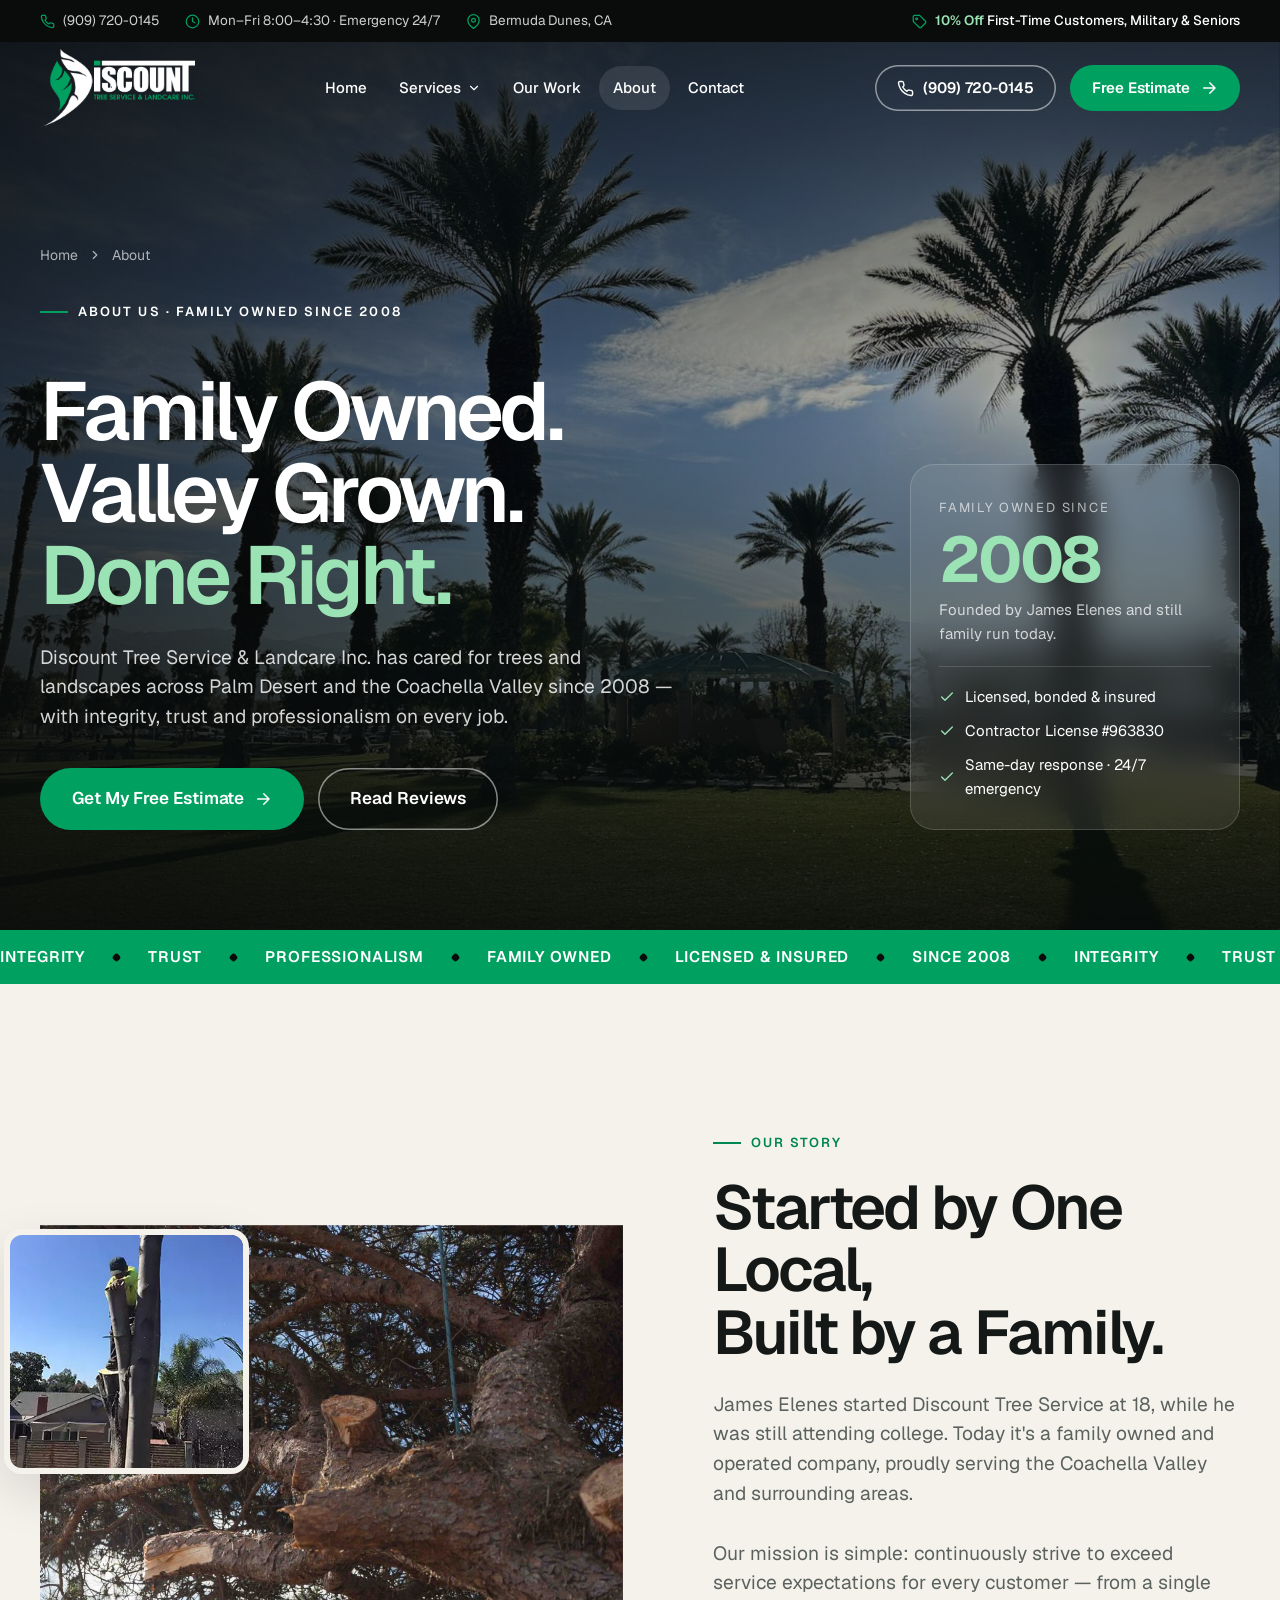
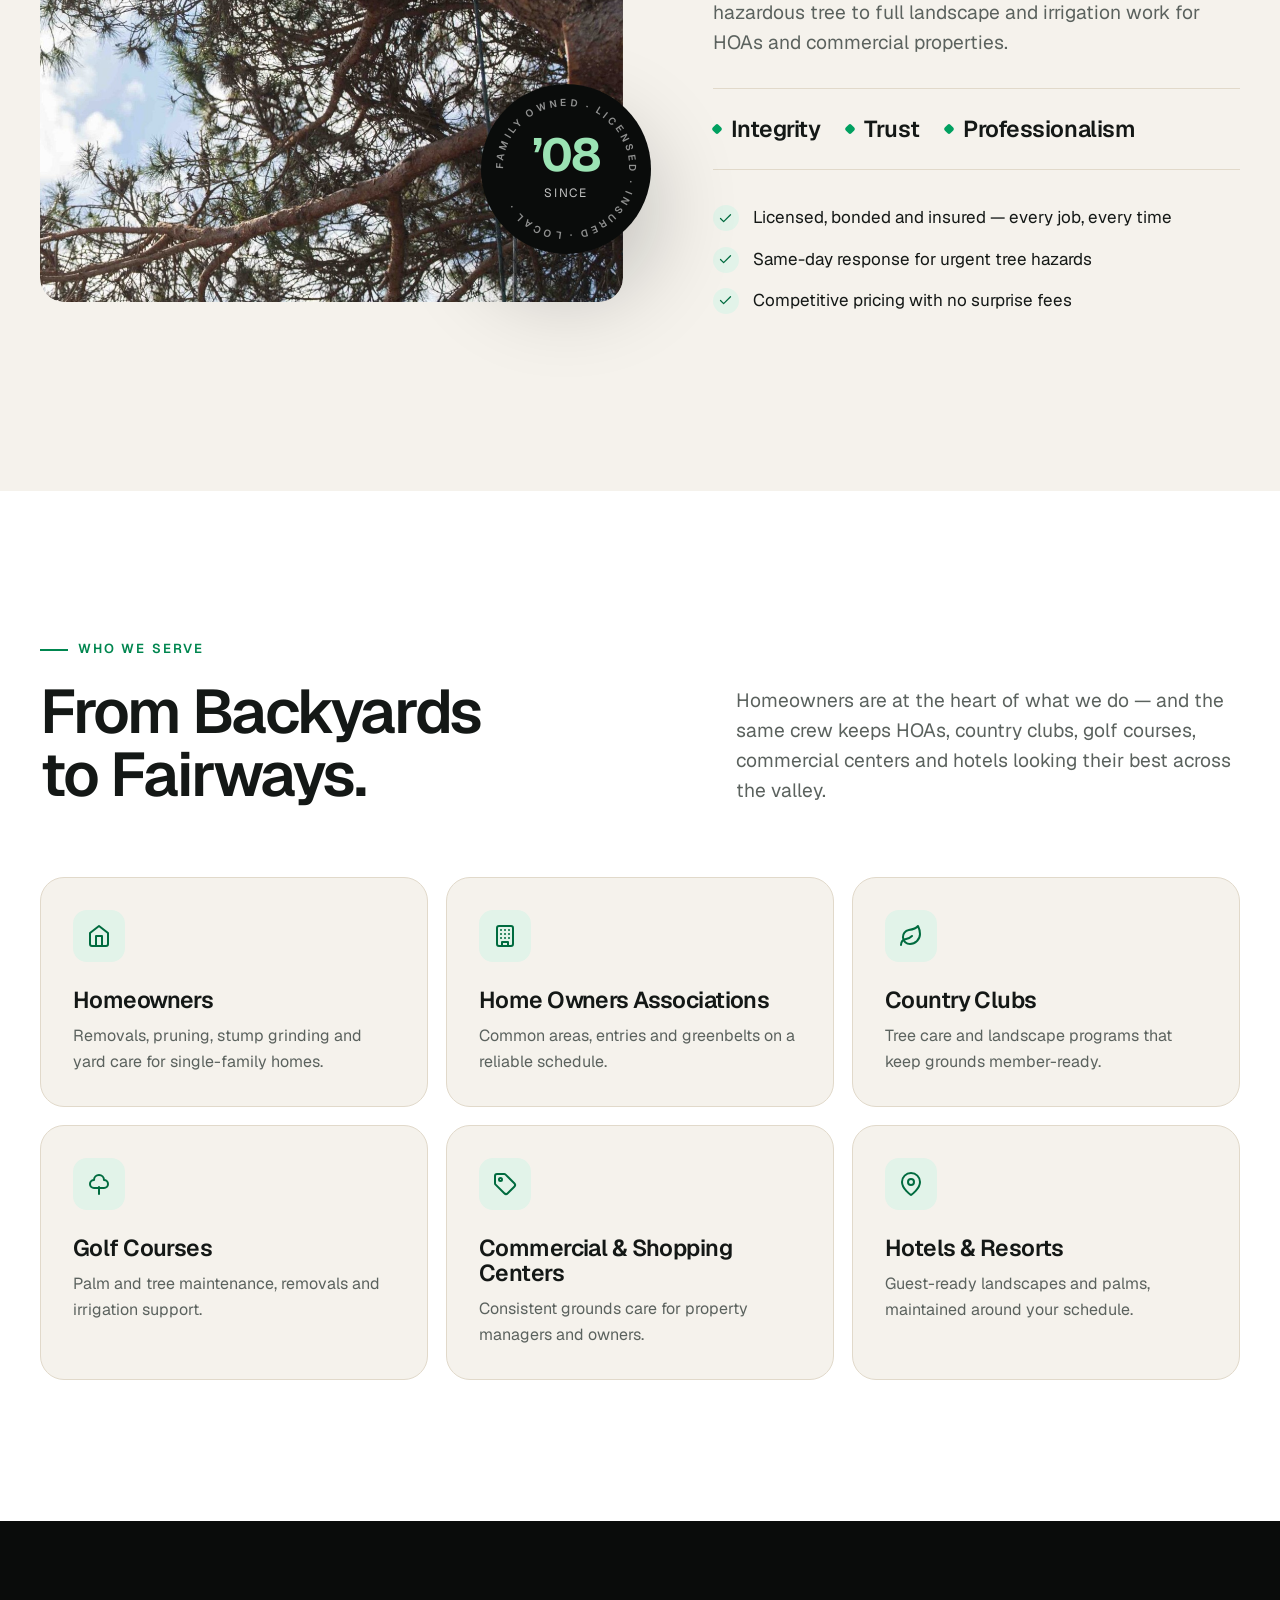
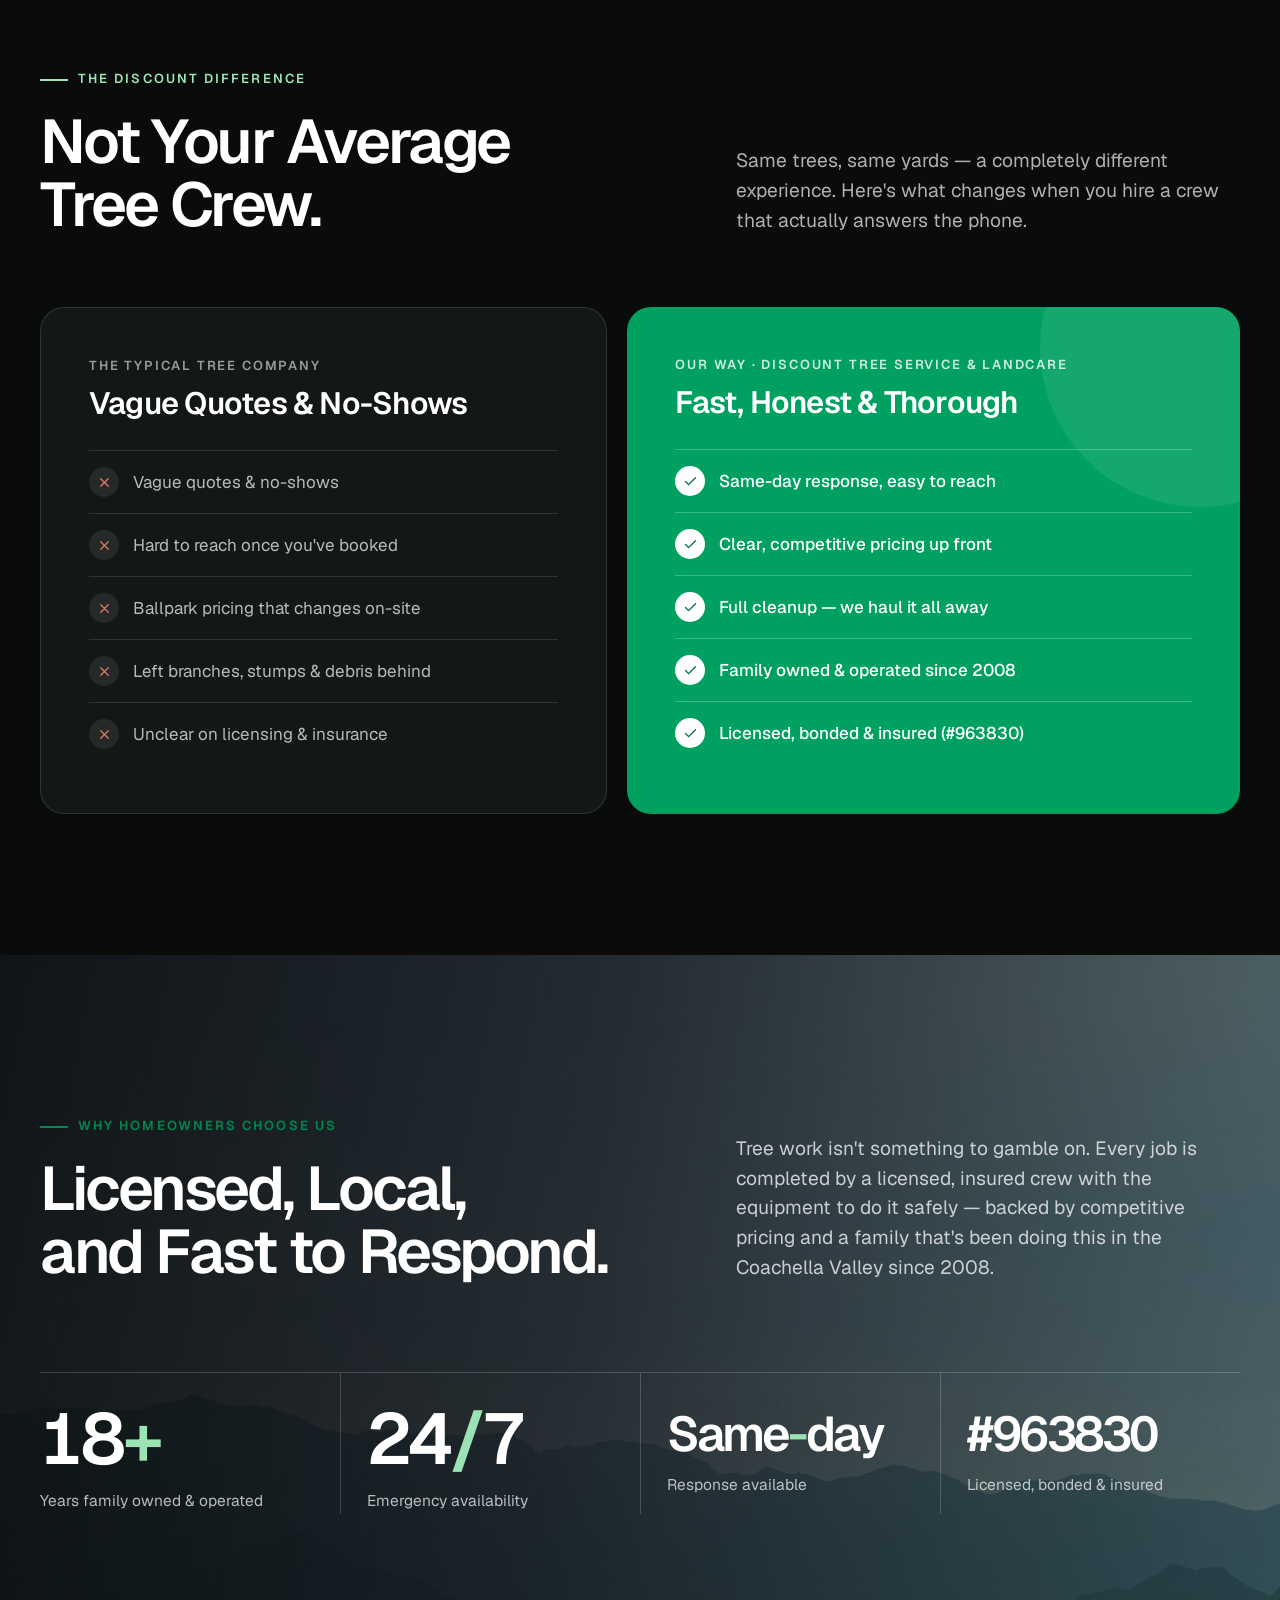
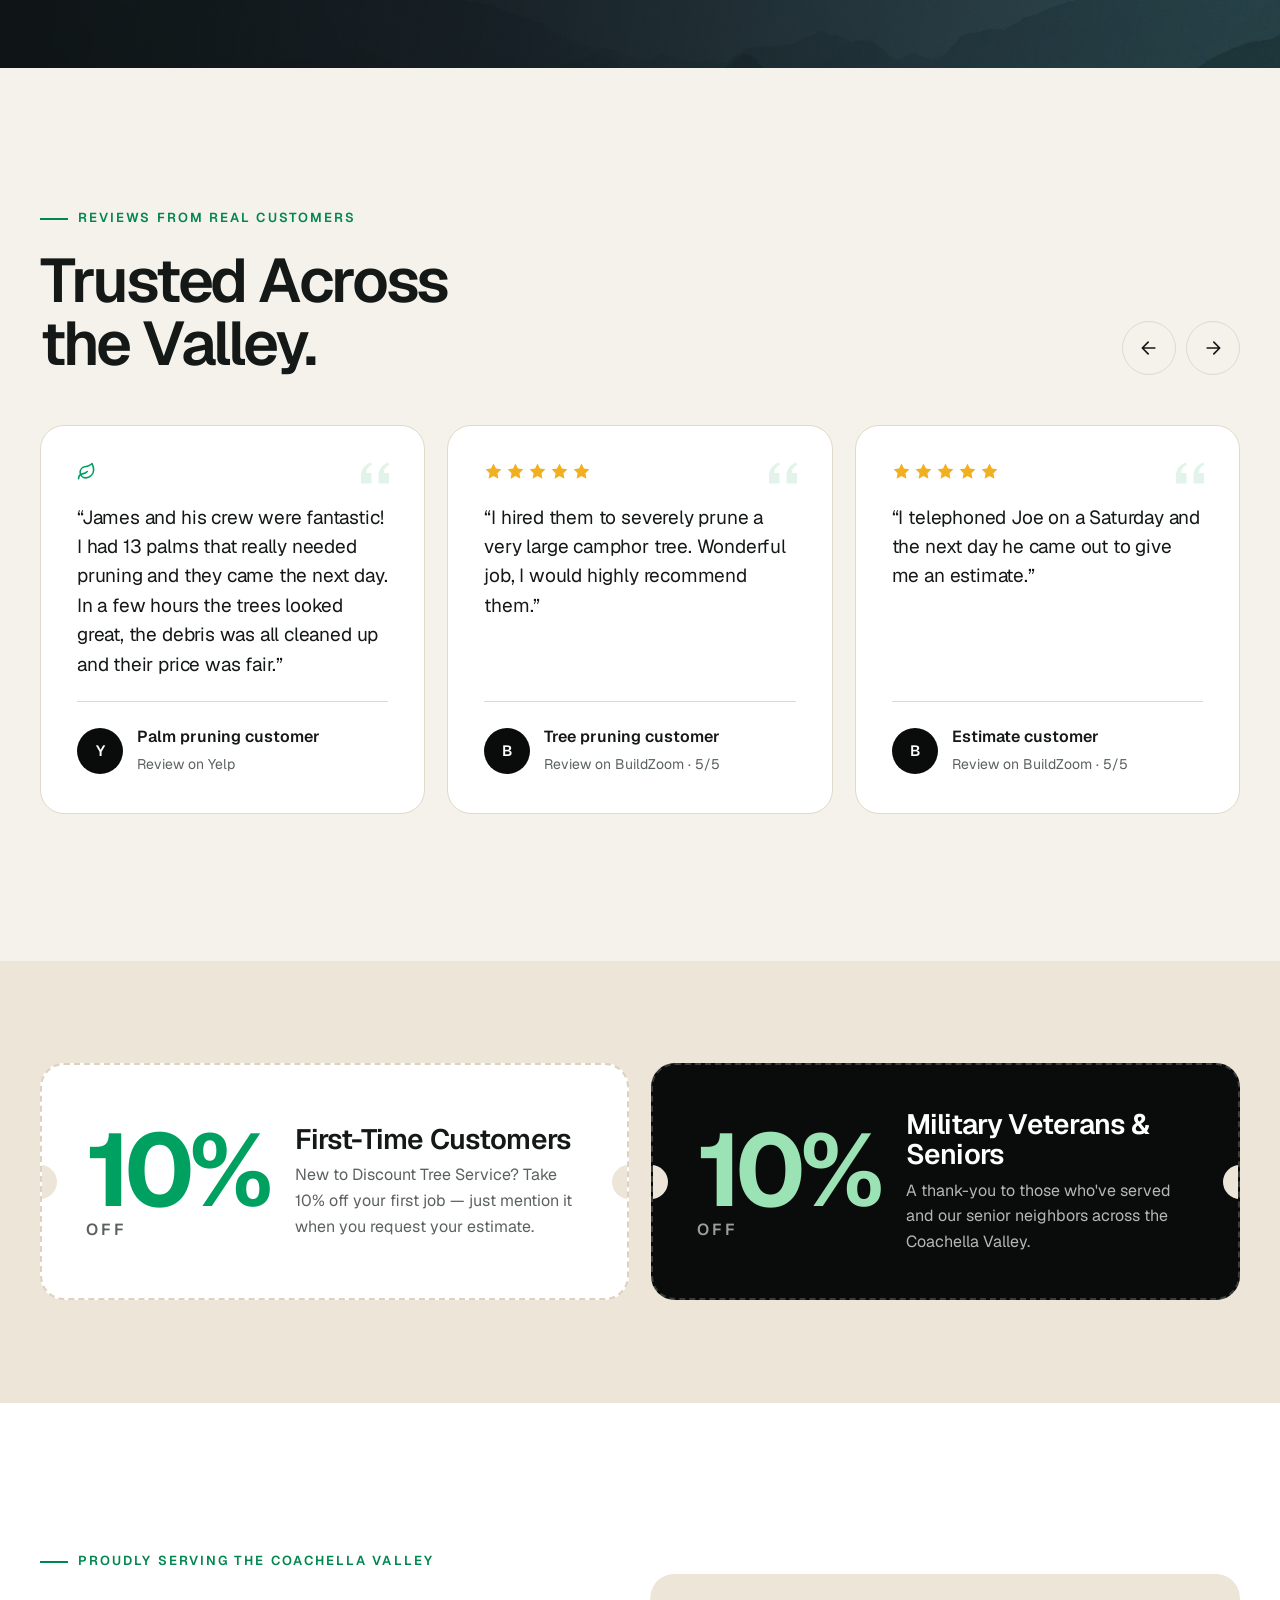
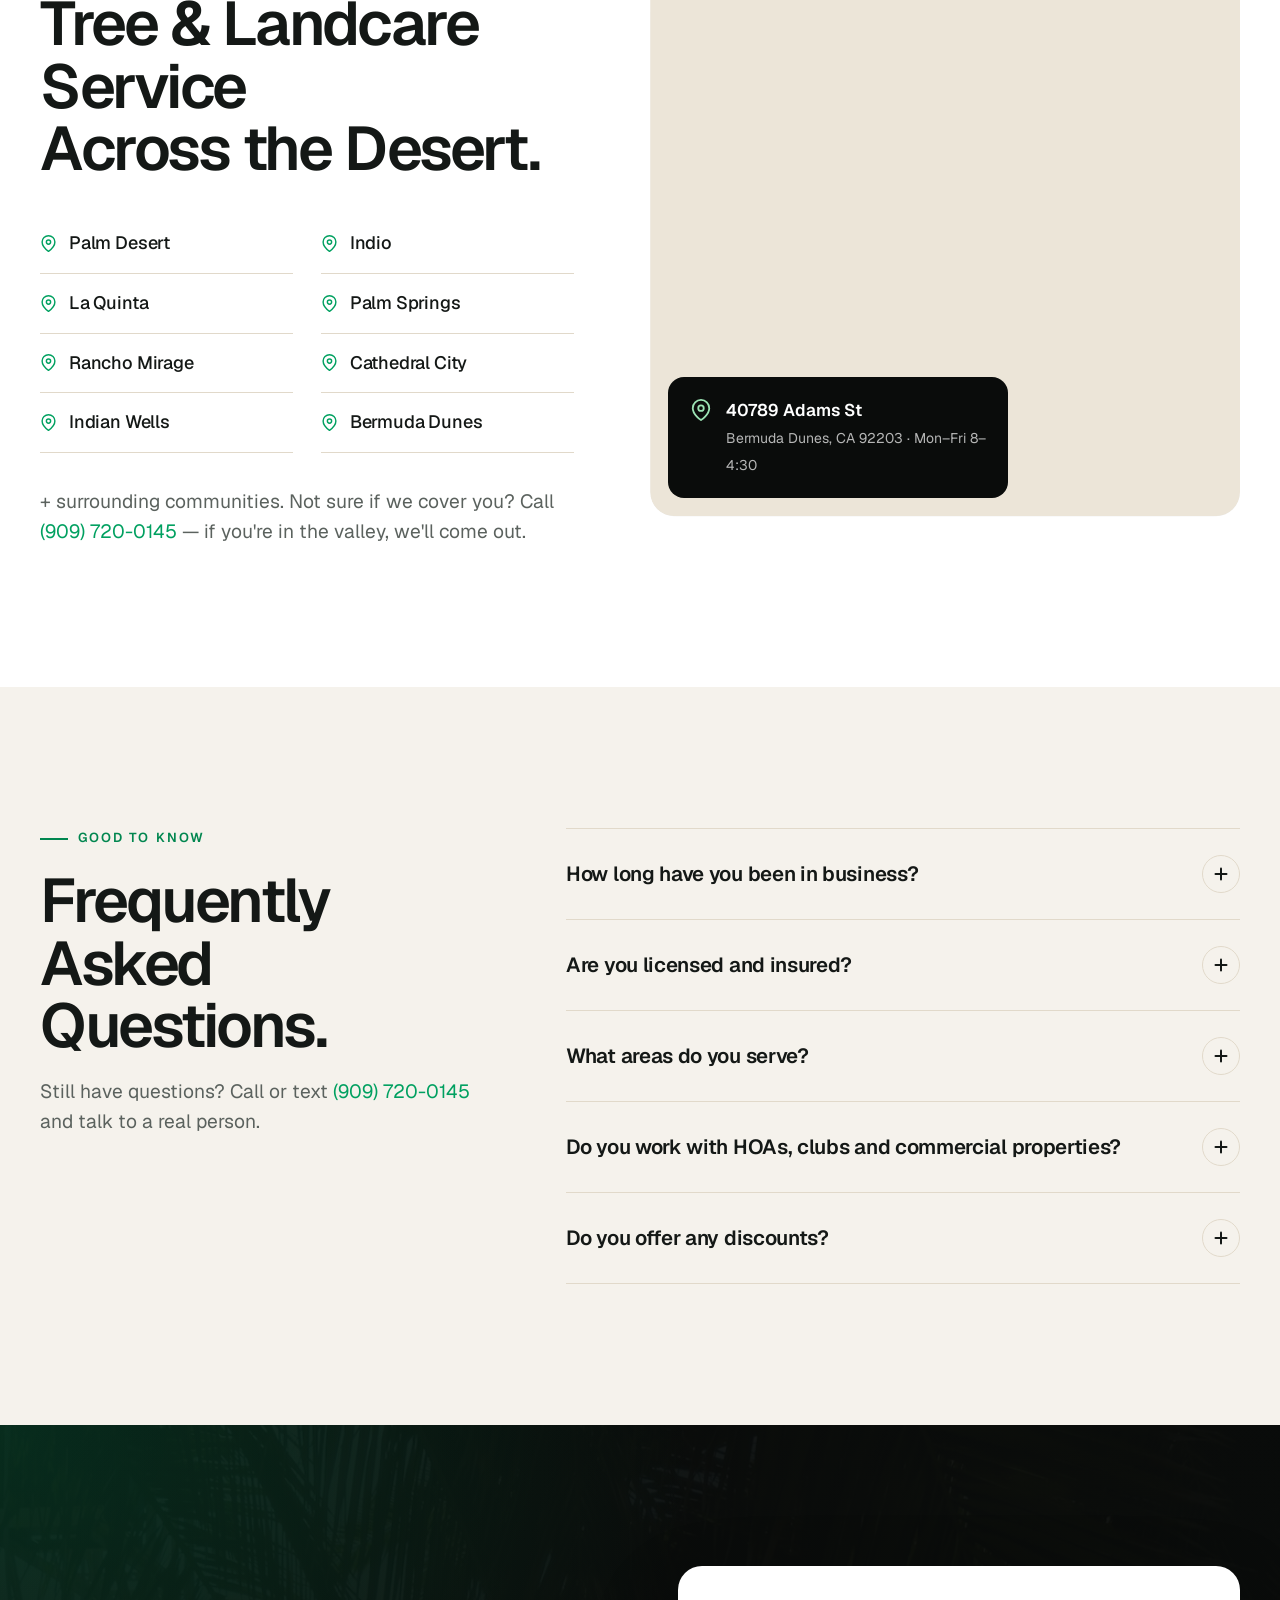
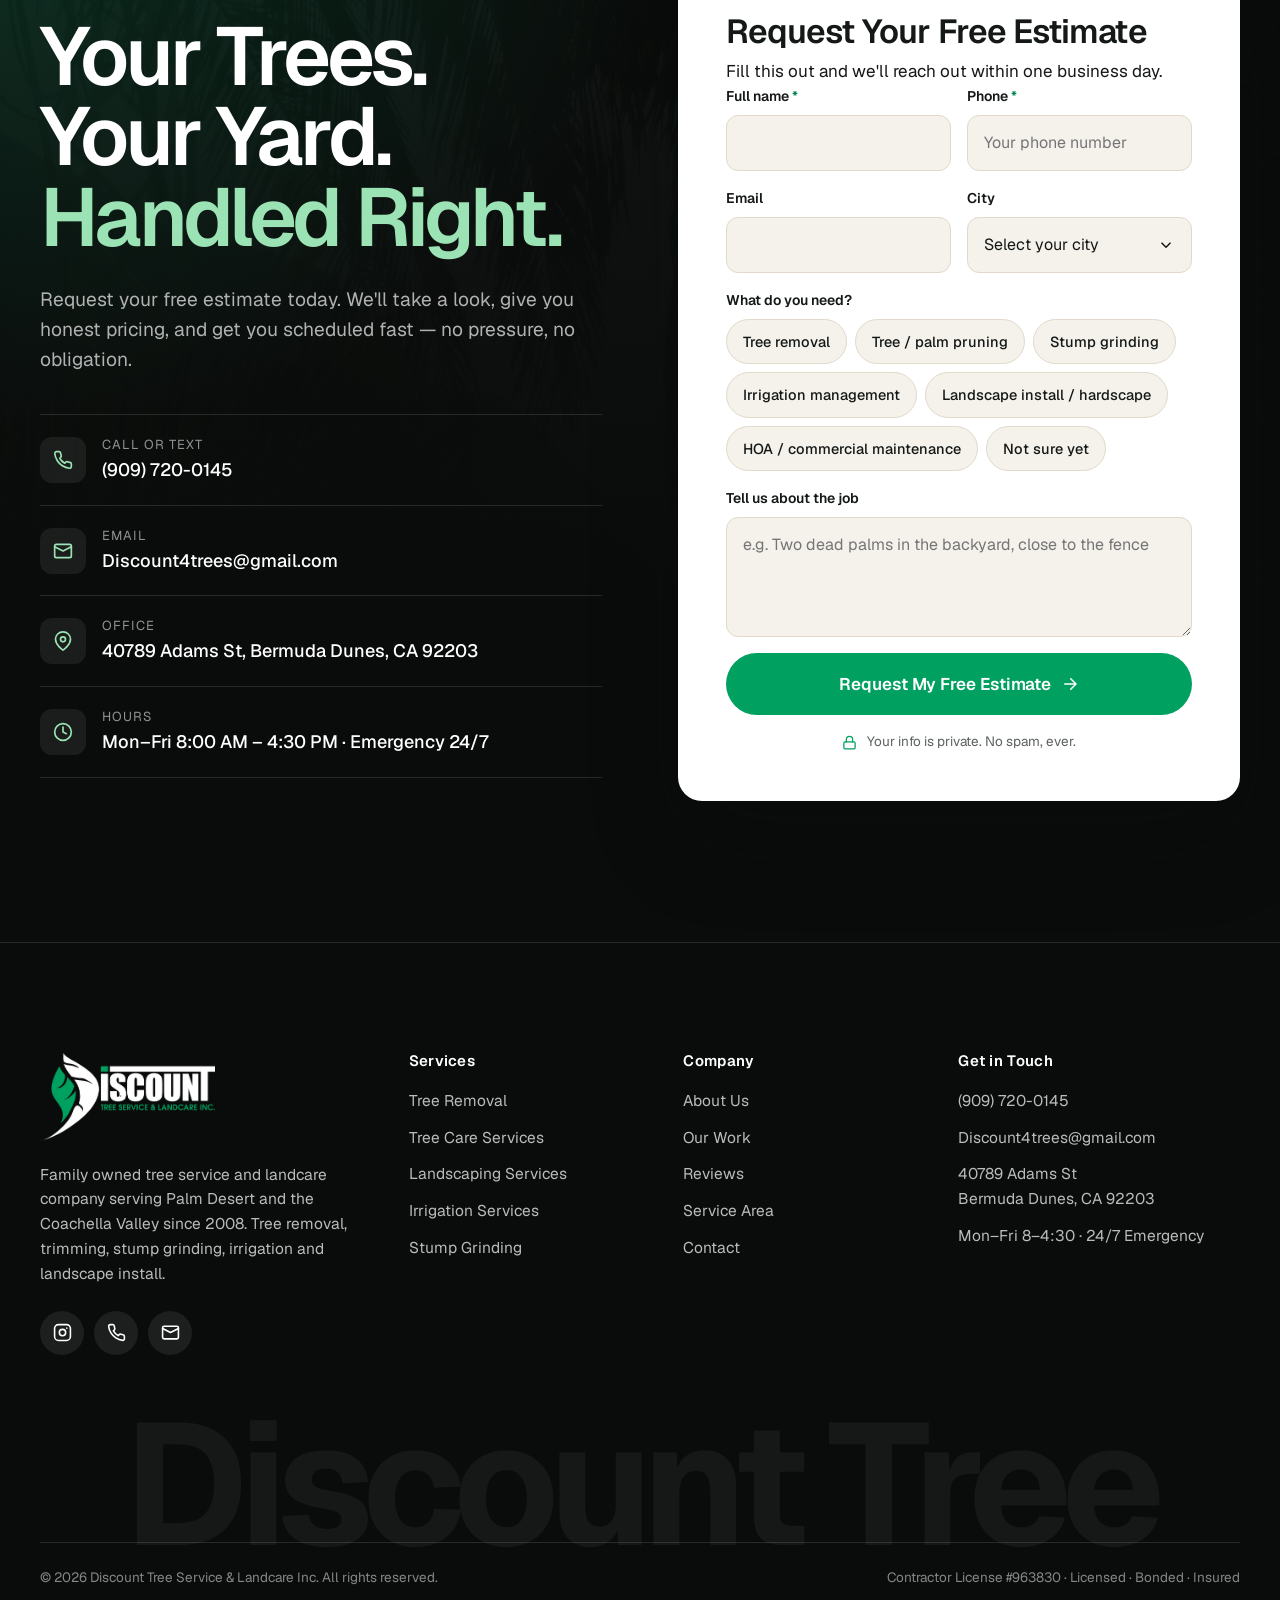
==== about.html @ 0eab8b8e "Single phone number, About page, nav + header CTA, title case headings - Use (909) 720-0145 everywhe" ====
<!DOCTYPE html>
<html lang="en">
<head>
<meta charset="UTF-8">
<meta name="viewport" content="width=device-width, initial-scale=1.0">
<title>About Discount Tree Service &amp; Landcare — Family Owned Since 2008 | Palm Desert &amp; the Coachella Valley</title>
<meta name="description" content="Family owned tree service and landcare company serving Palm Desert and the Coachella Valley since 2008. Our story, reviews and service area. Licensed &amp; insured, Contractor License #963830.">
<meta name="theme-color" content="#0A0C0B">
<link rel="canonical" href="https://www.discountlandcareinc.com/about.html">
<meta property="og:type" content="website">
<meta property="og:title" content="About Discount Tree Service &amp; Landcare — Family Owned Since 2008 | Palm Desert &amp; the Coachella Valley">
<meta property="og:description" content="Family owned tree service and landcare company serving Palm Desert and the Coachella Valley since 2008. Our story, reviews and service area. Licensed &amp; insured, Contractor License #963830.">
<meta property="og:image" content="assets/content/image/stock/palm-desert-street.jpg">
<link rel="icon" type="image/png" href="assets/logos/favicon.png">
<link rel="preload" href="assets/fonts/Geist/Geist-SemiBold.ttf" as="font" type="font/ttf" crossorigin>
<link rel="stylesheet" href="css/styles.css">
</head>
<body>

<!-- UTILITY BAR -->
<div class="utility">
  <div class="wrap">
    <div class="u-left">
      <span class="u-item"><svg viewBox="0 0 24 24" fill="none" stroke="currentColor" stroke-width="2" stroke-linecap="round" stroke-linejoin="round" aria-hidden="true"><path d="M22 16.92v3a2 2 0 0 1-2.18 2 19.79 19.79 0 0 1-8.63-3.07 19.5 19.5 0 0 1-6-6 19.79 19.79 0 0 1-3.07-8.67A2 2 0 0 1 4.11 2h3a2 2 0 0 1 2 1.72c.13.96.36 1.9.7 2.81a2 2 0 0 1-.45 2.11L8.09 9.91a16 16 0 0 0 6 6l1.27-1.27a2 2 0 0 1 2.11-.45c.9.34 1.85.57 2.81.7A2 2 0 0 1 22 16.92z"/></svg><a href="tel:+19097200145">(909) 720-0145</a></span>
      <span class="u-item hide-sm"><svg viewBox="0 0 24 24" fill="none" stroke="currentColor" stroke-width="2" stroke-linecap="round" stroke-linejoin="round" aria-hidden="true"><circle cx="12" cy="12" r="10"/><path d="M12 6v6l4 2"/></svg>Mon–Fri 8:00–4:30 · Emergency 24/7</span>
      <span class="u-item hide-sm"><svg viewBox="0 0 24 24" fill="none" stroke="currentColor" stroke-width="2" stroke-linecap="round" stroke-linejoin="round" aria-hidden="true"><path d="M21 10c0 7-9 13-9 13s-9-6-9-13a9 9 0 0 1 18 0z"/><circle cx="12" cy="10" r="3"/></svg>Bermuda Dunes, CA</span>
    </div>
    <div class="u-offer"><svg viewBox="0 0 24 24" fill="none" stroke="currentColor" stroke-width="2" stroke-linecap="round" stroke-linejoin="round" aria-hidden="true"><path d="M12.59 2.59A2 2 0 0 0 11.17 2H4a2 2 0 0 0-2 2v7.17a2 2 0 0 0 .59 1.42l8.7 8.7a2.43 2.43 0 0 0 3.42 0l6.58-6.58a2.43 2.43 0 0 0 0-3.42z"/><circle cx="7.5" cy="7.5" r="1.5"/></svg><span><b>10% Off</b> First-Time Customers, Military &amp; Seniors</span></div>
  </div>
</div>

<!-- HEADER -->
<header class="site-header over-hero" id="top">
  <div class="wrap">
    <a class="logo" href="index.html" aria-label="Discount Tree Service &amp; Landcare — home"><img src="assets/logos/DiscountTree_3.png" alt="Discount Tree Service &amp; Landcare Inc." width="826" height="416"></a>
    <nav class="main-nav" aria-label="Main">
      <a href="index.html">Home</a>
      <div class="has-drop">
        <button type="button" aria-haspopup="true">Services <svg class="caret" viewBox="0 0 24 24" fill="none" stroke="currentColor" stroke-width="2" stroke-linecap="round" stroke-linejoin="round" aria-hidden="true"><path d="m6 9 6 6 6-6"/></svg></button>
        <div class="drop"><a href="tree-removal.html"><span class="d-ico"><svg viewBox="0 0 24 24" fill="none" stroke="currentColor" stroke-width="2" stroke-linecap="round" stroke-linejoin="round" aria-hidden="true"><path d="m14 12-8.5 8.5a2.12 2.12 0 1 1-3-3L11 9"/><path d="M15 13 9 7l4-4 6 6h3a8 8 0 0 1-7 7z"/></svg></span><b>Tree Removal</b><small>Any size, full cleanup</small></a><a href="tree-care-services.html"><span class="d-ico"><svg viewBox="0 0 24 24" fill="none" stroke="currentColor" stroke-width="2" stroke-linecap="round" stroke-linejoin="round" aria-hidden="true"><circle cx="6" cy="6" r="3"/><circle cx="6" cy="18" r="3"/><path d="M20 4 8.12 15.88M14.47 14.48 20 20M8.12 8.12 12 12"/></svg></span><b>Tree Care Services</b><small>Tree & palm pruning</small></a><a href="landscaping-services.html"><span class="d-ico"><svg viewBox="0 0 24 24" fill="none" stroke="currentColor" stroke-width="2" stroke-linecap="round" stroke-linejoin="round" aria-hidden="true"><path d="M2 22 7 17M16.5 3.5a2.12 2.12 0 0 1 3 3L13 13l-3-3z"/><path d="m9.5 13.5-3 3a2 2 0 0 0 0 2.83l.17.17a2 2 0 0 0 2.83 0l3-3"/></svg></span><b>Landscaping Services</b><small>Install, hardscape & HOA</small></a><a href="irrigation-services.html"><span class="d-ico"><svg viewBox="0 0 24 24" fill="none" stroke="currentColor" stroke-width="2" stroke-linecap="round" stroke-linejoin="round" aria-hidden="true"><path d="M12 22a7 7 0 0 0 7-7c0-2-1-3.9-3-5.5s-3.5-4-4-6.5c-.5 2.5-2 4.9-4 6.5C6 11.1 5 13 5 15a7 7 0 0 0 7 7z"/></svg></span><b>Irrigation Services</b><small>Drip, sprinkler & management</small></a></div>
      </div>
      <a href="index.html#work">Our Work</a>
      <a href="about.html" class="active">About</a>
      <a href="#estimate">Contact</a>
    </nav>
    <div class="header-cta">
      <a class="btn btn-ghost header-phone-btn" href="tel:+19097200145" aria-label="Call (909) 720-0145"><svg viewBox="0 0 24 24" fill="none" stroke="currentColor" stroke-width="2" stroke-linecap="round" stroke-linejoin="round" aria-hidden="true"><path d="M22 16.92v3a2 2 0 0 1-2.18 2 19.79 19.79 0 0 1-8.63-3.07 19.5 19.5 0 0 1-6-6 19.79 19.79 0 0 1-3.07-8.67A2 2 0 0 1 4.11 2h3a2 2 0 0 1 2 1.72c.13.96.36 1.9.7 2.81a2 2 0 0 1-.45 2.11L8.09 9.91a16 16 0 0 0 6 6l1.27-1.27a2 2 0 0 1 2.11-.45c.9.34 1.85.57 2.81.7A2 2 0 0 1 22 16.92z"/></svg><span class="ph-num">(909) 720-0145</span></a>
      <a class="btn" href="#estimate">Free Estimate <svg class="arrow" viewBox="0 0 24 24" fill="none" stroke="currentColor" stroke-width="2" stroke-linecap="round" stroke-linejoin="round" aria-hidden="true"><path d="M5 12h14M13 5l7 7-7 7"/></svg></a>
      <button class="nav-toggle" type="button" aria-label="Open menu" aria-expanded="false"><span></span></button>
    </div>
  </div>
</header>

<div class="mobile-menu" aria-label="Mobile menu">
  <nav>
    <a href="index.html">Home <svg viewBox="0 0 24 24" fill="none" stroke="currentColor" stroke-width="2" stroke-linecap="round" stroke-linejoin="round" aria-hidden="true"><path d="M5 12h14M13 5l7 7-7 7"/></svg></a>
    <a class="sub" href="tree-removal.html">Tree Removal</a><a class="sub" href="tree-care-services.html">Tree Care Services</a><a class="sub" href="landscaping-services.html">Landscaping Services</a><a class="sub" href="irrigation-services.html">Irrigation Services</a>
    <a href="index.html#work">Our Work <svg viewBox="0 0 24 24" fill="none" stroke="currentColor" stroke-width="2" stroke-linecap="round" stroke-linejoin="round" aria-hidden="true"><path d="M5 12h14M13 5l7 7-7 7"/></svg></a>
    <a href="about.html">About <svg viewBox="0 0 24 24" fill="none" stroke="currentColor" stroke-width="2" stroke-linecap="round" stroke-linejoin="round" aria-hidden="true"><path d="M5 12h14M13 5l7 7-7 7"/></svg></a>
    <a href="#estimate">Contact <svg viewBox="0 0 24 24" fill="none" stroke="currentColor" stroke-width="2" stroke-linecap="round" stroke-linejoin="round" aria-hidden="true"><path d="M5 12h14M13 5l7 7-7 7"/></svg></a>
  </nav>
  <div class="mm-foot">
    <a class="btn btn-lg btn-block" href="tel:+19097200145"><svg viewBox="0 0 24 24" fill="none" stroke="currentColor" stroke-width="2" stroke-linecap="round" stroke-linejoin="round" aria-hidden="true"><path d="M22 16.92v3a2 2 0 0 1-2.18 2 19.79 19.79 0 0 1-8.63-3.07 19.5 19.5 0 0 1-6-6 19.79 19.79 0 0 1-3.07-8.67A2 2 0 0 1 4.11 2h3a2 2 0 0 1 2 1.72c.13.96.36 1.9.7 2.81a2 2 0 0 1-.45 2.11L8.09 9.91a16 16 0 0 0 6 6l1.27-1.27a2 2 0 0 1 2.11-.45c.9.34 1.85.57 2.81.7A2 2 0 0 1 22 16.92z"/></svg> Call (909) 720-0145</a>
    <a class="btn btn-lg btn-block btn-ghost" href="#estimate">Get a Free Estimate</a>
    <p>Mon–Fri 8:00 AM – 4:30 PM · 24/7 emergency service · Lic. #963830</p>
  </div>
</div>

<main>
<!-- PAGE HERO -->
<section class="page-hero hero">
  <div class="hero-media"><img src="assets/content/image/stock/palms-on-lawn.jpg" alt="Tall palms over a maintained lawn in the Coachella Valley" data-parallax=".16" fetchpriority="high"></div>
  <div class="wrap">
    <div class="page-hero-grid hero-inner">
      <div>
        <nav class="crumbs" aria-label="Breadcrumb" data-reveal><a href="index.html">Home</a><svg viewBox="0 0 24 24" fill="none" stroke="currentColor" stroke-width="2" stroke-linecap="round" stroke-linejoin="round" aria-hidden="true"><path d="m9 18 6-6-6-6"/></svg><span>About</span></nav>
        <span class="eyebrow" data-reveal>About Us · Family Owned Since 2008</span>
        <h1 data-split>Family Owned.<br>Valley Grown.<br><span class="accent">Done Right.</span></h1>
        <p class="lead" data-reveal style="--d:.35s">Discount Tree Service &amp; Landcare Inc. has cared for trees and landscapes across Palm Desert and the Coachella Valley since 2008 — with integrity, trust and professionalism on every job.</p>
        <div class="hero-actions" data-reveal style="--d:.45s">
          <a class="btn btn-lg" href="#estimate">Get My Free Estimate <svg class="arrow" viewBox="0 0 24 24" fill="none" stroke="currentColor" stroke-width="2" stroke-linecap="round" stroke-linejoin="round" aria-hidden="true"><path d="M5 12h14M13 5l7 7-7 7"/></svg></a>
          <a class="btn btn-lg btn-ghost" href="#reviews">Read Reviews</a>
        </div>
      </div>
      <aside class="price-tile" data-reveal="right" style="--d:.5s">
        <small>Family owned since</small>
        <b>2008</b>
        <p>Founded by James Elenes and still family run today.</p>
        <ul><li><svg viewBox="0 0 24 24" fill="none" stroke="currentColor" stroke-width="2" stroke-linecap="round" stroke-linejoin="round" aria-hidden="true"><path d="M20 6 9 17l-5-5"/></svg>Licensed, bonded &amp; insured</li><li><svg viewBox="0 0 24 24" fill="none" stroke="currentColor" stroke-width="2" stroke-linecap="round" stroke-linejoin="round" aria-hidden="true"><path d="M20 6 9 17l-5-5"/></svg>Contractor License #963830</li><li><svg viewBox="0 0 24 24" fill="none" stroke="currentColor" stroke-width="2" stroke-linecap="round" stroke-linejoin="round" aria-hidden="true"><path d="M20 6 9 17l-5-5"/></svg>Same-day response · 24/7 emergency</li></ul>
      </aside>
    </div>
  </div>
</section>

<div class="marquee" aria-hidden="true">
  <div class="marquee-track"><div class="marquee-group"><span>Integrity</span><i></i><span>Trust</span><i></i><span>Professionalism</span><i></i><span>Family Owned</span><i></i><span>Licensed &amp; Insured</span><i></i><span>Since 2008</span><i></i></div><div class="marquee-group"><span>Integrity</span><i></i><span>Trust</span><i></i><span>Professionalism</span><i></i><span>Family Owned</span><i></i><span>Licensed &amp; Insured</span><i></i><span>Since 2008</span><i></i></div></div>
</div>

<!-- OUR STORY -->
<section class="section" id="story">
  <div class="wrap intro-grid">
    <div class="intro-media">
      <div class="frame" data-reveal="clip"><img src="assets/content/image/jobs/pruned-pine-canopy.jpg" alt="Pine tree freshly pruned by the Discount Tree Service crew" data-parallax=".08" loading="lazy"></div>
      <div class="inset" data-reveal="scale" style="--d:.3s"><img src="assets/content/image/jobs/climber-palm-yard.jpg" alt="Discount Tree Service climber pruning a tree" loading="lazy"></div>
      <div class="stamp" data-reveal="scale" style="--d:.45s">
        <svg class="ring" viewBox="0 0 200 200" aria-hidden="true"><defs><path id="ringpath" d="M100,100 m-82,0 a82,82 0 1,1 164,0 a82,82 0 1,1 -164,0"/></defs><text fill="rgba(255,255,255,.55)" font-size="13" letter-spacing="4.2" font-weight="600"><textPath href="#ringpath">FAMILY OWNED · LICENSED · INSURED · LOCAL ·</textPath></text></svg>
        <div><b>’08</b><small>Since</small></div>
      </div>
    </div>
    <div class="intro-copy">
      <span class="eyebrow" data-reveal>Our Story</span>
      <h2 class="h2" data-reveal>Started by One Local,<br>Built by a Family.</h2>
      <p class="lead" data-reveal>James Elenes started Discount Tree Service at 18, while he was still attending college. Today it's a family owned and operated company, proudly serving the Coachella Valley and surrounding areas.</p>
      <p class="lead" data-reveal style="margin-bottom:30px">Our mission is simple: continuously strive to exceed service expectations for every customer — from a single hazardous tree to full landscape and irrigation work for HOAs and commercial properties.</p>
      <div class="values" data-reveal><span>Integrity</span><span>Trust</span><span>Professionalism</span></div>
      <ul class="checklist" data-stagger=".08">
        <li data-reveal><span class="ck"><svg viewBox="0 0 24 24" fill="none" stroke="currentColor" stroke-width="2" stroke-linecap="round" stroke-linejoin="round" aria-hidden="true"><path d="M20 6 9 17l-5-5"/></svg></span>Licensed, bonded and insured — every job, every time</li>
        <li data-reveal><span class="ck"><svg viewBox="0 0 24 24" fill="none" stroke="currentColor" stroke-width="2" stroke-linecap="round" stroke-linejoin="round" aria-hidden="true"><path d="M20 6 9 17l-5-5"/></svg></span>Same-day response for urgent tree hazards</li>
        <li data-reveal><span class="ck"><svg viewBox="0 0 24 24" fill="none" stroke="currentColor" stroke-width="2" stroke-linecap="round" stroke-linejoin="round" aria-hidden="true"><path d="M20 6 9 17l-5-5"/></svg></span>Competitive pricing with no surprise fees</li>
      </ul>
    </div>
  </div>
</section>

<!-- WHO WE SERVE -->
<section class="section bg-paper">
  <div class="wrap">
    <div class="section-head split">
      <div>
        <span class="eyebrow" data-reveal>Who We Serve</span>
        <h2 class="h2" style="margin-top:20px" data-reveal>From Backyards<br>to Fairways.</h2>
      </div>
      <p class="lead" data-reveal>Homeowners are at the heart of what we do — and the same crew keeps HOAs, country clubs, golf courses, commercial centers and hotels looking their best across the valley.</p>
    </div>
    <div class="serve-grid" data-stagger=".08"><div class="serve-card" data-reveal><span class="s-ico"><svg viewBox="0 0 24 24" fill="none" stroke="currentColor" stroke-width="2" stroke-linecap="round" stroke-linejoin="round" aria-hidden="true"><path d="m3 9 9-7 9 7v11a2 2 0 0 1-2 2H5a2 2 0 0 1-2-2z"/><path d="M9 22V12h6v10"/></svg></span><h3>Homeowners</h3><p>Removals, pruning, stump grinding and yard care for single-family homes.</p></div><div class="serve-card" data-reveal><span class="s-ico"><svg viewBox="0 0 24 24" fill="none" stroke="currentColor" stroke-width="2" stroke-linecap="round" stroke-linejoin="round" aria-hidden="true"><rect x="4" y="2" width="16" height="20" rx="2"/><path d="M9 22v-4h6v4M8 6h.01M16 6h.01M12 6h.01M12 10h.01M12 14h.01M16 10h.01M16 14h.01M8 10h.01M8 14h.01"/></svg></span><h3>Home Owners Associations</h3><p>Common areas, entries and greenbelts on a reliable schedule.</p></div><div class="serve-card" data-reveal><span class="s-ico"><svg viewBox="0 0 24 24" fill="none" stroke="currentColor" stroke-width="2" stroke-linecap="round" stroke-linejoin="round" aria-hidden="true"><path d="M11 20A7 7 0 0 1 9.8 6.1C15.5 5 17 4.48 19 2c1 2 2 4.18 2 8 0 5.5-4.78 10-10 10Z"/><path d="M2 21c0-3 1.85-5.36 5.08-6C9.5 14.52 12 13 13 12"/></svg></span><h3>Country Clubs</h3><p>Tree care and landscape programs that keep grounds member-ready.</p></div><div class="serve-card" data-reveal><span class="s-ico"><svg viewBox="0 0 24 24" fill="none" stroke="currentColor" stroke-width="2" stroke-linecap="round" stroke-linejoin="round" aria-hidden="true"><path d="M12 22v-7"/><path d="M17 8a5 5 0 1 0-10 0 4 4 0 0 0 0 8h10a4 4 0 0 0 0-8z"/></svg></span><h3>Golf Courses</h3><p>Palm and tree maintenance, removals and irrigation support.</p></div><div class="serve-card" data-reveal><span class="s-ico"><svg viewBox="0 0 24 24" fill="none" stroke="currentColor" stroke-width="2" stroke-linecap="round" stroke-linejoin="round" aria-hidden="true"><path d="M12.59 2.59A2 2 0 0 0 11.17 2H4a2 2 0 0 0-2 2v7.17a2 2 0 0 0 .59 1.42l8.7 8.7a2.43 2.43 0 0 0 3.42 0l6.58-6.58a2.43 2.43 0 0 0 0-3.42z"/><circle cx="7.5" cy="7.5" r="1.5"/></svg></span><h3>Commercial &amp; Shopping Centers</h3><p>Consistent grounds care for property managers and owners.</p></div><div class="serve-card" data-reveal><span class="s-ico"><svg viewBox="0 0 24 24" fill="none" stroke="currentColor" stroke-width="2" stroke-linecap="round" stroke-linejoin="round" aria-hidden="true"><path d="M21 10c0 7-9 13-9 13s-9-6-9-13a9 9 0 0 1 18 0z"/><circle cx="12" cy="10" r="3"/></svg></span><h3>Hotels &amp; Resorts</h3><p>Guest-ready landscapes and palms, maintained around your schedule.</p></div></div>
  </div>
</section>

<!-- DISCOUNT DIFFERENCE -->
<section class="section bg-dark">
  <div class="wrap">
    <div class="section-head split">
      <div>
        <span class="eyebrow" data-reveal>The Discount Difference</span>
        <h2 class="h2" style="margin-top:20px" data-reveal>Not Your Average<br>Tree Crew.</h2>
      </div>
      <p class="lead" data-reveal>Same trees, same yards — a completely different experience. Here's what changes when you hire a crew that actually answers the phone.</p>
    </div>
    <div class="compare" data-stagger=".15">
      <div class="cmp-col theirs" data-reveal="left">
        <div class="cmp-label">The Typical Tree Company</div>
        <h3>Vague Quotes &amp; No-Shows</h3>
        <ul><li><span class="ic"><svg viewBox="0 0 24 24" fill="none" stroke="currentColor" stroke-width="2" stroke-linecap="round" stroke-linejoin="round" aria-hidden="true"><path d="M18 6 6 18M6 6l12 12"/></svg></span>Vague quotes &amp; no-shows</li><li><span class="ic"><svg viewBox="0 0 24 24" fill="none" stroke="currentColor" stroke-width="2" stroke-linecap="round" stroke-linejoin="round" aria-hidden="true"><path d="M18 6 6 18M6 6l12 12"/></svg></span>Hard to reach once you've booked</li><li><span class="ic"><svg viewBox="0 0 24 24" fill="none" stroke="currentColor" stroke-width="2" stroke-linecap="round" stroke-linejoin="round" aria-hidden="true"><path d="M18 6 6 18M6 6l12 12"/></svg></span>Ballpark pricing that changes on-site</li><li><span class="ic"><svg viewBox="0 0 24 24" fill="none" stroke="currentColor" stroke-width="2" stroke-linecap="round" stroke-linejoin="round" aria-hidden="true"><path d="M18 6 6 18M6 6l12 12"/></svg></span>Left branches, stumps &amp; debris behind</li><li><span class="ic"><svg viewBox="0 0 24 24" fill="none" stroke="currentColor" stroke-width="2" stroke-linecap="round" stroke-linejoin="round" aria-hidden="true"><path d="M18 6 6 18M6 6l12 12"/></svg></span>Unclear on licensing &amp; insurance</li></ul>
      </div>
      <div class="cmp-col ours" data-reveal="right">
        <div class="cmp-label">Our Way · Discount Tree Service &amp; Landcare</div>
        <h3>Fast, Honest &amp; Thorough</h3>
        <ul><li><span class="ic"><svg viewBox="0 0 24 24" fill="none" stroke="currentColor" stroke-width="2" stroke-linecap="round" stroke-linejoin="round" aria-hidden="true"><path d="M20 6 9 17l-5-5"/></svg></span>Same-day response, easy to reach</li><li><span class="ic"><svg viewBox="0 0 24 24" fill="none" stroke="currentColor" stroke-width="2" stroke-linecap="round" stroke-linejoin="round" aria-hidden="true"><path d="M20 6 9 17l-5-5"/></svg></span>Clear, competitive pricing up front</li><li><span class="ic"><svg viewBox="0 0 24 24" fill="none" stroke="currentColor" stroke-width="2" stroke-linecap="round" stroke-linejoin="round" aria-hidden="true"><path d="M20 6 9 17l-5-5"/></svg></span>Full cleanup — we haul it all away</li><li><span class="ic"><svg viewBox="0 0 24 24" fill="none" stroke="currentColor" stroke-width="2" stroke-linecap="round" stroke-linejoin="round" aria-hidden="true"><path d="M20 6 9 17l-5-5"/></svg></span>Family owned &amp; operated since 2008</li><li><span class="ic"><svg viewBox="0 0 24 24" fill="none" stroke="currentColor" stroke-width="2" stroke-linecap="round" stroke-linejoin="round" aria-hidden="true"><path d="M20 6 9 17l-5-5"/></svg></span>Licensed, bonded &amp; insured (#963830)</li></ul>
      </div>
    </div>
  </div>
</section>

<!-- WHY US / STATS -->
<section class="stats-band">
  <div class="bg" data-parallax=".12"><img src="assets/content/image/stock/mountains-dusk.jpg" alt="" loading="lazy"></div>
  <div class="wrap">
    <div class="stats-top">
      <div>
        <span class="eyebrow" data-reveal>Why Homeowners Choose Us</span>
        <h2 class="h2" style="margin-top:20px" data-reveal>Licensed, Local,<br>and Fast to Respond.</h2>
      </div>
      <p class="lead" data-reveal>Tree work isn't something to gamble on. Every job is completed by a licensed, insured crew with the equipment to do it safely — backed by competitive pricing and a family that's been doing this in the Coachella Valley since 2008.</p>
    </div>
    <div class="stats" data-stagger=".1"><div class="stat" data-reveal><b><span data-count="18">18</span><span class="accent">+</span></b><span>Years family owned &amp; operated</span></div><div class="stat" data-reveal><b>24<span class="accent">/</span>7</b><span>Emergency availability</span></div><div class="stat" data-reveal><b class="word">Same<span class="accent">-</span>day</b><span>Response available</span></div><div class="stat" data-reveal><b class="word">#963830</b><span>Licensed, bonded &amp; insured</span></div></div>
  </div>
</section>

<!-- REVIEWS -->
<!-- NOTE: real customer quotes from Yelp & BuildZoom. Swap in Google Business Profile reviews (with names) once pulled from GBP. -->
<section class="section" id="reviews">
  <div class="wrap" data-slider>
    <div class="reviews-head">
      <div class="section-head" style="margin:0">
        <span class="eyebrow" data-reveal>Reviews From Real Customers</span>
        <h2 class="h2" data-reveal>Trusted Across<br>the Valley.</h2>
      </div>
      <div class="rv-controls" data-reveal>
        <button class="rv-btn" type="button" data-prev aria-label="Previous review"><svg viewBox="0 0 24 24" fill="none" stroke="currentColor" stroke-width="2" stroke-linecap="round" stroke-linejoin="round" aria-hidden="true"><path d="M19 12H5M11 19l-7-7 7-7"/></svg></button>
        <button class="rv-btn" type="button" data-next aria-label="Next review"><svg viewBox="0 0 24 24" fill="none" stroke="currentColor" stroke-width="2" stroke-linecap="round" stroke-linejoin="round" aria-hidden="true"><path d="M5 12h14M13 5l7 7-7 7"/></svg></button>
      </div>
    </div>
    <div class="rv-track" data-reveal>
        <article class="rv-card">
          <svg class="q" viewBox="0 0 24 24" fill="currentColor" aria-hidden="true"><path d="M9.5 6C6 7.3 4 10 4 13.6V18h6v-6H7c0-2.3 1.2-3.9 3.3-4.7zm10 0C16 7.3 14 10 14 13.6V18h6v-6h-3c0-2.3 1.2-3.9 3.3-4.7z"/></svg>
          <div class="stars" aria-hidden="true" style="color:var(--green)"><svg viewBox="0 0 24 24" fill="none" stroke="currentColor" stroke-width="2" stroke-linecap="round" stroke-linejoin="round" aria-hidden="true"><path d="M11 20A7 7 0 0 1 9.8 6.1C15.5 5 17 4.48 19 2c1 2 2 4.18 2 8 0 5.5-4.78 10-10 10Z"/><path d="M2 21c0-3 1.85-5.36 5.08-6C9.5 14.52 12 13 13 12"/></svg></div>
          <blockquote>“James and his crew were fantastic! I had 13 palms that really needed pruning and they came the next day. In a few hours the trees looked great, the debris was all cleaned up and their price was fair.”</blockquote>
          <div class="who"><span class="av">Y</span><div><b>Palm pruning customer</b><small>Review on Yelp</small></div></div>
        </article>
        <article class="rv-card">
          <svg class="q" viewBox="0 0 24 24" fill="currentColor" aria-hidden="true"><path d="M9.5 6C6 7.3 4 10 4 13.6V18h6v-6H7c0-2.3 1.2-3.9 3.3-4.7zm10 0C16 7.3 14 10 14 13.6V18h6v-6h-3c0-2.3 1.2-3.9 3.3-4.7z"/></svg>
          <div class="stars" aria-label="5 out of 5 stars"><svg viewBox="0 0 24 24" fill="currentColor" aria-hidden="true"><path d="m12 2 3.09 6.26L22 9.27l-5 4.87 1.18 6.88L12 17.77l-6.18 3.25L7 14.14 2 9.27l6.91-1.01z"/></svg><svg viewBox="0 0 24 24" fill="currentColor" aria-hidden="true"><path d="m12 2 3.09 6.26L22 9.27l-5 4.87 1.18 6.88L12 17.77l-6.18 3.25L7 14.14 2 9.27l6.91-1.01z"/></svg><svg viewBox="0 0 24 24" fill="currentColor" aria-hidden="true"><path d="m12 2 3.09 6.26L22 9.27l-5 4.87 1.18 6.88L12 17.77l-6.18 3.25L7 14.14 2 9.27l6.91-1.01z"/></svg><svg viewBox="0 0 24 24" fill="currentColor" aria-hidden="true"><path d="m12 2 3.09 6.26L22 9.27l-5 4.87 1.18 6.88L12 17.77l-6.18 3.25L7 14.14 2 9.27l6.91-1.01z"/></svg><svg viewBox="0 0 24 24" fill="currentColor" aria-hidden="true"><path d="m12 2 3.09 6.26L22 9.27l-5 4.87 1.18 6.88L12 17.77l-6.18 3.25L7 14.14 2 9.27l6.91-1.01z"/></svg></div>
          <blockquote>“I hired them to severely prune a very large camphor tree. Wonderful job, I would highly recommend them.”</blockquote>
          <div class="who"><span class="av">B</span><div><b>Tree pruning customer</b><small>Review on BuildZoom · 5/5</small></div></div>
        </article>
        <article class="rv-card">
          <svg class="q" viewBox="0 0 24 24" fill="currentColor" aria-hidden="true"><path d="M9.5 6C6 7.3 4 10 4 13.6V18h6v-6H7c0-2.3 1.2-3.9 3.3-4.7zm10 0C16 7.3 14 10 14 13.6V18h6v-6h-3c0-2.3 1.2-3.9 3.3-4.7z"/></svg>
          <div class="stars" aria-label="5 out of 5 stars"><svg viewBox="0 0 24 24" fill="currentColor" aria-hidden="true"><path d="m12 2 3.09 6.26L22 9.27l-5 4.87 1.18 6.88L12 17.77l-6.18 3.25L7 14.14 2 9.27l6.91-1.01z"/></svg><svg viewBox="0 0 24 24" fill="currentColor" aria-hidden="true"><path d="m12 2 3.09 6.26L22 9.27l-5 4.87 1.18 6.88L12 17.77l-6.18 3.25L7 14.14 2 9.27l6.91-1.01z"/></svg><svg viewBox="0 0 24 24" fill="currentColor" aria-hidden="true"><path d="m12 2 3.09 6.26L22 9.27l-5 4.87 1.18 6.88L12 17.77l-6.18 3.25L7 14.14 2 9.27l6.91-1.01z"/></svg><svg viewBox="0 0 24 24" fill="currentColor" aria-hidden="true"><path d="m12 2 3.09 6.26L22 9.27l-5 4.87 1.18 6.88L12 17.77l-6.18 3.25L7 14.14 2 9.27l6.91-1.01z"/></svg><svg viewBox="0 0 24 24" fill="currentColor" aria-hidden="true"><path d="m12 2 3.09 6.26L22 9.27l-5 4.87 1.18 6.88L12 17.77l-6.18 3.25L7 14.14 2 9.27l6.91-1.01z"/></svg></div>
          <blockquote>“I telephoned Joe on a Saturday and the next day he came out to give me an estimate.”</blockquote>
          <div class="who"><span class="av">B</span><div><b>Estimate customer</b><small>Review on BuildZoom · 5/5</small></div></div>
        </article>
    </div>
  </div>
</section>

<!-- OFFERS -->
<section class="section-tight bg-sand">
  <div class="wrap">
    <div class="offers" data-stagger=".12">
      <div class="coupon" data-reveal>
        <div class="pct">10%<small>Off</small></div>
        <div><h3>First-Time Customers</h3><p>New to Discount Tree Service? Take 10% off your first job — just mention it when you request your estimate.</p></div>
      </div>
      <div class="coupon dark" data-reveal>
        <div class="pct">10%<small>Off</small></div>
        <div><h3>Military Veterans &amp; Seniors</h3><p>A thank-you to those who've served and our senior neighbors across the Coachella Valley.</p></div>
      </div>
    </div>
  </div>
</section>

<!-- SERVICE AREA -->
<section class="section bg-paper" id="area">
  <div class="wrap area-grid">
    <div>
      <span class="eyebrow" data-reveal>Proudly Serving the Coachella Valley</span>
      <h2 class="h2" style="margin-top:20px" data-reveal>Tree &amp; Landcare Service<br>Across the Desert.</h2>
      <ul class="area-list" data-stagger=".05"><li data-reveal><svg viewBox="0 0 24 24" fill="none" stroke="currentColor" stroke-width="2" stroke-linecap="round" stroke-linejoin="round" aria-hidden="true"><path d="M21 10c0 7-9 13-9 13s-9-6-9-13a9 9 0 0 1 18 0z"/><circle cx="12" cy="10" r="3"/></svg>Palm Desert</li><li data-reveal><svg viewBox="0 0 24 24" fill="none" stroke="currentColor" stroke-width="2" stroke-linecap="round" stroke-linejoin="round" aria-hidden="true"><path d="M21 10c0 7-9 13-9 13s-9-6-9-13a9 9 0 0 1 18 0z"/><circle cx="12" cy="10" r="3"/></svg>Indio</li><li data-reveal><svg viewBox="0 0 24 24" fill="none" stroke="currentColor" stroke-width="2" stroke-linecap="round" stroke-linejoin="round" aria-hidden="true"><path d="M21 10c0 7-9 13-9 13s-9-6-9-13a9 9 0 0 1 18 0z"/><circle cx="12" cy="10" r="3"/></svg>La Quinta</li><li data-reveal><svg viewBox="0 0 24 24" fill="none" stroke="currentColor" stroke-width="2" stroke-linecap="round" stroke-linejoin="round" aria-hidden="true"><path d="M21 10c0 7-9 13-9 13s-9-6-9-13a9 9 0 0 1 18 0z"/><circle cx="12" cy="10" r="3"/></svg>Palm Springs</li><li data-reveal><svg viewBox="0 0 24 24" fill="none" stroke="currentColor" stroke-width="2" stroke-linecap="round" stroke-linejoin="round" aria-hidden="true"><path d="M21 10c0 7-9 13-9 13s-9-6-9-13a9 9 0 0 1 18 0z"/><circle cx="12" cy="10" r="3"/></svg>Rancho Mirage</li><li data-reveal><svg viewBox="0 0 24 24" fill="none" stroke="currentColor" stroke-width="2" stroke-linecap="round" stroke-linejoin="round" aria-hidden="true"><path d="M21 10c0 7-9 13-9 13s-9-6-9-13a9 9 0 0 1 18 0z"/><circle cx="12" cy="10" r="3"/></svg>Cathedral City</li><li data-reveal><svg viewBox="0 0 24 24" fill="none" stroke="currentColor" stroke-width="2" stroke-linecap="round" stroke-linejoin="round" aria-hidden="true"><path d="M21 10c0 7-9 13-9 13s-9-6-9-13a9 9 0 0 1 18 0z"/><circle cx="12" cy="10" r="3"/></svg>Indian Wells</li><li data-reveal><svg viewBox="0 0 24 24" fill="none" stroke="currentColor" stroke-width="2" stroke-linecap="round" stroke-linejoin="round" aria-hidden="true"><path d="M21 10c0 7-9 13-9 13s-9-6-9-13a9 9 0 0 1 18 0z"/><circle cx="12" cy="10" r="3"/></svg>Bermuda Dunes</li></ul>
      <p class="lead" data-reveal>+ surrounding communities. Not sure if we cover you? Call <a class="accent" href="tel:+19097200145">(909) 720-0145</a> — if you're in the valley, we'll come out.</p>
    </div>
    <div class="map-frame" data-reveal="clip">
      <iframe title="Discount Tree Service &amp; Landcare — Bermuda Dunes, CA" loading="lazy" referrerpolicy="no-referrer-when-downgrade" src="https://www.google.com/maps?q=40789+Adams+St,+Bermuda+Dunes,+CA+92203&amp;z=11&amp;output=embed"></iframe>
      <div class="map-card"><svg viewBox="0 0 24 24" fill="none" stroke="currentColor" stroke-width="2" stroke-linecap="round" stroke-linejoin="round" aria-hidden="true"><path d="M21 10c0 7-9 13-9 13s-9-6-9-13a9 9 0 0 1 18 0z"/><circle cx="12" cy="10" r="3"/></svg><div><b>40789 Adams St</b><small>Bermuda Dunes, CA 92203 · Mon–Fri 8–4:30</small></div></div>
    </div>
  </div>
</section>

<!-- FAQ -->
<section class="section">
  <div class="wrap faq-grid">
    <div class="section-head">
      <span class="eyebrow" data-reveal>Good to Know</span>
      <h2 class="h2" data-reveal>Frequently Asked Questions.</h2>
      <p class="lead" data-reveal>Still have questions? Call or text <a class="accent" href="tel:+19097200145">(909) 720-0145</a> and talk to a real person.</p>
    </div>
    <div class="faq" data-reveal><details><summary>How long have you been in business?<span class="pm" aria-hidden="true"></span></summary><div class="ans">Discount Tree Service &amp; Landcare has been family owned and operated in the Coachella Valley since 2008.</div></details><details><summary>Are you licensed and insured?<span class="pm" aria-hidden="true"></span></summary><div class="ans">Yes — we hold Contractor License #963830 and are fully licensed, bonded and insured, so your property is protected on every job.</div></details><details><summary>What areas do you serve?<span class="pm" aria-hidden="true"></span></summary><div class="ans">Palm Desert, Indio, La Quinta, Palm Springs, Rancho Mirage, Cathedral City, Indian Wells, Bermuda Dunes and surrounding communities across the Coachella Valley.</div></details><details><summary>Do you work with HOAs, clubs and commercial properties?<span class="pm" aria-hidden="true"></span></summary><div class="ans">Yes. Along with homeowners, we serve HOAs, country clubs, golf courses, commercial and shopping centers, and hotels with ongoing tree care, landscape maintenance and irrigation programs.</div></details><details><summary>Do you offer any discounts?<span class="pm" aria-hidden="true"></span></summary><div class="ans">Yes — 10% off for first-time customers, and 10% off for military veterans and senior citizens. Just mention it when you request your estimate.</div></details></div>
  </div>
</section>

<!-- CONTACT / ESTIMATE -->
<section class="section contact bg-dark" id="estimate">
  <div class="bg"><img src="assets/content/image/stock/palm-fronds-mountains.jpg" alt="" loading="lazy"></div>
  <div class="wrap contact-grid">
    <div class="contact-copy">
      <span class="eyebrow" data-reveal>Let's Take Care Of It</span>
      <h2 class="display" data-reveal>Your Trees.<br>Your Yard.<br><span class="accent">Handled Right.</span></h2>
      <p class="lead" data-reveal>Request your free estimate today. We'll take a look, give you honest pricing, and get you scheduled fast — no pressure, no obligation.</p>
      <ul class="contact-list" data-stagger=".08">
        <li data-reveal><span class="ci"><svg viewBox="0 0 24 24" fill="none" stroke="currentColor" stroke-width="2" stroke-linecap="round" stroke-linejoin="round" aria-hidden="true"><path d="M22 16.92v3a2 2 0 0 1-2.18 2 19.79 19.79 0 0 1-8.63-3.07 19.5 19.5 0 0 1-6-6 19.79 19.79 0 0 1-3.07-8.67A2 2 0 0 1 4.11 2h3a2 2 0 0 1 2 1.72c.13.96.36 1.9.7 2.81a2 2 0 0 1-.45 2.11L8.09 9.91a16 16 0 0 0 6 6l1.27-1.27a2 2 0 0 1 2.11-.45c.9.34 1.85.57 2.81.7A2 2 0 0 1 22 16.92z"/></svg></span><div><small>Call or text</small><a href="tel:+19097200145">(909) 720-0145</a></div></li>
        <li data-reveal><span class="ci"><svg viewBox="0 0 24 24" fill="none" stroke="currentColor" stroke-width="2" stroke-linecap="round" stroke-linejoin="round" aria-hidden="true"><rect x="2" y="4" width="20" height="16" rx="2"/><path d="m22 7-10 5L2 7"/></svg></span><div><small>Email</small><a href="mailto:Discount4trees@gmail.com">Discount4trees@gmail.com</a></div></li>
        <li data-reveal><span class="ci"><svg viewBox="0 0 24 24" fill="none" stroke="currentColor" stroke-width="2" stroke-linecap="round" stroke-linejoin="round" aria-hidden="true"><path d="M21 10c0 7-9 13-9 13s-9-6-9-13a9 9 0 0 1 18 0z"/><circle cx="12" cy="10" r="3"/></svg></span><div><small>Office</small><span>40789 Adams St, Bermuda Dunes, CA 92203</span></div></li>
        <li data-reveal><span class="ci"><svg viewBox="0 0 24 24" fill="none" stroke="currentColor" stroke-width="2" stroke-linecap="round" stroke-linejoin="round" aria-hidden="true"><circle cx="12" cy="12" r="10"/><path d="M12 6v6l4 2"/></svg></span><div><small>Hours</small><span>Mon–Fri 8:00 AM – 4:30 PM · Emergency 24/7</span></div></li>
      </ul>
    </div>
    <div class="form-card" data-reveal="right">
      <form data-estimate novalidate>
        <h3>Request Your Free Estimate</h3>
        <p>Fill this out and we'll reach out within one business day.</p>
        <div class="form-grid">
          <div class="field"><label for="f-name">Full name <em>*</em></label><input id="f-name" name="name" type="text" autocomplete="name" required><span class="err">Please enter your name.</span></div>
          <div class="field"><label for="f-phone">Phone <em>*</em></label><input id="f-phone" name="phone" type="tel" autocomplete="tel" inputmode="tel" placeholder="Your phone number" required><span class="err">Please enter a 10-digit phone number.</span></div>
          <div class="field"><label for="f-email">Email</label><input id="f-email" name="email" type="email" autocomplete="email"><span class="err">Please enter a valid email.</span></div>
          <div class="field"><label for="f-city">City</label><select id="f-city" name="city"><option value="">Select your city</option><option>Palm Desert</option><option>Indio</option><option>La Quinta</option><option>Palm Springs</option><option>Rancho Mirage</option><option>Cathedral City</option><option>Indian Wells</option><option>Bermuda Dunes</option><option>Other</option></select></div>
          <div class="field full"><label>What do you need?</label><div class="chips"><label><input type="radio" name="service" value="Tree removal"><span>Tree removal</span></label><label><input type="radio" name="service" value="Tree / palm pruning"><span>Tree / palm pruning</span></label><label><input type="radio" name="service" value="Stump grinding"><span>Stump grinding</span></label><label><input type="radio" name="service" value="Irrigation management"><span>Irrigation management</span></label><label><input type="radio" name="service" value="Landscape install / hardscape"><span>Landscape install / hardscape</span></label><label><input type="radio" name="service" value="HOA / commercial maintenance"><span>HOA / commercial maintenance</span></label><label><input type="radio" name="service" value="Not sure yet"><span>Not sure yet</span></label></div></div>
          <div class="field full"><label for="f-msg">Tell us about the job</label><textarea id="f-msg" name="message" placeholder="e.g. Two dead palms in the backyard, close to the fence"></textarea></div>
          <div class="full"><button class="btn btn-lg btn-block" type="submit">Request My Free Estimate <svg class="arrow" viewBox="0 0 24 24" fill="none" stroke="currentColor" stroke-width="2" stroke-linecap="round" stroke-linejoin="round" aria-hidden="true"><path d="M5 12h14M13 5l7 7-7 7"/></svg></button></div>
        </div>
        <div class="form-note"><svg viewBox="0 0 24 24" fill="none" stroke="currentColor" stroke-width="2" stroke-linecap="round" stroke-linejoin="round" aria-hidden="true"><rect x="3" y="11" width="18" height="11" rx="2"/><path d="M7 11V7a5 5 0 0 1 10 0v4"/></svg> Your info is private. No spam, ever.</div>
      </form>
      <div class="form-success" role="status" aria-live="polite">
        <div class="ok"><svg viewBox="0 0 24 24" fill="none" stroke="currentColor" stroke-width="2" stroke-linecap="round" stroke-linejoin="round" aria-hidden="true"><path d="M20 6 9 17l-5-5"/></svg></div>
        <h3>Thanks — We Got It!</h3>
        <p>We'll reach out within one business day to schedule your free estimate. Need it sooner? Call <a class="accent" href="tel:+19097200145">(909) 720-0145</a>.</p>
      </div>
    </div>
  </div>
</section>
</main>

<!-- FOOTER -->
<footer class="site-footer">
  <div class="wrap">
    <div class="footer-grid">
      <div class="footer-brand">
        <img src="assets/logos/DiscountTree_3.png" alt="Discount Tree Service &amp; Landcare Inc." width="826" height="416" loading="lazy">
        <p>Family owned tree service and landcare company serving Palm Desert and the Coachella Valley since 2008. Tree removal, trimming, stump grinding, irrigation and landscape install.</p>
        <div class="social"><a href="https://instagram.com/discounttreeserviceinc" target="_blank" rel="noopener" aria-label="Instagram"><svg viewBox="0 0 24 24" fill="none" stroke="currentColor" stroke-width="2" stroke-linecap="round" stroke-linejoin="round" aria-hidden="true"><rect x="2" y="2" width="20" height="20" rx="5"/><circle cx="12" cy="12" r="4"/><path d="M17.5 6.5h.01"/></svg></a><a href="tel:+19097200145" aria-label="Call"><svg viewBox="0 0 24 24" fill="none" stroke="currentColor" stroke-width="2" stroke-linecap="round" stroke-linejoin="round" aria-hidden="true"><path d="M22 16.92v3a2 2 0 0 1-2.18 2 19.79 19.79 0 0 1-8.63-3.07 19.5 19.5 0 0 1-6-6 19.79 19.79 0 0 1-3.07-8.67A2 2 0 0 1 4.11 2h3a2 2 0 0 1 2 1.72c.13.96.36 1.9.7 2.81a2 2 0 0 1-.45 2.11L8.09 9.91a16 16 0 0 0 6 6l1.27-1.27a2 2 0 0 1 2.11-.45c.9.34 1.85.57 2.81.7A2 2 0 0 1 22 16.92z"/></svg></a><a href="mailto:Discount4trees@gmail.com" aria-label="Email"><svg viewBox="0 0 24 24" fill="none" stroke="currentColor" stroke-width="2" stroke-linecap="round" stroke-linejoin="round" aria-hidden="true"><rect x="2" y="4" width="20" height="16" rx="2"/><path d="m22 7-10 5L2 7"/></svg></a></div>
      </div>
      <div class="footer-col">
        <h4>Services</h4>
        <ul><li><a href="tree-removal.html">Tree Removal</a></li><li><a href="tree-care-services.html">Tree Care Services</a></li><li><a href="landscaping-services.html">Landscaping Services</a></li><li><a href="irrigation-services.html">Irrigation Services</a></li><li><a href="tree-removal.html#details">Stump Grinding</a></li></ul>
      </div>
      <div class="footer-col">
        <h4>Company</h4>
        <ul><li><a href="about.html">About Us</a></li><li><a href="index.html#work">Our Work</a></li><li><a href="about.html#reviews">Reviews</a></li><li><a href="about.html#area">Service Area</a></li><li><a href="#estimate">Contact</a></li></ul>
      </div>
      <div class="footer-col">
        <h4>Get in Touch</h4>
        <ul>
          <li><a href="tel:+19097200145">(909) 720-0145</a></li>
          <li><a href="mailto:Discount4trees@gmail.com">Discount4trees@gmail.com</a></li>
          <li>40789 Adams St<br>Bermuda Dunes, CA 92203</li>
          <li>Mon–Fri 8–4:30 · 24/7 Emergency</li>
        </ul>
      </div>
    </div>
    <div class="footer-big" aria-hidden="true">Discount Tree</div>
  </div>
  <div class="footer-bottom wrap">
    <span>© <span data-year>2026</span> Discount Tree Service &amp; Landcare Inc. All rights reserved.</span>
    <span>Contractor License #963830 · Licensed · Bonded · Insured</span>
  </div>
</footer>

<a class="btn float-cta" href="#estimate">Get a Free Estimate <svg class="arrow" viewBox="0 0 24 24" fill="none" stroke="currentColor" stroke-width="2" stroke-linecap="round" stroke-linejoin="round" aria-hidden="true"><path d="M5 12h14M13 5l7 7-7 7"/></svg></a>
<div class="mobile-bar">
  <a class="btn btn-dark" href="tel:+19097200145" style="box-shadow:inset 0 0 0 1.5px rgba(255,255,255,.25)"><svg viewBox="0 0 24 24" fill="none" stroke="currentColor" stroke-width="2" stroke-linecap="round" stroke-linejoin="round" aria-hidden="true"><path d="M22 16.92v3a2 2 0 0 1-2.18 2 19.79 19.79 0 0 1-8.63-3.07 19.5 19.5 0 0 1-6-6 19.79 19.79 0 0 1-3.07-8.67A2 2 0 0 1 4.11 2h3a2 2 0 0 1 2 1.72c.13.96.36 1.9.7 2.81a2 2 0 0 1-.45 2.11L8.09 9.91a16 16 0 0 0 6 6l1.27-1.27a2 2 0 0 1 2.11-.45c.9.34 1.85.57 2.81.7A2 2 0 0 1 22 16.92z"/></svg> Call Now</a>
  <a class="btn" href="#estimate">Free Estimate</a>
</div>

<script src="js/app.js"></script>
</body>
</html>
---- css/styles.css ----
/* ==========================================================================
   Discount Tree Service & Landcare Inc. — site styles
   Pure HTML/CSS/JS. Brand: logo green #00A060 + black, warm desert neutrals.
   ========================================================================== */

/* ============================
   Fonts — Geist (local)
   ============================ */
@font-face { font-family: 'Geist'; src: url('../assets/fonts/Geist/Geist-Light.ttf') format('truetype'); font-weight: 300; font-style: normal; font-display: swap; }
@font-face { font-family: 'Geist'; src: url('../assets/fonts/Geist/Geist-Regular.ttf') format('truetype'); font-weight: 400; font-style: normal; font-display: swap; }
@font-face { font-family: 'Geist'; src: url('../assets/fonts/Geist/Geist-Italic.ttf') format('truetype'); font-weight: 400; font-style: italic; font-display: swap; }
@font-face { font-family: 'Geist'; src: url('../assets/fonts/Geist/Geist-Medium.ttf') format('truetype'); font-weight: 500; font-style: normal; font-display: swap; }
@font-face { font-family: 'Geist'; src: url('../assets/fonts/Geist/Geist-SemiBold.ttf') format('truetype'); font-weight: 600; font-style: normal; font-display: swap; }
@font-face { font-family: 'Geist'; src: url('../assets/fonts/Geist/Geist-Bold.ttf') format('truetype'); font-weight: 700; font-style: normal; font-display: swap; }
@font-face { font-family: 'Geist'; src: url('../assets/fonts/Geist/Geist-ExtraBold.ttf') format('truetype'); font-weight: 800; font-style: normal; font-display: swap; }

/* ============================
   Tokens
   ============================ */
:root {
  --ink: #0A0C0B;
  --ink-2: #131715;
  --ink-3: #1D2320;
  --forest: #0C2217;
  --forest-2: #123324;
  --green: #00A060;
  --green-600: #00864F;
  --green-700: #006B3F;
  --green-100: #E2F3E9;
  --lime: #9BE3B4;
  --bone: #F5F2EC;
  --sand: #ECE5D8;
  --sand-2: #DCD2BF;
  --paper: #FFFFFF;
  --line: #E1D9CA;
  --line-dark: rgba(255,255,255,.12);
  --text: #141816;
  --muted: #5B625E;
  --muted-light: rgba(255,255,255,.68);

  --font: 'Geist', -apple-system, BlinkMacSystemFont, 'Segoe UI', sans-serif;
  --maxw: 1280px;
  --gutter: clamp(16px, 4vw, 40px);
  --radius: 14px;
  --radius-lg: 24px;
  --cut: 56px;
  --ease: cubic-bezier(.2,.7,.2,1);
  --ease-out: cubic-bezier(.16,1,.3,1);
  --shadow: 0 18px 50px rgba(10,12,11,.12);
  --shadow-lg: 0 40px 90px rgba(10,12,11,.24);
  --header-h: 92px;
}

/* ============================
   Base
   ============================ */
*, *::before, *::after { box-sizing: border-box; }
html { -webkit-text-size-adjust: 100%; scroll-padding-top: calc(var(--header-h) + 16px); }
body {
  margin: 0;
  font-family: var(--font);
  font-size: 17px;
  line-height: 1.6;
  color: var(--text);
  background: var(--bone);
  -webkit-font-smoothing: antialiased;
  overflow-x: hidden;
}
@supports (overflow: clip) { html, body { overflow-x: clip; } }
img, video { display: block; max-width: 100%; }
a { color: inherit; text-decoration: none; }
button { font: inherit; cursor: pointer; }
h1, h2, h3, h4 { margin: 0; font-weight: 600; letter-spacing: -.025em; line-height: 1.08; }
p { margin: 0; }
ul { margin: 0; padding: 0; list-style: none; }
::selection { background: var(--green); color: #fff; }
:focus-visible { outline: 2px solid var(--green); outline-offset: 3px; }

.wrap { width: min(100% - 2 * var(--gutter), var(--maxw)); margin-inline: auto; }
.wrap-narrow { width: min(100% - 2 * var(--gutter), 880px); margin-inline: auto; }
.sr-only { position: absolute; width: 1px; height: 1px; overflow: hidden; clip: rect(0 0 0 0); white-space: nowrap; }

.section { padding-block: clamp(80px, 11vw, 150px); position: relative; }
.section-tight { padding-block: clamp(64px, 8vw, 110px); }
.bg-paper { background: var(--paper); }
.bg-sand { background: var(--sand); }
.bg-dark { background: var(--ink); color: #fff; }
.bg-forest { background: var(--forest); color: #fff; }

/* Type helpers */
.eyebrow {
  display: inline-flex; align-items: center; gap: 10px;
  font-size: 13px; font-weight: 600; letter-spacing: .16em; text-transform: uppercase;
  color: var(--green-600);
}
.eyebrow::before { content: ''; width: 28px; height: 2px; background: currentColor; }
.bg-dark .eyebrow, .bg-forest .eyebrow, .on-dark .eyebrow { color: var(--lime); }
.eyebrow.center::after { content: ''; width: 28px; height: 2px; background: currentColor; }

.display { font-size: clamp(44px, 7.4vw, 104px); font-weight: 600; letter-spacing: -.045em; line-height: .98; }
.h2 { font-size: clamp(34px, 4.8vw, 64px); letter-spacing: -.04em; line-height: 1.02; }
.h3 { font-size: clamp(22px, 2.2vw, 28px); letter-spacing: -.02em; }
.lead { font-size: clamp(18px, 1.5vw, 21px); line-height: 1.55; color: var(--muted); }
.bg-dark .lead, .bg-forest .lead, .on-dark .lead { color: var(--muted-light); }
.accent { color: var(--green); }
.bg-dark .accent, .bg-forest .accent { color: var(--lime); }
.serif-i { font-style: italic; font-weight: 400; }

.section-head { display: grid; gap: 20px; max-width: 760px; margin-bottom: clamp(44px, 6vw, 72px); }
.section-head.center { margin-inline: auto; text-align: center; justify-items: center; }
.section-head.split {
  max-width: none; grid-template-columns: 1.1fr .9fr; align-items: end; gap: 40px 80px;
}
@media (max-width: 860px) { .section-head.split { grid-template-columns: 1fr; } }

/* ============================
   Buttons
   ============================ */
.btn {
  --bg: var(--green); --fg: #fff;
  position: relative; display: inline-flex; align-items: center; justify-content: center; gap: 10px;
  min-height: 54px; padding: 0 26px;
  border: 0; border-radius: 999px;
  background: var(--bg); color: var(--fg);
  font-size: 16px; font-weight: 600; letter-spacing: -.005em; white-space: nowrap;
  overflow: hidden; isolation: isolate;
  transition: transform .4s var(--ease), box-shadow .4s var(--ease), color .3s;
}
.btn::before {
  content: ''; position: absolute; inset: 0; z-index: -1;
  background: var(--ink); transform: translateY(101%); transition: transform .5s var(--ease-out);
}
.btn:hover::before { transform: translateY(0); }
.btn:hover { box-shadow: 0 14px 34px rgba(0,160,96,.28); }
.btn svg { width: 18px; height: 18px; flex: none; transition: transform .4s var(--ease); }
.btn:hover svg.arrow { transform: translateX(4px); }
.btn-dark { --bg: var(--ink); }
.btn-dark::before { background: var(--green); }
.btn-ghost { --bg: transparent; --fg: #fff; box-shadow: inset 0 0 0 1.5px rgba(255,255,255,.5); }
.btn-ghost::before { background: #fff; }
.btn-ghost:hover { color: var(--ink); box-shadow: none; }
.btn-outline { --bg: transparent; --fg: var(--ink); box-shadow: inset 0 0 0 1.5px var(--ink); }
.btn-outline:hover { color: #fff; box-shadow: none; }
.btn-lg { min-height: 62px; padding: 0 32px; font-size: 17px; }
.btn-block { width: 100%; }

.link-arrow {
  display: inline-flex; align-items: center; gap: 8px; font-weight: 600;
  background: linear-gradient(currentColor, currentColor) 0 100% / 0 1.5px no-repeat;
  transition: background-size .4s var(--ease);
}
.link-arrow:hover { background-size: 100% 1.5px; }
.link-arrow svg { width: 16px; height: 16px; transition: transform .35s var(--ease); }
.link-arrow:hover svg { transform: translateX(4px); }

/* ============================
   Utility bar
   ============================ */
.utility { background: var(--ink); color: rgba(255,255,255,.8); font-size: 13.5px; position: relative; z-index: 60; }
.utility .wrap { display: flex; align-items: center; justify-content: space-between; gap: 20px; min-height: 42px; }
.utility .u-left { display: flex; gap: 26px; align-items: center; }
.utility .u-item { display: inline-flex; align-items: center; gap: 8px; }
.utility svg { width: 15px; height: 15px; color: var(--green); flex: none; }
.utility a:hover { color: #fff; }
.utility .u-offer { color: #fff; font-weight: 500; display: inline-flex; align-items: center; gap: 8px; }
.utility .u-offer b { color: var(--lime); font-weight: 600; }
@media (max-width: 900px) { .utility .hide-sm { display: none; } }
@media (max-width: 560px) { .utility .u-offer { display: none; } .utility .wrap { justify-content: center; } }

/* ============================
   Header
   ============================ */
.site-header {
  position: sticky; top: 0; z-index: 50;
  height: var(--header-h);
  transition: background .4s var(--ease), box-shadow .4s var(--ease), transform .45s var(--ease);
}
.site-header.over-hero { position: absolute; left: 0; right: 0; top: 42px; }
.site-header.over-hero.is-stuck { position: fixed; top: 0; }
.site-header.is-stuck, .site-header.solid {
  background: rgba(10,12,11,.92);
  -webkit-backdrop-filter: blur(16px) saturate(140%); backdrop-filter: blur(16px) saturate(140%);
  box-shadow: 0 1px 0 rgba(255,255,255,.06);
}
.site-header.is-hidden { transform: translateY(-100%); }
.site-header .wrap { height: 100%; display: flex; align-items: center; justify-content: space-between; gap: 24px; }
.logo { display: block; flex: none; }
.logo img { height: 78px; width: auto; }
@media (max-width: 560px) { .logo img { height: 56px; } }

.main-nav { display: flex; align-items: center; gap: 4px; color: #fff; }
.main-nav > a, .main-nav .has-drop > button {
  display: inline-flex; align-items: center; gap: 6px;
  padding: 10px 14px; border-radius: 999px; background: none; border: 0; color: inherit;
  font-size: 15px; font-weight: 500; transition: background .3s, color .3s;
}
.main-nav > a:hover, .main-nav .has-drop:hover > button, .main-nav > a.active { background: rgba(255,255,255,.1); }
.main-nav .caret { width: 14px; height: 14px; transition: transform .3s var(--ease); }
.has-drop { position: relative; }
.has-drop:hover .caret, .has-drop:focus-within .caret { transform: rotate(180deg); }
.drop {
  position: absolute; top: calc(100% + 10px); left: 50%; min-width: 300px;
  padding: 10px; border-radius: 18px; background: var(--paper); color: var(--text);
  box-shadow: var(--shadow-lg);
  opacity: 0; visibility: hidden; transform: translate(-50%, 8px);
  transition: opacity .3s var(--ease), transform .3s var(--ease), visibility .3s;
}
.drop::before { content: ''; position: absolute; inset: -12px 0 auto; height: 12px; }
.has-drop:hover .drop, .has-drop:focus-within .drop { opacity: 1; visibility: visible; transform: translate(-50%, 0); }
.drop a { display: grid; grid-template-columns: 40px 1fr; gap: 2px 14px; align-items: center; padding: 12px; border-radius: 12px; transition: background .25s; }
.drop a:hover { background: var(--bone); }
.drop .d-ico { grid-row: span 2; width: 40px; height: 40px; border-radius: 10px; display: grid; place-items: center; background: var(--green-100); color: var(--green-700); }
.drop .d-ico svg { width: 20px; height: 20px; }
.drop b { font-weight: 600; font-size: 15px; }
.drop small { color: var(--muted); font-size: 13px; line-height: 1.3; }

.header-cta { display: flex; align-items: center; gap: 14px; }
.header-phone-btn { gap: 9px; }
.header-phone-btn svg { width: 17px; height: 17px; }
.header-cta .btn { min-height: 46px; padding: 0 22px; font-size: 15px; }

.nav-toggle { display: none; width: 46px; height: 46px; border-radius: 50%; border: 0; background: rgba(255,255,255,.1); color: #fff; place-items: center; }
.nav-toggle span { display: block; width: 18px; height: 2px; background: currentColor; border-radius: 2px; position: relative; transition: transform .35s var(--ease), background .2s; }
.nav-toggle span::before, .nav-toggle span::after { content: ''; position: absolute; left: 0; width: 100%; height: 2px; background: currentColor; border-radius: 2px; transition: transform .35s var(--ease); }
.nav-toggle span::before { transform: translateY(-6px); }
.nav-toggle span::after { transform: translateY(6px); }
.nav-open .nav-toggle span { background: transparent; }
.nav-open .nav-toggle span::before { transform: rotate(45deg); }
.nav-open .nav-toggle span::after { transform: rotate(-45deg); }

@media (max-width: 1000px) {
  .main-nav, .header-cta .btn:not(.header-phone-btn) { display: none; }
  .nav-toggle { display: grid; }
}

@media (max-width: 560px) { .header-phone-btn { width: 46px; padding: 0; } .header-phone-btn .ph-num { display: none; } }

/* Mobile menu */
.mobile-menu {
  position: fixed; inset: 0; z-index: 45; background: var(--ink); color: #fff;
  padding: calc(var(--header-h) + 60px) var(--gutter) 32px;
  display: flex; flex-direction: column; gap: 28px; overflow-y: auto;
  clip-path: circle(0% at calc(100% - 40px) 60px); visibility: hidden;
  transition: clip-path .7s var(--ease-out), visibility 0s .7s;
}
.nav-open .mobile-menu { clip-path: circle(150% at calc(100% - 40px) 60px); visibility: visible; transition: clip-path .7s var(--ease-out), visibility 0s; }
.nav-open { overflow: hidden; }
.nav-open .site-header { position: fixed; top: 0; background: transparent; box-shadow: none; -webkit-backdrop-filter: none; backdrop-filter: none; transform: none; }
.mobile-menu nav { display: grid; }
.mobile-menu nav a { font-size: clamp(28px, 7vw, 40px); font-weight: 600; letter-spacing: -.03em; padding: 8px 0; border-bottom: 1px solid var(--line-dark); display: flex; justify-content: space-between; align-items: center; }
.mobile-menu nav a.sub { font-size: 19px; font-weight: 500; color: rgba(255,255,255,.72); padding-left: 16px; }
.mobile-menu .mm-foot { margin-top: auto; display: grid; gap: 12px; }
.mobile-menu .mm-foot p { color: var(--muted-light); font-size: 14px; }

/* ============================
   Hero (home)
   ============================ */
.hero {
  position: relative; min-height: max(720px, 100svh); color: #fff;
  display: flex; align-items: flex-end; overflow: hidden; background: var(--ink);
  padding: calc(var(--header-h) + 90px) 0 clamp(40px, 6vw, 72px);
}
.hero-media { position: absolute; inset: 0; overflow: hidden; }
.hero-media img { width: 100%; height: 115%; object-fit: cover; object-position: center 60%; will-change: transform; animation: kenburns 22s var(--ease) both; }
@keyframes kenburns { from { transform: scale(1.14); } to { transform: scale(1); } }
.hero-media::after {
  content: ''; position: absolute; inset: 0;
  background:
    linear-gradient(180deg, rgba(10,12,11,.72) 0%, rgba(10,12,11,.18) 30%, rgba(10,12,11,.25) 55%, rgba(10,12,11,.9) 100%),
    linear-gradient(90deg, rgba(10,12,11,.55) 0%, rgba(10,12,11,0) 70%);
}
.hero .wrap { position: relative; z-index: 2; }
.hero-inner { display: grid; grid-template-columns: 1fr auto; align-items: end; gap: 48px; }
.hero-copy { max-width: 900px; }
.hero .eyebrow { color: #fff; margin-bottom: 26px; }
.hero .eyebrow::before { background: var(--green); }
.hero h1 { margin-bottom: 28px; }
.hero h1 .accent { color: var(--lime); }
.hero .lead { color: rgba(255,255,255,.82); max-width: 620px; margin-bottom: 38px; }
.hero-actions { display: flex; flex-wrap: wrap; gap: 14px; }
.hero-badges { display: grid; gap: 12px; justify-items: end; }
.badge-glass {
  display: flex; align-items: center; gap: 14px; padding: 14px 20px 14px 14px; min-width: 250px;
  border-radius: 18px; background: rgba(255,255,255,.08); border: 1px solid rgba(255,255,255,.14);
  -webkit-backdrop-filter: blur(18px) saturate(140%); backdrop-filter: blur(18px) saturate(140%);
}
.badge-glass .b-ico { width: 44px; height: 44px; border-radius: 12px; background: var(--green); display: grid; place-items: center; flex: none; }
.badge-glass .b-ico svg { width: 22px; height: 22px; }
.badge-glass b { display: block; font-size: 17px; font-weight: 600; letter-spacing: -.01em; line-height: 1.2; }
.badge-glass small { color: rgba(255,255,255,.7); font-size: 13.5px; }
.hero-scroll {
  position: absolute; left: 50%; bottom: 22px; z-index: 2; transform: translateX(-50%);
  width: 26px; height: 42px; border-radius: 20px; border: 1.5px solid rgba(255,255,255,.5);
}
.hero-scroll::after { content: ''; position: absolute; left: 50%; top: 8px; width: 3px; height: 8px; border-radius: 3px; background: #fff; transform: translateX(-50%); animation: scrollcue 2s var(--ease) infinite; }
@keyframes scrollcue { 0% { opacity: 0; transform: translate(-50%, 0); } 30% { opacity: 1; } 100% { opacity: 0; transform: translate(-50%, 14px); } }
@media (max-width: 1000px) {
  .hero-inner { grid-template-columns: 1fr; }
  .hero-badges { grid-template-columns: repeat(3, 1fr); justify-items: stretch; }
  .badge-glass { min-width: 0; }
  .hero-scroll { display: none; }
}
@media (max-width: 700px) {
  .hero { min-height: 100svh; padding-top: calc(var(--header-h) + 70px); }
  .hero-badges { grid-template-columns: 1fr; }
  .hero-badges .badge-glass:nth-child(n+2) { display: none; }
  .hero-actions .btn { flex: 1 1 100%; }
}

/* Split-line headline reveal */
.split-lines .line { display: block; overflow: hidden; padding-bottom: .06em; margin-bottom: -.06em; }
.split-lines .line > span { display: inline-block; transform: translateY(110%); transition: transform 1.1s var(--ease-out); }
.split-lines.is-in .line > span { transform: none; }
.split-lines .line:nth-child(2) > span { transition-delay: .09s; }
.split-lines .line:nth-child(3) > span { transition-delay: .18s; }
.split-lines .line:nth-child(4) > span { transition-delay: .27s; }

/* ============================
   Marquee
   ============================ */
.marquee { background: var(--green); color: #fff; overflow: hidden; padding: 15px 0; position: relative; z-index: 3; }
.marquee-track { display: flex; width: max-content; animation: marquee 38s linear infinite; }
.marquee-group { display: flex; align-items: center; gap: 28px; padding-right: 28px; }
.marquee-group span { font-size: clamp(14px, 1.2vw, 17px); font-weight: 600; letter-spacing: .06em; text-transform: uppercase; white-space: nowrap; }
.marquee-group i { width: 7px; height: 7px; border-radius: 3px; background: var(--ink); transform: rotate(45deg); flex: none; }
@keyframes marquee { to { transform: translateX(-50%); } }
.marquee:hover .marquee-track { animation-play-state: paused; }

/* ============================
   Intro / About (Vintage-style image + overlapping card)
   ============================ */
.intro-grid { display: grid; grid-template-columns: 1.05fr .95fr; gap: clamp(40px, 7vw, 110px); align-items: center; }
.intro-media { position: relative; }
.intro-media .frame { border-radius: var(--radius-lg); overflow: hidden; aspect-ratio: 4 / 5; }
.intro-media .frame img { width: 100%; height: 120%; object-fit: cover; }
.intro-media .stamp {
  position: absolute; right: -28px; bottom: 48px; width: 170px; height: 170px; border-radius: 50%;
  background: var(--ink); color: #fff; display: grid; place-items: center; text-align: center;
  box-shadow: var(--shadow-lg);
}
.intro-media .stamp b { display: block; font-size: 46px; font-weight: 700; letter-spacing: -.05em; line-height: 1; color: var(--lime); }
.intro-media .stamp small { font-size: 12px; letter-spacing: .14em; text-transform: uppercase; color: rgba(255,255,255,.75); }
.intro-media .stamp svg.ring { position: absolute; inset: 8px; width: calc(100% - 16px); height: calc(100% - 16px); animation: spin 26s linear infinite; }
@keyframes spin { to { transform: rotate(360deg); } }
.intro-media .inset {
  position: absolute; left: -36px; top: 56px; width: 42%; aspect-ratio: 1; border-radius: 18px; overflow: hidden;
  border: 6px solid var(--bone); box-shadow: var(--shadow);
}
.intro-media .inset img { width: 100%; height: 100%; object-fit: cover; }
.intro-copy .h2 { margin: 22px 0 26px; }
.intro-copy .lead { margin-bottom: 30px; }
.values { display: flex; flex-wrap: wrap; gap: 10px 26px; margin: 8px 0 34px; padding: 22px 0; border-block: 1px solid var(--line); }
.values span { font-size: clamp(19px, 1.8vw, 24px); font-weight: 600; letter-spacing: -.02em; display: inline-flex; align-items: center; gap: 10px; }
.values span::before { content: ''; width: 8px; height: 8px; background: var(--green); border-radius: 2px; transform: rotate(45deg); }
.checklist { display: grid; gap: 14px; margin-bottom: 36px; }
.checklist li { display: flex; gap: 14px; align-items: flex-start; font-size: 17px; }
.checklist .ck { width: 26px; height: 26px; border-radius: 50%; background: var(--green-100); color: var(--green-700); display: grid; place-items: center; flex: none; margin-top: 1px; }
.checklist .ck svg { width: 15px; height: 15px; }
.bg-dark .checklist .ck, .bg-forest .checklist .ck { background: rgba(155,227,180,.14); color: var(--lime); }
@media (max-width: 900px) {
  .intro-grid { grid-template-columns: 1fr; }
  .intro-media { max-width: 560px; margin-inline: auto; width: 100%; }
  .intro-media .stamp { right: 12px; width: 140px; height: 140px; }
  .intro-media .stamp b { font-size: 38px; }
  .intro-media .inset { left: 12px; }
}

/* ============================
   Services — cut-corner cards (Anderson-style)
   ============================ */
.svc-grid { display: grid; grid-template-columns: repeat(6, 1fr); gap: 20px; }
.svc-card {
  position: relative; grid-column: span 2; min-height: 460px; color: #fff; isolation: isolate;
  border-radius: var(--radius-lg); overflow: hidden;
  clip-path: polygon(0 0, 100% 0, 100% 100%, var(--cut) 100%, 0 calc(100% - var(--cut)));
  display: flex; flex-direction: column; justify-content: flex-end; padding: 32px 32px 40px;
}
.svc-card.wide { grid-column: span 3; min-height: 480px; }
.svc-card .svc-bg { position: absolute; inset: 0; z-index: -2; }
.svc-card .svc-bg img { width: 100%; height: 100%; object-fit: cover; transition: transform 1.1s var(--ease-out); }
.svc-card::before { content: ''; position: absolute; inset: 0; z-index: -1; background: linear-gradient(180deg, rgba(10,12,11,.05) 20%, rgba(10,12,11,.55) 55%, rgba(10,12,11,.92) 100%); transition: background .6s var(--ease); }
.svc-card::after { content: ''; position: absolute; left: 0; bottom: 0; width: calc(var(--cut) + 1px); height: calc(var(--cut) + 1px); background: var(--green); clip-path: polygon(0 0, 0 100%, 100% 100%); z-index: 1; transform: scale(0); transform-origin: 0 100%; transition: transform .5s var(--ease-out); }
.svc-card:hover::after { transform: scale(1); }
.svc-card:hover .svc-bg img { transform: scale(1.07); }
.svc-card:hover::before { background: linear-gradient(180deg, rgba(0,70,40,.25) 0%, rgba(10,12,11,.6) 50%, rgba(10,12,11,.95) 100%); }
.svc-card .num { position: absolute; top: 26px; left: 30px; font-size: 14px; font-weight: 600; letter-spacing: .1em; color: rgba(255,255,255,.75); }
.svc-card .price {
  position: absolute; top: 22px; right: 22px; padding: 8px 14px; border-radius: 999px;
  background: rgba(255,255,255,.14); border: 1px solid rgba(255,255,255,.22);
  -webkit-backdrop-filter: blur(12px); backdrop-filter: blur(12px);
  font-size: 13.5px; font-weight: 500;
}
.svc-card .price b { color: var(--lime); font-weight: 700; }
.svc-card h3 { font-size: clamp(26px, 2.4vw, 34px); margin-bottom: 12px; }
.svc-card p { color: rgba(255,255,255,.8); font-size: 16px; max-width: 420px; }
.svc-card .svc-more {
  display: grid; grid-template-rows: 0fr; transition: grid-template-rows .6s var(--ease-out), margin .6s var(--ease-out);
}
.svc-card .svc-more > div { overflow: hidden; }
.svc-card:hover .svc-more, .svc-card:focus-within .svc-more { grid-template-rows: 1fr; margin-top: 18px; }
.svc-card .tags { display: flex; flex-wrap: wrap; gap: 8px; margin-bottom: 18px; }
.svc-card .tags span { font-size: 13px; padding: 6px 12px; border-radius: 999px; background: rgba(255,255,255,.12); }
.svc-card .go { display: inline-flex; align-items: center; gap: 8px; font-weight: 600; color: var(--lime); }
.svc-card .go svg { width: 16px; height: 16px; }
.svc-card > a.cover { position: absolute; inset: 0; z-index: 2; }
@media (hover: none) { .svc-card .svc-more { grid-template-rows: 1fr; margin-top: 18px; } }
@media (max-width: 1000px) { .svc-card, .svc-card.wide { grid-column: span 3; } }
@media (max-width: 680px) { .svc-grid { grid-template-columns: 1fr; } .svc-card, .svc-card.wide { grid-column: auto; min-height: 400px; } }

/* ============================
   Audience cards (Vintage "Arise / Create / Sustain")
   ============================ */
.aud-grid { display: grid; grid-template-columns: repeat(3, 1fr); gap: clamp(20px, 3vw, 36px); }
.aud-card .aud-img { border-radius: var(--radius-lg); overflow: hidden; aspect-ratio: 4 / 3.2; margin-bottom: 26px; position: relative; }
.aud-card .aud-img img { width: 100%; height: 100%; object-fit: cover; transition: transform 1.1s var(--ease-out); }
.aud-card:hover .aud-img img { transform: scale(1.06); }
.aud-card .aud-img .tag { position: absolute; left: 16px; top: 16px; padding: 7px 13px; border-radius: 999px; background: var(--paper); font-size: 13px; font-weight: 600; }
.aud-card h3 { font-size: clamp(24px, 2.2vw, 30px); margin-bottom: 12px; display: flex; align-items: center; justify-content: space-between; gap: 12px; }
.aud-card h3 svg { width: 26px; height: 26px; color: var(--green); flex: none; }
.aud-card p { color: var(--muted); }
@media (max-width: 860px) { .aud-grid { grid-template-columns: 1fr; } .aud-card .aud-img { aspect-ratio: 16 / 10; } }

/* Who we serve (about) */
.serve-grid { display: grid; grid-template-columns: repeat(3, 1fr); gap: 18px; }
.serve-card { padding: 32px; border-radius: var(--radius-lg); background: var(--bone); border: 1px solid var(--line); transition: background .4s var(--ease), color .4s, transform .5s var(--ease); }
.serve-card:hover { background: var(--ink); color: #fff; transform: translateY(-4px); }
.serve-card .s-ico { width: 52px; height: 52px; border-radius: 14px; display: grid; place-items: center; background: var(--green-100); color: var(--green-700); margin-bottom: 26px; transition: background .4s, color .4s; }
.serve-card:hover .s-ico { background: var(--green); color: #fff; }
.serve-card .s-ico svg { width: 24px; height: 24px; }
.serve-card h3 { font-size: 23px; margin-bottom: 10px; }
.serve-card p { color: var(--muted); font-size: 16px; transition: color .4s; }
.serve-card:hover p { color: rgba(255,255,255,.7); }
@media (max-width: 960px) { .serve-grid { grid-template-columns: 1fr 1fr; } }
@media (max-width: 600px) { .serve-grid { grid-template-columns: 1fr; } }

/* ============================
   Comparison — The Discount Difference
   ============================ */
.compare { display: grid; grid-template-columns: 1fr 1.08fr; gap: 20px; align-items: stretch; }
.cmp-col { border-radius: var(--radius-lg); padding: clamp(28px, 4vw, 48px); }
.cmp-col.theirs { background: var(--ink-2); border: 1px solid var(--line-dark); color: rgba(255,255,255,.7); }
.cmp-col.ours { background: var(--green); color: #fff; position: relative; overflow: hidden; }
.cmp-col.ours::after { content: ''; position: absolute; right: -120px; top: -120px; width: 320px; height: 320px; border-radius: 50%; background: rgba(255,255,255,.08); }
.cmp-col .cmp-label { font-size: 13px; font-weight: 600; letter-spacing: .14em; text-transform: uppercase; margin-bottom: 10px; opacity: .8; }
.cmp-col h3 { font-size: clamp(24px, 2.4vw, 32px); margin-bottom: 30px; color: #fff; }
.cmp-col li { display: flex; gap: 14px; align-items: center; padding: 16px 0; border-top: 1px solid rgba(255,255,255,.12); font-size: 17px; }
.cmp-col.ours li { border-color: rgba(255,255,255,.24); font-weight: 500; }
.cmp-col .ic { width: 30px; height: 30px; border-radius: 50%; display: grid; place-items: center; flex: none; }
.cmp-col.theirs .ic { background: rgba(255,255,255,.08); color: #E07A6B; }
.cmp-col.ours .ic { background: #fff; color: var(--green-700); }
.cmp-col .ic svg { width: 15px; height: 15px; }
@media (max-width: 860px) { .compare { grid-template-columns: 1fr; } }

/* ============================
   Horizontal scroll gallery (pinned)
   ============================ */
.hscroll { position: relative; }
.hscroll-pin { position: sticky; top: 0; height: 100vh; overflow: hidden; display: flex; flex-direction: column; justify-content: center; }
.hscroll-head { margin-bottom: 40px; }
.hscroll-head .wrap { display: flex; align-items: flex-end; justify-content: space-between; gap: 30px; }
.hscroll-progress { width: 180px; height: 3px; background: var(--line); border-radius: 3px; overflow: hidden; flex: none; }
.hscroll-progress i { display: block; height: 100%; width: 100%; background: var(--green); transform-origin: 0 50%; transform: scaleX(0); }
.hscroll-track { display: flex; gap: 22px; padding-left: max(var(--gutter), calc((100vw - var(--maxw)) / 2)); padding-right: var(--gutter); will-change: transform; }
.work-card { flex: none; width: clamp(280px, 30vw, 420px); }
.work-card.tall .w-img { aspect-ratio: 4 / 5.2; }
.work-card .w-img { position: relative; border-radius: 20px; overflow: hidden; aspect-ratio: 4 / 4.4; background: var(--sand); }
.work-card .w-img img { width: 100%; height: 100%; object-fit: cover; transition: transform 1s var(--ease-out); }
.work-card:hover .w-img img { transform: scale(1.05); }
.work-card .w-meta { display: flex; justify-content: space-between; align-items: baseline; gap: 14px; margin-top: 16px; }
.work-card .w-meta b { font-size: 19px; font-weight: 600; letter-spacing: -.01em; }
.work-card .w-meta span { color: var(--muted); font-size: 14.5px; display: inline-flex; align-items: center; gap: 6px; }
.work-card .w-meta svg { width: 14px; height: 14px; color: var(--green); }
.work-card .w-flag { position: absolute; left: 14px; top: 14px; padding: 6px 12px; border-radius: 999px; background: var(--ink); color: #fff; font-size: 12.5px; font-weight: 600; }
.work-card.cta-card .w-img { background: var(--ink); color: #fff; display: flex; flex-direction: column; justify-content: space-between; padding: 34px; }
.work-card.cta-card h3 { font-size: 34px; }
@media (max-width: 900px), (prefers-reduced-motion: reduce) {
  .hscroll { height: auto !important; }
  .hscroll-pin { position: relative; height: auto; padding-block: clamp(80px, 11vw, 150px); }
  .hscroll-track { overflow-x: auto; scroll-snap-type: x mandatory; transform: none !important; padding-bottom: 12px; scrollbar-width: none; }
  .hscroll-track::-webkit-scrollbar { display: none; }
  .work-card { scroll-snap-align: start; width: min(78vw, 360px); }
  .hscroll-progress { display: none; }
}

/* ============================
   Steps — How it works
   ============================ */
.steps { position: relative; display: grid; grid-template-columns: repeat(4, 1fr); gap: 28px; }
.steps-line { position: absolute; left: 0; right: 0; top: 31px; height: 2px; background: var(--line); }
.steps-line i { position: absolute; inset: 0; background: var(--green); transform-origin: 0 50%; transform: scaleX(var(--p, 0)); }
.step { position: relative; }
.step .dot {
  width: 64px; height: 64px; border-radius: 50%; background: var(--bone); border: 2px solid var(--line);
  display: grid; place-items: center; font-size: 17px; font-weight: 700; margin-bottom: 28px; position: relative; z-index: 1;
  transition: background .5s var(--ease), border-color .5s var(--ease), color .5s;
}
.steps .step.is-active .dot { background: var(--green); border-color: var(--green); color: #fff; }
.step h3 { font-size: 23px; margin-bottom: 10px; }
.step p { color: var(--muted); font-size: 16px; }
.bg-paper .step .dot { background: var(--paper); }
@media (max-width: 900px) {
  .steps { grid-template-columns: 1fr; gap: 34px; padding-left: 0; }
  .steps-line { left: 31px; right: auto; top: 0; bottom: 0; width: 2px; height: auto; }
  .steps-line i { transform-origin: 50% 0; transform: scaleY(var(--p, 0)); }
  .step { display: grid; grid-template-columns: 64px 1fr; gap: 0 22px; }
  .step .dot { margin: 0; grid-row: span 2; }
}

/* ============================
   Stats band (parallax)
   ============================ */
.stats-band { position: relative; color: #fff; overflow: hidden; padding-block: clamp(90px, 12vw, 170px); }
.stats-band .bg { position: absolute; inset: -20% 0; z-index: 0; }
.stats-band .bg img { width: 100%; height: 100%; object-fit: cover; }
.stats-band::before { content: ''; position: absolute; inset: 0; z-index: 1; background: linear-gradient(100deg, rgba(10,12,11,.94) 0%, rgba(10,12,11,.82) 45%, rgba(12,34,23,.6) 100%); }
.stats-band .wrap { position: relative; z-index: 2; }
.stats-top { display: grid; grid-template-columns: 1.1fr .9fr; gap: 40px 80px; align-items: end; margin-bottom: clamp(50px, 7vw, 90px); }
.stats-top .lead { color: rgba(255,255,255,.75); }
.stats { display: grid; grid-template-columns: repeat(4, 1fr); border-top: 1px solid rgba(255,255,255,.18); }
.stat { padding: 30px 26px 0 0; }
.stat + .stat { padding-left: 26px; border-left: 1px solid rgba(255,255,255,.18); }
.stat b { display: block; font-size: clamp(44px, 5.6vw, 80px); font-weight: 600; letter-spacing: -.05em; line-height: 1; margin-bottom: 12px; font-variant-numeric: tabular-nums; }
.stat b .accent { color: var(--lime); }
.stat b.word { font-size: clamp(34px, 3.8vw, 56px); line-height: 1.05; padding-top: .1em; white-space: nowrap; }
.stat > span { color: rgba(255,255,255,.7); font-size: 15.5px; }
@media (max-width: 900px) {
  .stats-top { grid-template-columns: 1fr; }
  .stats { grid-template-columns: 1fr 1fr; }
  .stat:nth-child(3) { padding-left: 0; border-left: 0; }
  .stat:nth-child(n+3) { border-top: 1px solid rgba(255,255,255,.18); margin-top: 30px; }
}

/* ============================
   Reviews
   ============================ */
.reviews-head { display: flex; justify-content: space-between; align-items: flex-end; gap: 30px; margin-bottom: 50px; flex-wrap: wrap; }
.rv-controls { display: flex; gap: 10px; }
.rv-btn { width: 54px; height: 54px; border-radius: 50%; border: 1.5px solid var(--line); background: transparent; display: grid; place-items: center; transition: background .3s, border-color .3s, color .3s; color: var(--text); }
.rv-btn:hover { background: var(--ink); border-color: var(--ink); color: #fff; }
.rv-btn svg { width: 20px; height: 20px; }
.rv-track { display: grid; grid-auto-flow: column; grid-auto-columns: calc((100% - 2 * 22px) / 3); gap: 22px; overflow-x: auto; scroll-snap-type: x mandatory; scrollbar-width: none; padding-bottom: 6px; }
.rv-track::-webkit-scrollbar { display: none; }
.rv-card {
  scroll-snap-align: start; background: var(--paper); border-radius: var(--radius-lg); padding: 36px;
  display: flex; flex-direction: column; gap: 22px; border: 1px solid var(--line); position: relative;
}
.rv-card .q { position: absolute; right: 28px; top: 26px; width: 42px; height: 42px; color: var(--green-100); }
.stars { display: flex; gap: 3px; color: #F2B01E; }
.stars svg { width: 19px; height: 19px; }
.rv-card blockquote { margin: 0; font-size: 19px; line-height: 1.55; letter-spacing: -.01em; flex: 1; }
.rv-card .who { display: flex; align-items: center; gap: 14px; padding-top: 22px; border-top: 1px solid var(--line); }
.rv-card .av { width: 46px; height: 46px; border-radius: 50%; background: var(--ink); color: #fff; display: grid; place-items: center; font-weight: 600; font-size: 15px; }
.rv-card .who b { display: block; font-size: 16px; font-weight: 600; }
.rv-card .who small { color: var(--muted); font-size: 14px; }
@media (max-width: 1000px) { .rv-track { grid-auto-columns: calc((100% - 22px) / 2); } }
@media (max-width: 640px) { .rv-track { grid-auto-columns: 88%; } .rv-card { padding: 28px; } }

/* ============================
   Offers / coupons
   ============================ */
.offers { display: grid; grid-template-columns: 1fr 1fr; gap: 22px; }
.coupon {
  position: relative; display: grid; grid-template-columns: auto 1fr; gap: 28px; align-items: center;
  padding: clamp(26px, 4vw, 44px); border-radius: var(--radius-lg); background: var(--paper);
  border: 2px dashed var(--sand-2); overflow: hidden;
}
.coupon.dark { background: var(--ink); color: #fff; border-color: rgba(255,255,255,.2); }
.coupon .pct { font-size: clamp(64px, 8vw, 104px); font-weight: 700; letter-spacing: -.06em; line-height: .85; color: var(--green); }
.coupon .pct small { display: block; font-size: 16px; letter-spacing: .2em; font-weight: 600; text-transform: uppercase; margin-top: 10px; color: var(--muted); }
.coupon.dark .pct { color: var(--lime); }
.coupon.dark .pct small { color: rgba(255,255,255,.6); }
.coupon h3 { font-size: clamp(22px, 2.2vw, 28px); margin-bottom: 8px; }
.coupon p { color: var(--muted); font-size: 16px; }
.coupon.dark p { color: rgba(255,255,255,.7); }
.coupon::before, .coupon::after { content: ''; position: absolute; top: 50%; width: 34px; height: 34px; border-radius: 50%; background: var(--bone); transform: translateY(-50%); }
.coupon::before { left: -19px; } .coupon::after { right: -19px; }
.bg-sand .coupon::before, .bg-sand .coupon::after { background: var(--sand); }
@media (max-width: 860px) { .offers { grid-template-columns: 1fr; } .coupon { grid-template-columns: 1fr; gap: 16px; } }

/* ============================
   Service area
   ============================ */
.area-grid { display: grid; grid-template-columns: .95fr 1.05fr; gap: clamp(40px, 6vw, 90px); align-items: center; }
.area-list { display: grid; grid-template-columns: 1fr 1fr; gap: 0 28px; margin: 34px 0; }
.area-list li { display: flex; align-items: center; gap: 12px; padding: 15px 0; border-bottom: 1px solid var(--line); font-size: 18px; font-weight: 500; letter-spacing: -.01em; }
.area-list svg { width: 17px; height: 17px; color: var(--green); flex: none; }
.map-frame { position: relative; border-radius: var(--radius-lg); overflow: hidden; aspect-ratio: 1 / .92; background: var(--sand); box-shadow: var(--shadow); }
.map-frame iframe { position: absolute; inset: 0; width: 100%; height: 100%; border: 0; filter: grayscale(.35) contrast(1.05); }
.map-card { position: absolute; left: 18px; bottom: 18px; right: 18px; max-width: 340px; background: var(--ink); color: #fff; border-radius: 16px; padding: 20px 22px; display: flex; gap: 14px; align-items: flex-start; }
.map-card svg { width: 22px; height: 22px; color: var(--lime); flex: none; margin-top: 2px; }
.map-card b { display: block; font-weight: 600; }
.map-card small { color: rgba(255,255,255,.7); font-size: 14px; }
@media (max-width: 900px) { .area-grid { grid-template-columns: 1fr; } }
@media (max-width: 460px) { .area-list { grid-template-columns: 1fr; } }

/* ============================
   FAQ
   ============================ */
.faq-grid { display: grid; grid-template-columns: .8fr 1.2fr; gap: clamp(40px, 6vw, 100px); align-items: start; }
.faq-grid .section-head { position: sticky; top: calc(var(--header-h) + 30px); margin-bottom: 0; }
.faq details { border-bottom: 1px solid var(--line); }
.faq details:first-child { border-top: 1px solid var(--line); }
.faq summary { list-style: none; cursor: pointer; display: flex; justify-content: space-between; align-items: center; gap: 24px; padding: 26px 0; font-size: clamp(18px, 1.6vw, 21px); font-weight: 600; letter-spacing: -.015em; }
.faq summary::-webkit-details-marker { display: none; }
.faq .pm { width: 38px; height: 38px; border-radius: 50%; border: 1.5px solid var(--line); flex: none; position: relative; transition: background .3s, border-color .3s, transform .4s var(--ease); }
.faq .pm::before, .faq .pm::after { content: ''; position: absolute; left: 50%; top: 50%; width: 13px; height: 2px; background: currentColor; transform: translate(-50%, -50%); border-radius: 2px; }
.faq .pm::after { transform: translate(-50%, -50%) rotate(90deg); transition: transform .4s var(--ease); }
.faq details[open] .pm { background: var(--green); border-color: var(--green); color: #fff; }
.faq details[open] .pm::after { transform: translate(-50%, -50%) rotate(0); }
.faq .ans { color: var(--muted); padding: 0 60px 28px 0; font-size: 17px; }
@media (max-width: 900px) { .faq-grid { grid-template-columns: 1fr; } .faq-grid .section-head { position: static; } .faq .ans { padding-right: 0; } }

/* ============================
   Contact / estimate form
   ============================ */
.contact { position: relative; overflow: hidden; }
.contact .bg { position: absolute; inset: 0; opacity: .22; }
.contact .bg img { width: 100%; height: 100%; object-fit: cover; }
.contact::before { content: ''; position: absolute; inset: 0; z-index: 1; background: radial-gradient(90% 90% at 0% 0%, rgba(0,160,96,.22), transparent 60%), linear-gradient(180deg, rgba(10,12,11,.8), var(--ink) 70%); }
.contact .wrap { position: relative; z-index: 2; }
.contact-grid { display: grid; grid-template-columns: 1fr 1fr; gap: clamp(40px, 6vw, 90px); align-items: start; }
.contact-copy .display { font-size: clamp(44px, 6.4vw, 92px); margin: 22px 0 28px; }
.contact-copy .lead { margin-bottom: 40px; }
.contact-list { display: grid; gap: 0; border-top: 1px solid var(--line-dark); }
.contact-list li { display: grid; grid-template-columns: 46px 1fr; gap: 16px; padding: 20px 0; border-bottom: 1px solid var(--line-dark); align-items: center; }
.contact-list .ci { width: 46px; height: 46px; border-radius: 12px; background: rgba(255,255,255,.07); display: grid; place-items: center; color: var(--lime); }
.contact-list .ci svg { width: 20px; height: 20px; }
.contact-list small { display: block; color: rgba(255,255,255,.55); font-size: 13px; letter-spacing: .08em; text-transform: uppercase; }
.contact-list a, .contact-list span { font-size: 18px; font-weight: 500; }
.contact-list a:hover { color: var(--lime); }

.form-card { background: var(--paper); color: var(--text); border-radius: var(--radius-lg); padding: clamp(26px, 4vw, 48px); box-shadow: var(--shadow-lg); position: relative; }
.form-card h3 { font-size: clamp(26px, 2.6vw, 34px); margin-bottom: 8px; }
.form-card > p { color: var(--muted); margin-bottom: 28px; }
.form-grid { display: grid; grid-template-columns: 1fr 1fr; gap: 16px; }
.form-grid .full { grid-column: 1 / -1; }
.field { display: grid; gap: 8px; }
.field label { font-size: 14px; font-weight: 600; }
.field label em { color: var(--green-600); font-style: normal; }
.field input, .field select, .field textarea {
  width: 100%; min-height: 54px; padding: 14px 16px; border-radius: 12px; border: 1.5px solid var(--line);
  background: var(--bone); font: inherit; font-size: 16px; color: var(--text);
  transition: border-color .25s, background .25s, box-shadow .25s;
  -webkit-appearance: none; appearance: none;
}
.field select { background-image: url("data:image/svg+xml,%3Csvg xmlns='http://www.w3.org/2000/svg' viewBox='0 0 24 24' fill='none' stroke='%23141816' stroke-width='2'%3E%3Cpath d='M6 9l6 6 6-6'/%3E%3C/svg%3E"); background-repeat: no-repeat; background-position: right 16px center; background-size: 18px; padding-right: 44px; }
.field textarea { min-height: 120px; resize: vertical; }
.field input:focus, .field select:focus, .field textarea:focus { outline: 0; border-color: var(--green); background: #fff; box-shadow: 0 0 0 4px rgba(0,160,96,.12); }
.field.invalid input, .field.invalid select { border-color: #C9453A; }
.field .err { color: #C9453A; font-size: 13px; display: none; }
.field.invalid .err { display: block; }
.chips { display: flex; flex-wrap: wrap; gap: 8px; }
.chips label { position: relative; }
.chips input { position: absolute; opacity: 0; pointer-events: none; }
.chips span { display: inline-block; padding: 10px 16px; border-radius: 999px; border: 1.5px solid var(--line); font-size: 14.5px; font-weight: 500; cursor: pointer; transition: all .25s; background: var(--bone); }
.chips input:checked + span { background: var(--ink); border-color: var(--ink); color: #fff; }
.chips input:focus-visible + span { outline: 2px solid var(--green); outline-offset: 2px; }
.form-note { display: flex; gap: 10px; align-items: center; justify-content: center; color: var(--muted); font-size: 13.5px; margin-top: 16px; }
.form-note svg { width: 15px; height: 15px; color: var(--green); }
.form-success { display: none; text-align: center; padding: 40px 10px; }
.form-success .ok { width: 76px; height: 76px; margin: 0 auto 24px; border-radius: 50%; background: var(--green); color: #fff; display: grid; place-items: center; }
.form-success .ok svg { width: 36px; height: 36px; }
.form-success h3 { margin-bottom: 12px; }
.form-success p { color: var(--muted); }
.form-card.sent form { display: none; }
.form-card.sent .form-success { display: block; animation: rise .6s var(--ease-out); }
@keyframes rise { from { opacity: 0; transform: translateY(16px); } }
@media (max-width: 960px) { .contact-grid { grid-template-columns: 1fr; } }
@media (max-width: 540px) { .form-grid { grid-template-columns: 1fr; } }

/* ============================
   Footer
   ============================ */
.site-footer { background: var(--ink); color: rgba(255,255,255,.72); padding-top: clamp(70px, 9vw, 110px); font-size: 15.5px; border-top: 1px solid var(--line-dark); }
.footer-grid { display: grid; grid-template-columns: 1.4fr 1fr 1fr 1.2fr; gap: 40px; padding-bottom: 60px; }
.footer-brand img { height: 88px; width: auto; margin-bottom: 22px; }
.footer-brand p { max-width: 340px; margin-bottom: 24px; }
.footer-col h4 { color: #fff; font-size: 15px; font-weight: 600; letter-spacing: .02em; margin-bottom: 20px; }
.footer-col li + li { margin-top: 12px; }
.footer-col a { transition: color .25s; }
.footer-col a:hover { color: var(--lime); }
.social { display: flex; gap: 10px; }
.social a { width: 44px; height: 44px; border-radius: 50%; display: grid; place-items: center; background: rgba(255,255,255,.08); color: #fff; transition: background .3s; }
.social a:hover { background: var(--green); }
.social svg { width: 19px; height: 19px; }
.footer-big { font-size: clamp(56px, 13.5vw, 210px); font-weight: 700; letter-spacing: -.06em; line-height: .8; color: rgba(255,255,255,.05); white-space: nowrap; text-align: center; overflow: hidden; user-select: none; margin-bottom: -.06em; }
.footer-bottom { border-top: 1px solid var(--line-dark); padding: 24px 0 30px; display: flex; flex-wrap: wrap; justify-content: space-between; gap: 12px 30px; font-size: 13.5px; color: rgba(255,255,255,.5); }
@media (max-width: 960px) { .footer-grid { grid-template-columns: 1fr 1fr; } }
@media (max-width: 560px) { .footer-grid { grid-template-columns: 1fr; } }

/* ============================
   Floating CTA + mobile call bar
   ============================ */
.float-cta {
  position: fixed; right: 22px; bottom: 22px; z-index: 40;
  transform: translateY(140%); opacity: 0; transition: transform .6s var(--ease-out), opacity .4s;
  box-shadow: 0 16px 40px rgba(10,12,11,.35);
}
.float-cta.show { transform: none; opacity: 1; }
.mobile-bar { display: none; }
@media (max-width: 700px) {
  .float-cta { display: none; }
  .mobile-bar {
    position: fixed; left: 0; right: 0; bottom: 0; z-index: 40; display: grid; grid-template-columns: 1fr 1fr; gap: 8px;
    padding: 10px 12px calc(10px + env(safe-area-inset-bottom)); background: rgba(10,12,11,.94);
    -webkit-backdrop-filter: blur(14px); backdrop-filter: blur(14px);
    transform: translateY(110%); transition: transform .5s var(--ease-out);
  }
  .mobile-bar.show { transform: none; }
  .mobile-bar .btn { min-height: 50px; padding: 0 14px; font-size: 15px; }
  body { padding-bottom: 0; }
  .site-footer { padding-bottom: 76px; }
}

/* ============================
   Page hero (service pages)
   ============================ */
.page-hero { position: relative; color: #fff; background: var(--ink); overflow: hidden; padding: calc(var(--header-h) + 110px) 0 clamp(60px, 8vw, 100px); min-height: 760px; display: flex; align-items: flex-end; }
.page-hero .hero-media img { height: 118%; }
.page-hero .hero-media::after { background: linear-gradient(180deg, rgba(10,12,11,.75) 0%, rgba(10,12,11,.35) 40%, rgba(10,12,11,.92) 100%), linear-gradient(90deg, rgba(10,12,11,.6), transparent 70%); }
.page-hero .wrap { position: relative; z-index: 2; }
.crumbs { display: flex; gap: 10px; align-items: center; font-size: 14px; color: rgba(255,255,255,.65); margin-bottom: 28px; }
.crumbs a:hover { color: #fff; }
.crumbs svg { width: 14px; height: 14px; }
.page-hero-grid { display: grid; grid-template-columns: 1.3fr .7fr; gap: 50px; align-items: end; }
.page-hero h1 { font-size: clamp(42px, 6.4vw, 88px); letter-spacing: -.045em; line-height: 1; margin: 22px 0 26px; }
.page-hero h1 .accent { color: var(--lime); }
.page-hero .lead { color: rgba(255,255,255,.82); max-width: 640px; margin-bottom: 36px; }
.page-hero .eyebrow { color: #fff; }
.page-hero .eyebrow::before { background: var(--green); }
.price-tile { justify-self: end; width: 100%; max-width: 330px; padding: 28px; border-radius: var(--radius-lg); background: rgba(255,255,255,.08); border: 1px solid rgba(255,255,255,.16); -webkit-backdrop-filter: blur(18px); backdrop-filter: blur(18px); }
.price-tile small { font-size: 13px; letter-spacing: .14em; text-transform: uppercase; color: rgba(255,255,255,.65); }
.price-tile b { display: block; font-size: 64px; font-weight: 700; letter-spacing: -.05em; line-height: 1; margin: 8px 0 6px; color: var(--lime); }
.price-tile p { color: rgba(255,255,255,.75); font-size: 15px; margin-bottom: 20px; }
.price-tile ul { display: grid; gap: 10px; padding-top: 18px; border-top: 1px solid rgba(255,255,255,.14); }
.price-tile li { display: flex; gap: 10px; align-items: center; font-size: 15px; }
.price-tile li svg { width: 16px; height: 16px; color: var(--lime); flex: none; }
@media (max-width: 900px) { .page-hero-grid { grid-template-columns: 1fr; } .price-tile { justify-self: start; } .page-hero { min-height: 0; } }

/* Detail cards (service pages) */
.detail-grid { display: grid; grid-template-columns: repeat(3, 1fr); gap: 22px; }
.detail-card { background: var(--paper); border-radius: var(--radius-lg); overflow: hidden; border: 1px solid var(--line); display: flex; flex-direction: column; transition: transform .5s var(--ease), box-shadow .5s var(--ease); }
.detail-card:hover { transform: translateY(-6px); box-shadow: var(--shadow); }
.detail-card .d-img { aspect-ratio: 16 / 11; overflow: hidden; }
.detail-card .d-img img { width: 100%; height: 100%; object-fit: cover; transition: transform 1s var(--ease-out); }
.detail-card:hover .d-img img { transform: scale(1.06); }
.detail-card .d-body { padding: 30px; }
.detail-card .d-num { font-size: 13px; font-weight: 600; letter-spacing: .12em; color: var(--green-600); margin-bottom: 12px; display: block; }
.detail-card h3 { font-size: 25px; margin-bottom: 12px; }
.detail-card p { color: var(--muted); font-size: 16px; }
@media (max-width: 960px) { .detail-grid { grid-template-columns: 1fr; max-width: 620px; margin-inline: auto; } }

/* Related services strip */
.related { display: grid; grid-template-columns: repeat(3, 1fr); gap: 18px; }
.related a { display: flex; align-items: center; justify-content: space-between; gap: 16px; padding: 26px 28px; border-radius: 18px; border: 1.5px solid var(--line); background: var(--paper); font-size: 20px; font-weight: 600; letter-spacing: -.015em; transition: background .35s, color .35s, border-color .35s; }
.related a:hover { background: var(--ink); color: #fff; border-color: var(--ink); }
.related a small { display: block; font-size: 14px; font-weight: 500; color: var(--muted); letter-spacing: 0; margin-top: 4px; transition: color .35s; }
.related a:hover small { color: rgba(255,255,255,.6); }
.related svg { width: 22px; height: 22px; flex: none; color: var(--green); }
@media (max-width: 860px) { .related { grid-template-columns: 1fr; } }

/* ============================
   Scroll reveal
   ============================ */
.js [data-reveal] { opacity: 0; transform: translateY(40px); transition: opacity 1s var(--ease-out), transform 1.1s var(--ease-out); transition-delay: var(--d, 0s); }
.js [data-reveal="fade"] { transform: none; }
.js [data-reveal="left"] { transform: translateX(-48px); }
.js [data-reveal="right"] { transform: translateX(48px); }
.js [data-reveal="scale"] { transform: scale(.94); }
@media (max-width: 900px) { .js [data-reveal="left"], .js [data-reveal="right"] { transform: translateY(40px); } }
.js [data-reveal].is-in { opacity: 1; transform: none; }
.js [data-reveal="clip"] { opacity: 1; transform: none; clip-path: inset(100% 0 0 0 round var(--radius-lg)); transition: clip-path 1.3s var(--ease-out); transition-delay: var(--d, 0s); }
.js [data-reveal="clip"].is-in { clip-path: inset(0 0 0 0 round var(--radius-lg)); }
.js [data-reveal="clip"] img { transform: scale(1.2); transition: transform 1.8s var(--ease-out); transition-delay: var(--d, 0s); }
.js [data-reveal="clip"].is-in img { transform: scale(1); }

@media (prefers-reduced-motion: reduce) {
  *, *::before, *::after { animation-duration: .01ms !important; animation-iteration-count: 1 !important; transition-duration: .01ms !important; }
  .js [data-reveal], .js [data-reveal="clip"] { opacity: 1; transform: none; clip-path: none; }
  .split-lines .line > span { transform: none; }
  .marquee-track { animation: none; }
}
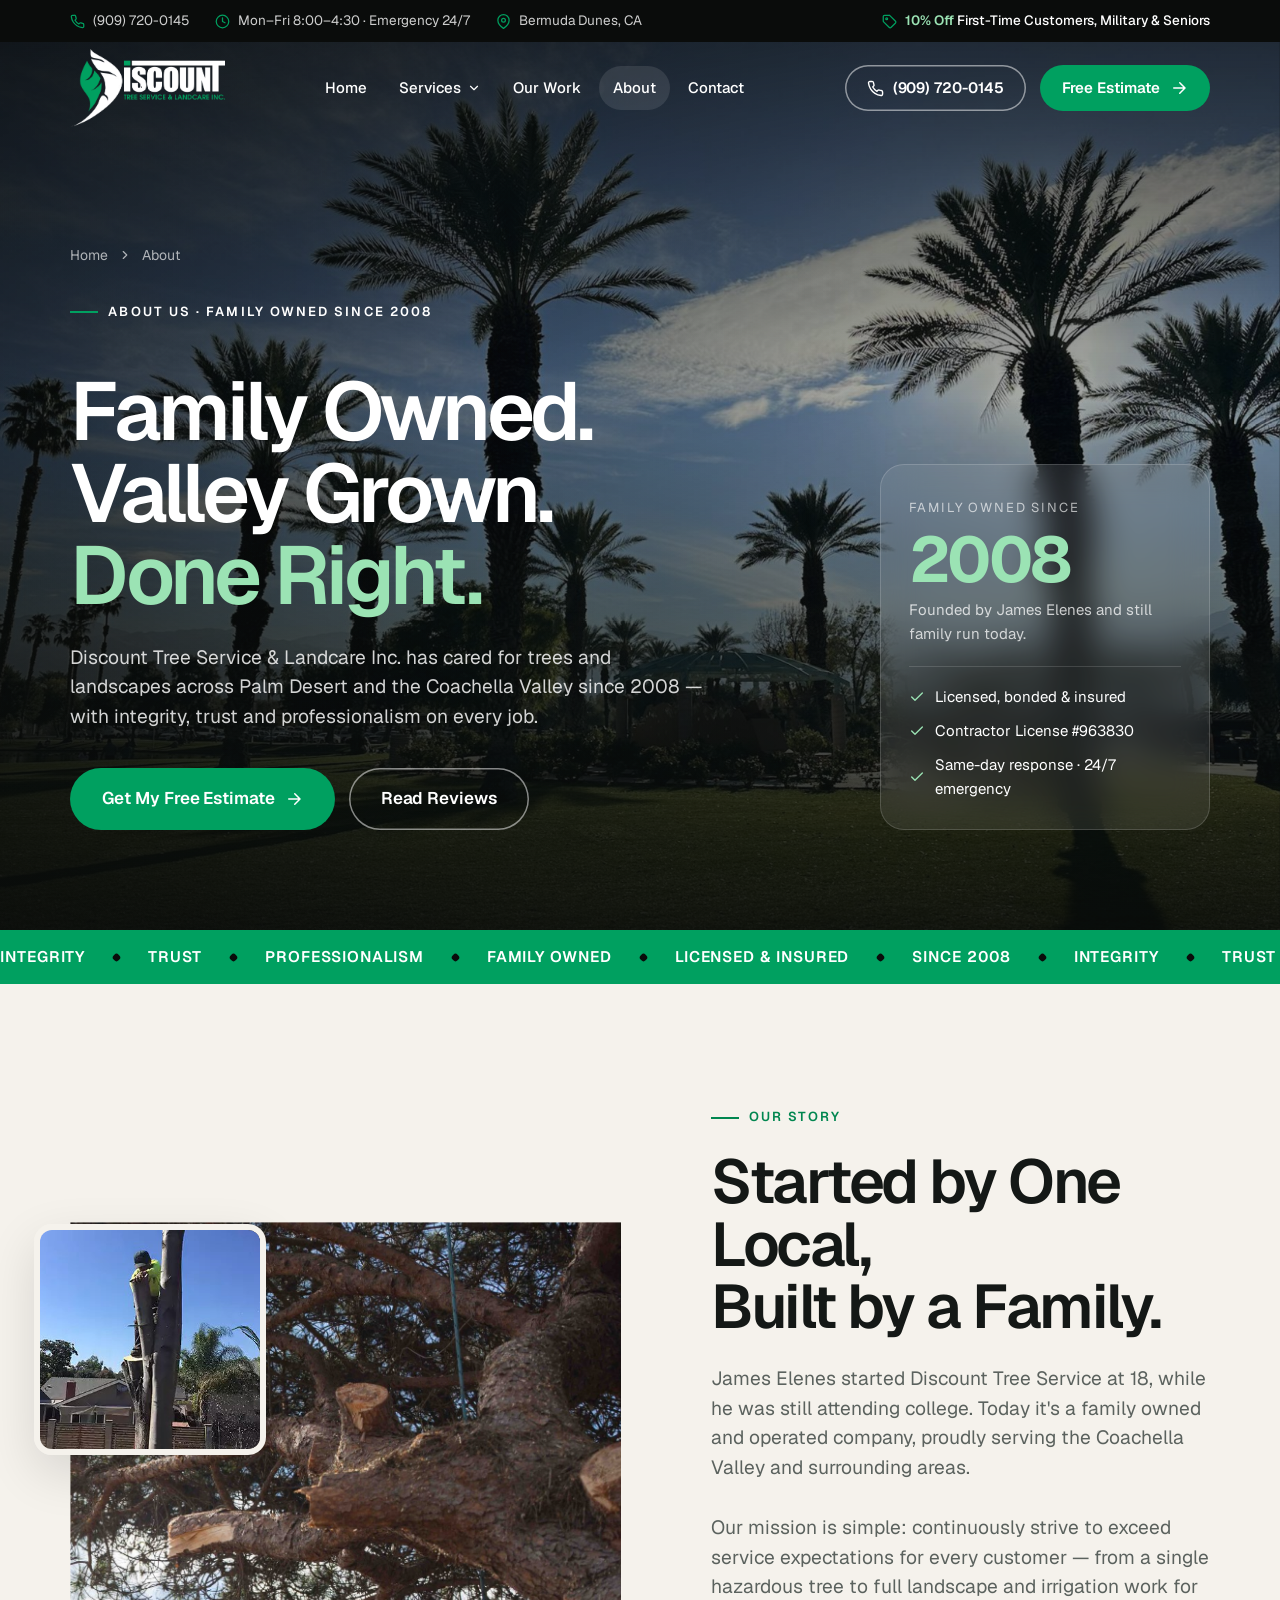
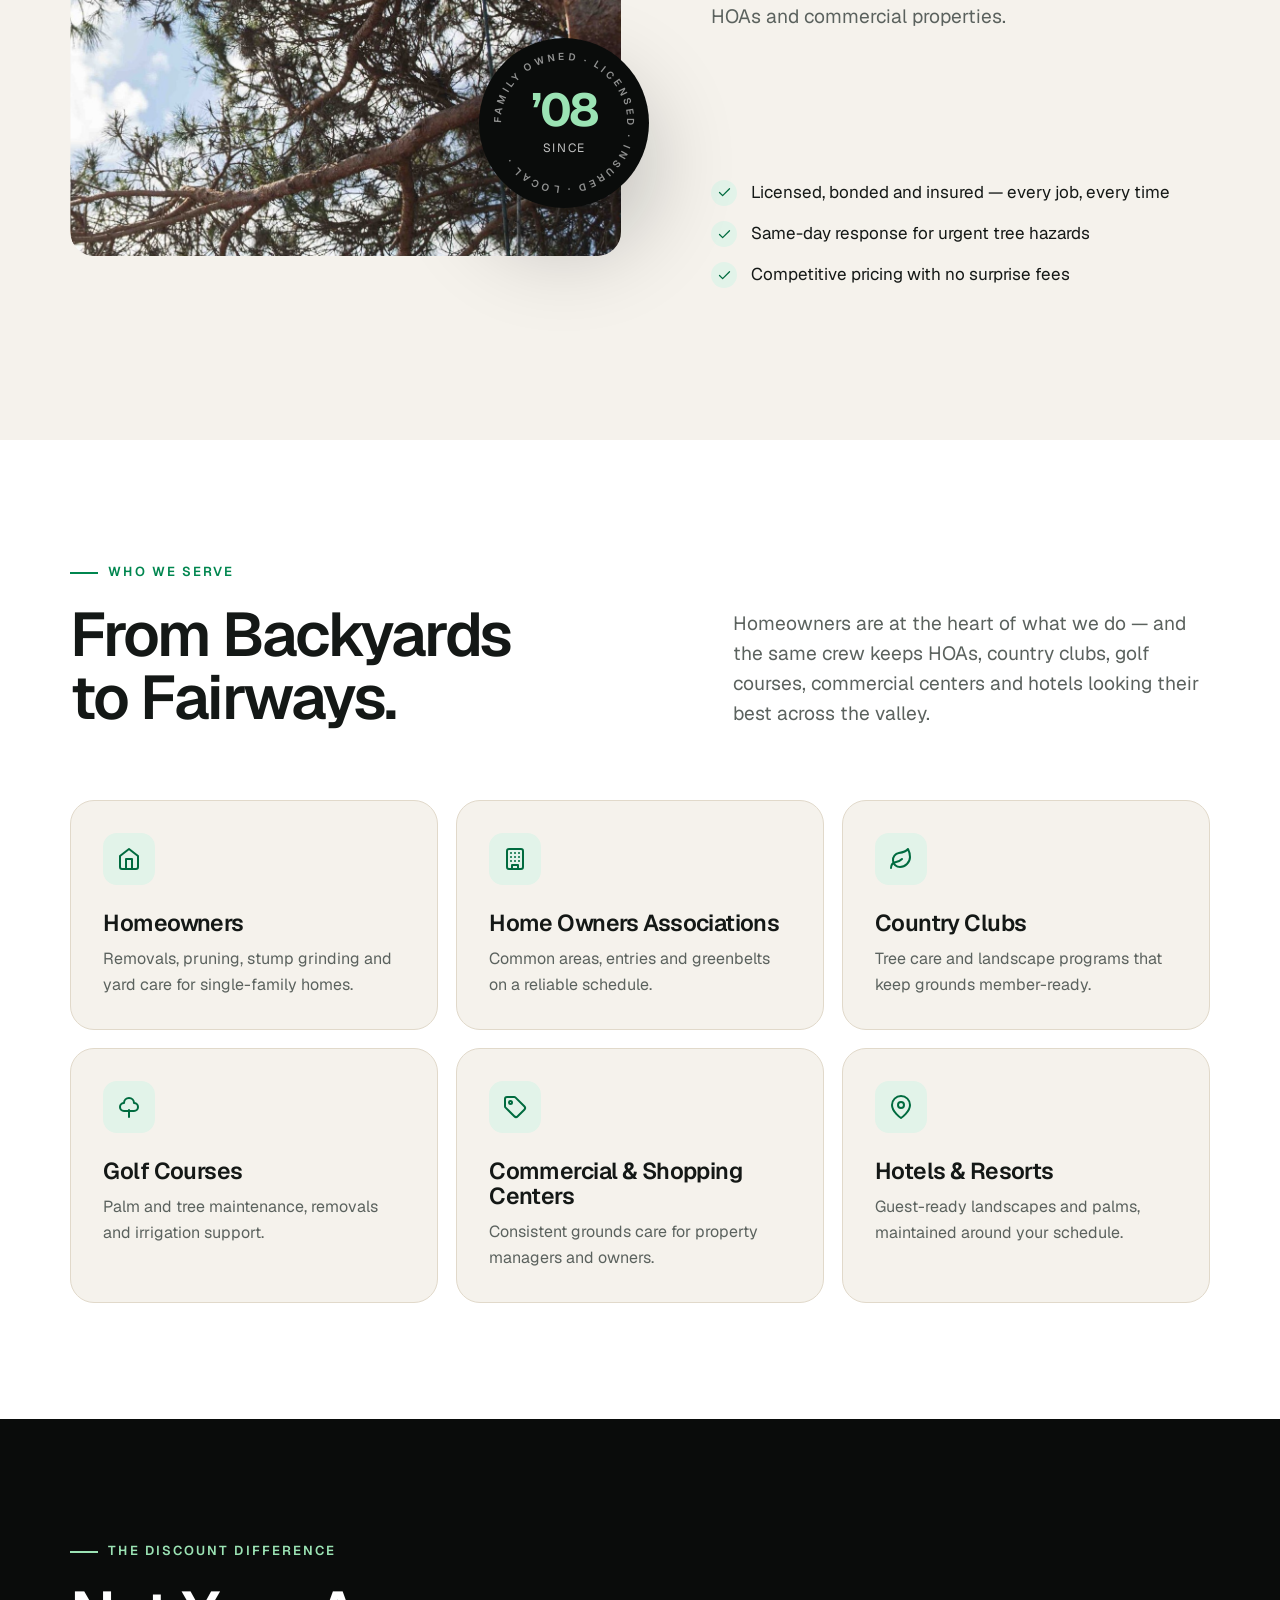
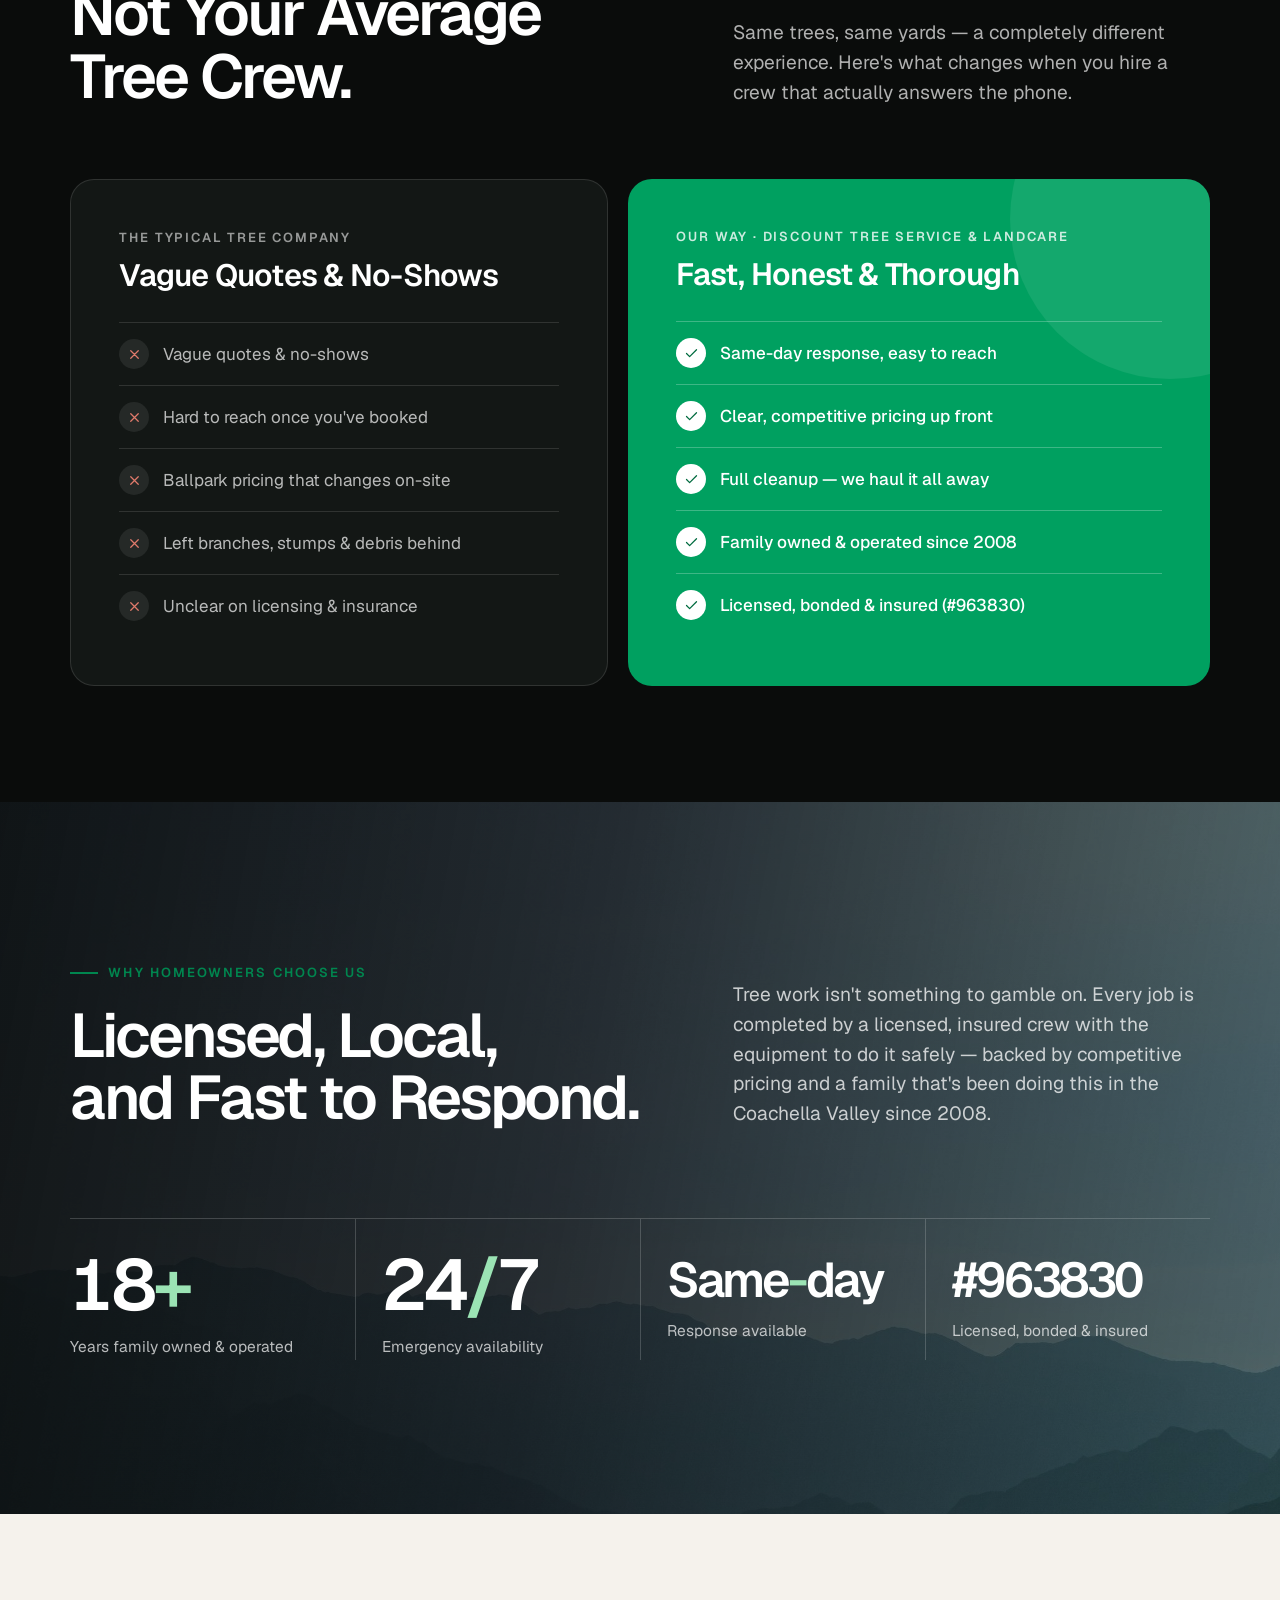
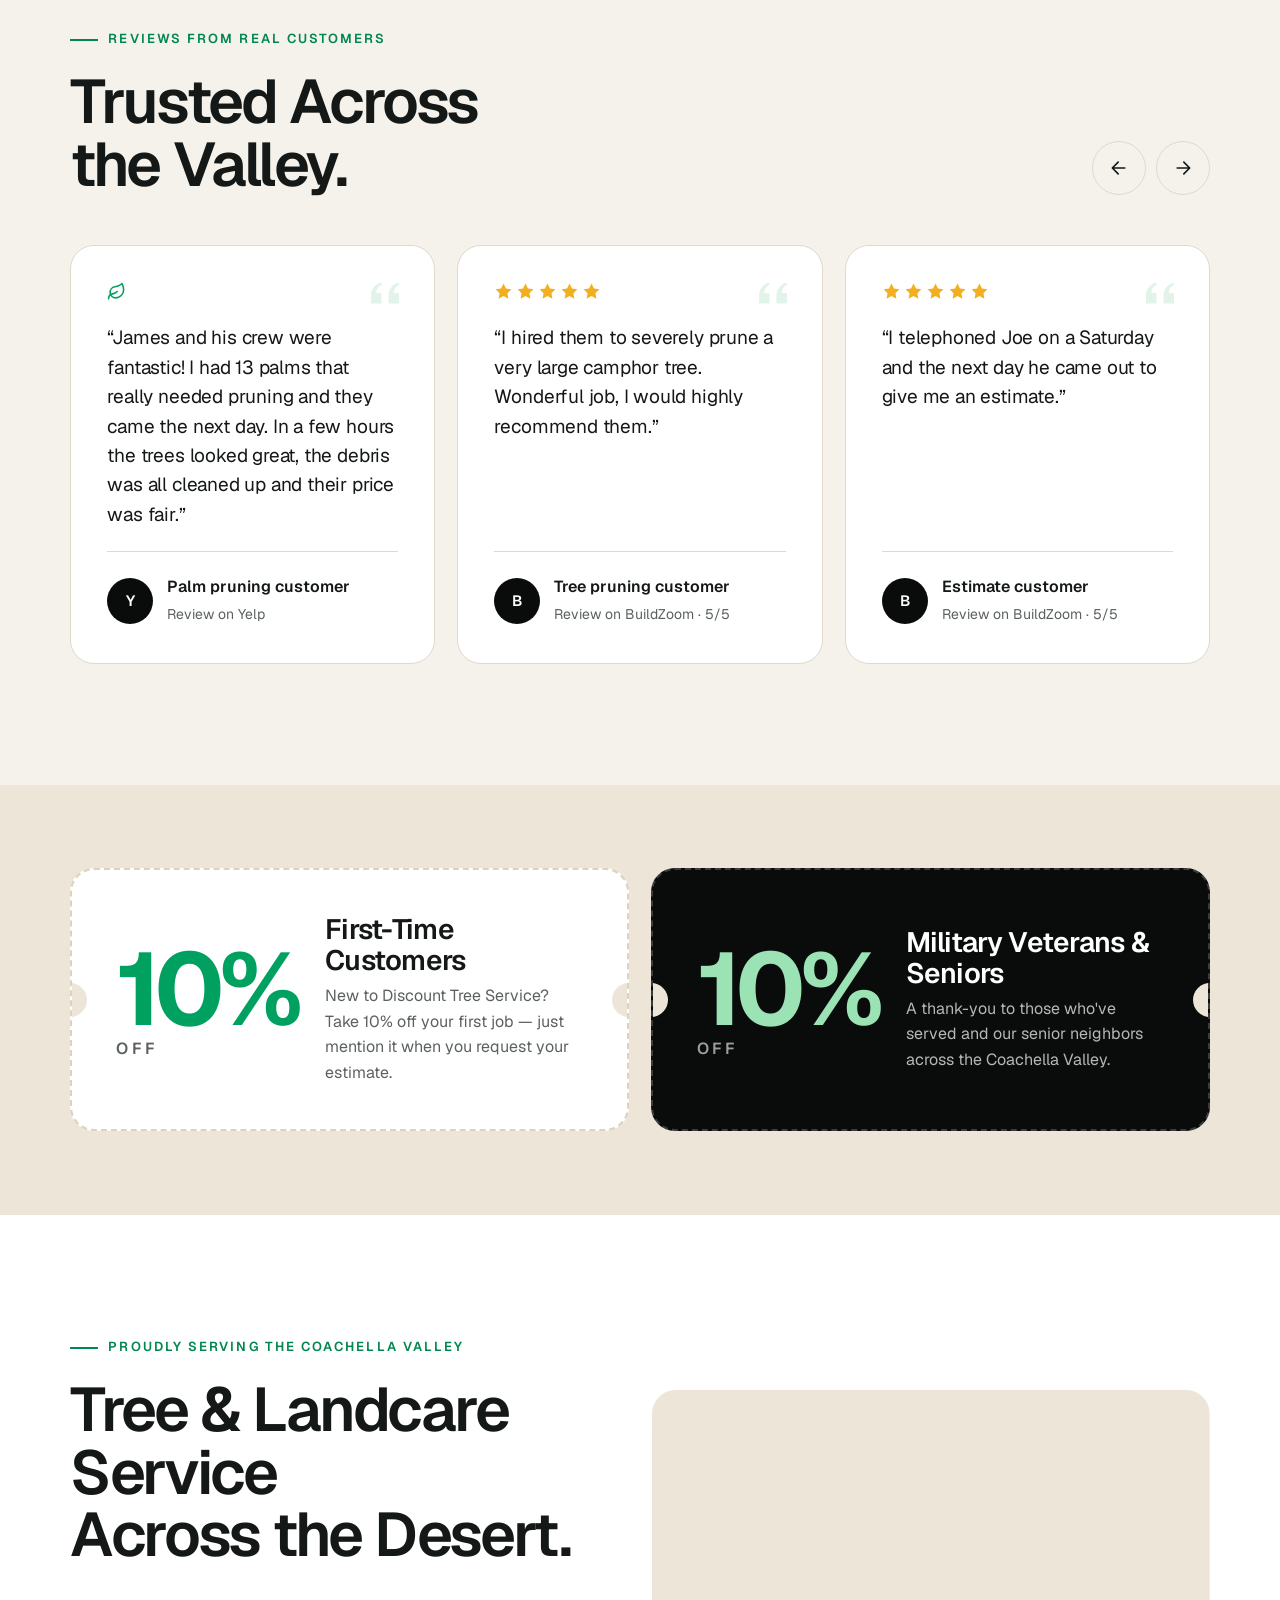
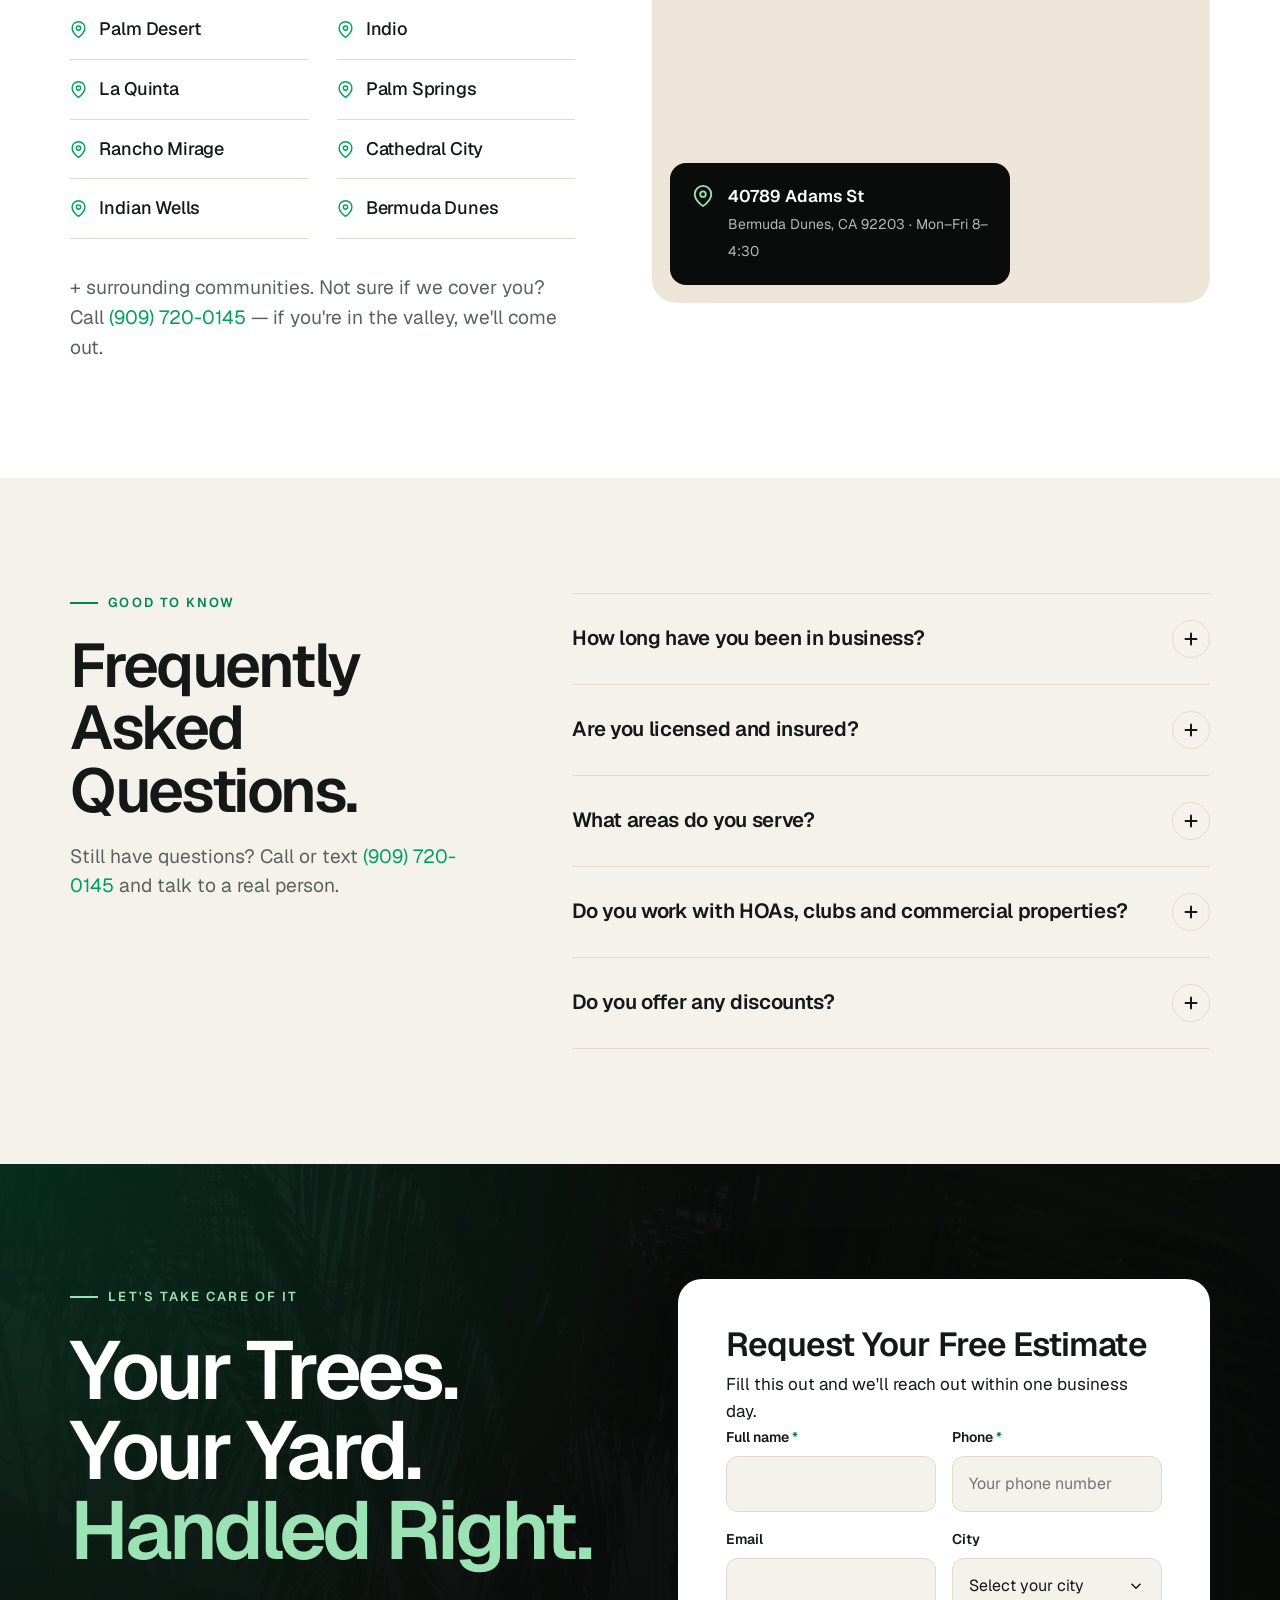
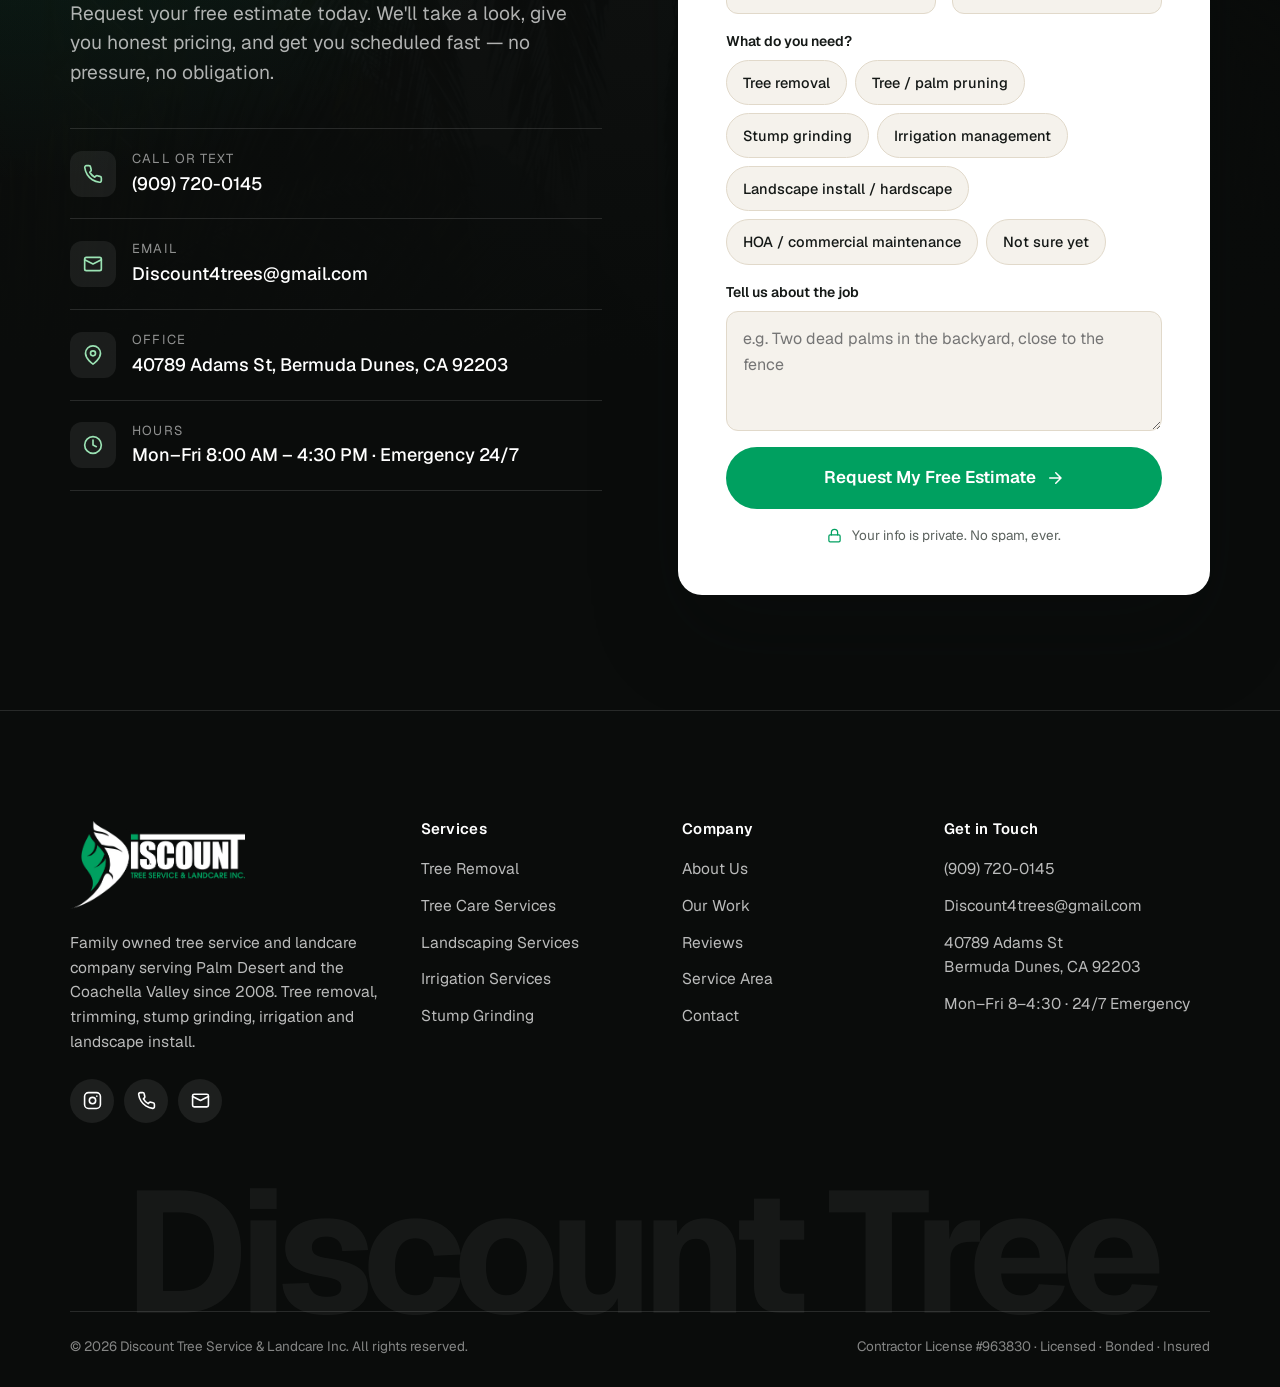
==== commit 952e3a0f: "Use clean / URL for the homepage instead of /index.html - All Home / Our Work links point to / and /" ====
--- a/about.html
+++ b/about.html
@@ -32,14 +32,14 @@
 <!-- HEADER -->
 <header class="site-header over-hero" id="top">
   <div class="wrap">
-    <a class="logo" href="index.html" aria-label="Discount Tree Service &amp; Landcare — home"><img src="assets/logos/DiscountTree_3.png" alt="Discount Tree Service &amp; Landcare Inc." width="826" height="416"></a>
+    <a class="logo" href="/" aria-label="Discount Tree Service &amp; Landcare — home"><img src="assets/logos/DiscountTree_3.png" alt="Discount Tree Service &amp; Landcare Inc." width="826" height="416"></a>
     <nav class="main-nav" aria-label="Main">
-      <a href="index.html">Home</a>
+      <a href="/">Home</a>
       <div class="has-drop">
         <button type="button" aria-haspopup="true">Services <svg class="caret" viewBox="0 0 24 24" fill="none" stroke="currentColor" stroke-width="2" stroke-linecap="round" stroke-linejoin="round" aria-hidden="true"><path d="m6 9 6 6 6-6"/></svg></button>
         <div class="drop"><a href="tree-removal.html"><span class="d-ico"><svg viewBox="0 0 24 24" fill="none" stroke="currentColor" stroke-width="2" stroke-linecap="round" stroke-linejoin="round" aria-hidden="true"><path d="m14 12-8.5 8.5a2.12 2.12 0 1 1-3-3L11 9"/><path d="M15 13 9 7l4-4 6 6h3a8 8 0 0 1-7 7z"/></svg></span><b>Tree Removal</b><small>Any size, full cleanup</small></a><a href="tree-care-services.html"><span class="d-ico"><svg viewBox="0 0 24 24" fill="none" stroke="currentColor" stroke-width="2" stroke-linecap="round" stroke-linejoin="round" aria-hidden="true"><circle cx="6" cy="6" r="3"/><circle cx="6" cy="18" r="3"/><path d="M20 4 8.12 15.88M14.47 14.48 20 20M8.12 8.12 12 12"/></svg></span><b>Tree Care Services</b><small>Tree & palm pruning</small></a><a href="landscaping-services.html"><span class="d-ico"><svg viewBox="0 0 24 24" fill="none" stroke="currentColor" stroke-width="2" stroke-linecap="round" stroke-linejoin="round" aria-hidden="true"><path d="M2 22 7 17M16.5 3.5a2.12 2.12 0 0 1 3 3L13 13l-3-3z"/><path d="m9.5 13.5-3 3a2 2 0 0 0 0 2.83l.17.17a2 2 0 0 0 2.83 0l3-3"/></svg></span><b>Landscaping Services</b><small>Install, hardscape & HOA</small></a><a href="irrigation-services.html"><span class="d-ico"><svg viewBox="0 0 24 24" fill="none" stroke="currentColor" stroke-width="2" stroke-linecap="round" stroke-linejoin="round" aria-hidden="true"><path d="M12 22a7 7 0 0 0 7-7c0-2-1-3.9-3-5.5s-3.5-4-4-6.5c-.5 2.5-2 4.9-4 6.5C6 11.1 5 13 5 15a7 7 0 0 0 7 7z"/></svg></span><b>Irrigation Services</b><small>Drip, sprinkler & management</small></a></div>
       </div>
-      <a href="index.html#work">Our Work</a>
+      <a href="/#work">Our Work</a>
       <a href="about.html" class="active">About</a>
       <a href="#estimate">Contact</a>
     </nav>
@@ -53,9 +53,9 @@
 
 <div class="mobile-menu" aria-label="Mobile menu">
   <nav>
-    <a href="index.html">Home <svg viewBox="0 0 24 24" fill="none" stroke="currentColor" stroke-width="2" stroke-linecap="round" stroke-linejoin="round" aria-hidden="true"><path d="M5 12h14M13 5l7 7-7 7"/></svg></a>
+    <a href="/">Home <svg viewBox="0 0 24 24" fill="none" stroke="currentColor" stroke-width="2" stroke-linecap="round" stroke-linejoin="round" aria-hidden="true"><path d="M5 12h14M13 5l7 7-7 7"/></svg></a>
     <a class="sub" href="tree-removal.html">Tree Removal</a><a class="sub" href="tree-care-services.html">Tree Care Services</a><a class="sub" href="landscaping-services.html">Landscaping Services</a><a class="sub" href="irrigation-services.html">Irrigation Services</a>
-    <a href="index.html#work">Our Work <svg viewBox="0 0 24 24" fill="none" stroke="currentColor" stroke-width="2" stroke-linecap="round" stroke-linejoin="round" aria-hidden="true"><path d="M5 12h14M13 5l7 7-7 7"/></svg></a>
+    <a href="/#work">Our Work <svg viewBox="0 0 24 24" fill="none" stroke="currentColor" stroke-width="2" stroke-linecap="round" stroke-linejoin="round" aria-hidden="true"><path d="M5 12h14M13 5l7 7-7 7"/></svg></a>
     <a href="about.html">About <svg viewBox="0 0 24 24" fill="none" stroke="currentColor" stroke-width="2" stroke-linecap="round" stroke-linejoin="round" aria-hidden="true"><path d="M5 12h14M13 5l7 7-7 7"/></svg></a>
     <a href="#estimate">Contact <svg viewBox="0 0 24 24" fill="none" stroke="currentColor" stroke-width="2" stroke-linecap="round" stroke-linejoin="round" aria-hidden="true"><path d="M5 12h14M13 5l7 7-7 7"/></svg></a>
   </nav>
@@ -73,7 +73,7 @@
   <div class="wrap">
     <div class="page-hero-grid hero-inner">
       <div>
-        <nav class="crumbs" aria-label="Breadcrumb" data-reveal><a href="index.html">Home</a><svg viewBox="0 0 24 24" fill="none" stroke="currentColor" stroke-width="2" stroke-linecap="round" stroke-linejoin="round" aria-hidden="true"><path d="m9 18 6-6-6-6"/></svg><span>About</span></nav>
+        <nav class="crumbs" aria-label="Breadcrumb" data-reveal><a href="/">Home</a><svg viewBox="0 0 24 24" fill="none" stroke="currentColor" stroke-width="2" stroke-linecap="round" stroke-linejoin="round" aria-hidden="true"><path d="m9 18 6-6-6-6"/></svg><span>About</span></nav>
         <span class="eyebrow" data-reveal>About Us · Family Owned Since 2008</span>
         <h1 data-split>Family Owned.<br>Valley Grown.<br><span class="accent">Done Right.</span></h1>
         <p class="lead" data-reveal style="--d:.35s">Discount Tree Service &amp; Landcare Inc. has cared for trees and landscapes across Palm Desert and the Coachella Valley since 2008 — with integrity, trust and professionalism on every job.</p>
@@ -312,7 +312,7 @@
       </div>
       <div class="footer-col">
         <h4>Company</h4>
-        <ul><li><a href="about.html">About Us</a></li><li><a href="index.html#work">Our Work</a></li><li><a href="about.html#reviews">Reviews</a></li><li><a href="about.html#area">Service Area</a></li><li><a href="#estimate">Contact</a></li></ul>
+        <ul><li><a href="about.html">About Us</a></li><li><a href="/#work">Our Work</a></li><li><a href="about.html#reviews">Reviews</a></li><li><a href="about.html#area">Service Area</a></li><li><a href="#estimate">Contact</a></li></ul>
       </div>
       <div class="footer-col">
         <h4>Get in Touch</h4>
--- a/css/styles.css
+++ b/css/styles.css
@@ -39,8 +39,8 @@
   --muted-light: rgba(255,255,255,.68);
 
   --font: 'Geist', -apple-system, BlinkMacSystemFont, 'Segoe UI', sans-serif;
-  --maxw: 1280px;
-  --gutter: clamp(16px, 4vw, 40px);
+  --maxw: 1680px;
+  --gutter: clamp(16px, 5.5vw, 120px);
   --radius: 14px;
   --radius-lg: 24px;
   --cut: 56px;
@@ -80,8 +80,8 @@
 .wrap-narrow { width: min(100% - 2 * var(--gutter), 880px); margin-inline: auto; }
 .sr-only { position: absolute; width: 1px; height: 1px; overflow: hidden; clip: rect(0 0 0 0); white-space: nowrap; }
 
-.section { padding-block: clamp(80px, 11vw, 150px); position: relative; }
-.section-tight { padding-block: clamp(64px, 8vw, 110px); }
+.section { padding-block: clamp(72px, 9vw, 180px); position: relative; }
+.section-tight { padding-block: clamp(56px, 6.5vw, 130px); }
 .bg-paper { background: var(--paper); }
 .bg-sand { background: var(--sand); }
 .bg-dark { background: var(--ink); color: #fff; }
@@ -182,7 +182,6 @@
   -webkit-backdrop-filter: blur(16px) saturate(140%); backdrop-filter: blur(16px) saturate(140%);
   box-shadow: 0 1px 0 rgba(255,255,255,.06);
 }
-.site-header.is-hidden { transform: translateY(-100%); }
 .site-header .wrap { height: 100%; display: flex; align-items: center; justify-content: space-between; gap: 24px; }
 .logo { display: block; flex: none; }
 .logo img { height: 78px; width: auto; }
@@ -229,11 +228,12 @@
 .nav-open .nav-toggle span::after { transform: rotate(-45deg); }
 
 @media (max-width: 1000px) {
-  .main-nav, .header-cta .btn:not(.header-phone-btn) { display: none; }
+  .main-nav { display: none; }
   .nav-toggle { display: grid; }
 }
 
-@media (max-width: 560px) { .header-phone-btn { width: 46px; padding: 0; } .header-phone-btn .ph-num { display: none; } }
+@media (max-width: 700px) { .header-phone-btn { width: 46px; padding: 0; } .header-phone-btn .ph-num { display: none; } }
+@media (max-width: 460px) { .header-cta .btn:not(.header-phone-btn) { display: none; } }
 
 /* Mobile menu */
 .mobile-menu {
@@ -258,7 +258,7 @@
 .hero {
   position: relative; min-height: max(720px, 100svh); color: #fff;
   display: flex; align-items: flex-end; overflow: hidden; background: var(--ink);
-  padding: calc(var(--header-h) + 90px) 0 clamp(40px, 6vw, 72px);
+  padding: calc(var(--header-h) + 90px) 0 clamp(72px, 8.5vw, 130px);
 }
 .hero-media { position: absolute; inset: 0; overflow: hidden; }
 .hero-media img { width: 100%; height: 115%; object-fit: cover; object-position: center 60%; will-change: transform; animation: kenburns 22s var(--ease) both; }
@@ -276,6 +276,8 @@
 .hero .eyebrow::before { background: var(--green); }
 .hero h1 { margin-bottom: 28px; }
 .hero h1 .accent { color: var(--lime); }
+.hero h1 + .hero-actions { margin-top: 44px; }
+@media (max-width: 700px) { .hero h1 + .hero-actions { margin-top: 32px; } }
 .hero .lead { color: rgba(255,255,255,.82); max-width: 620px; margin-bottom: 38px; }
 .hero-actions { display: flex; flex-wrap: wrap; gap: 14px; }
 .hero-badges { display: grid; gap: 12px; justify-items: end; }
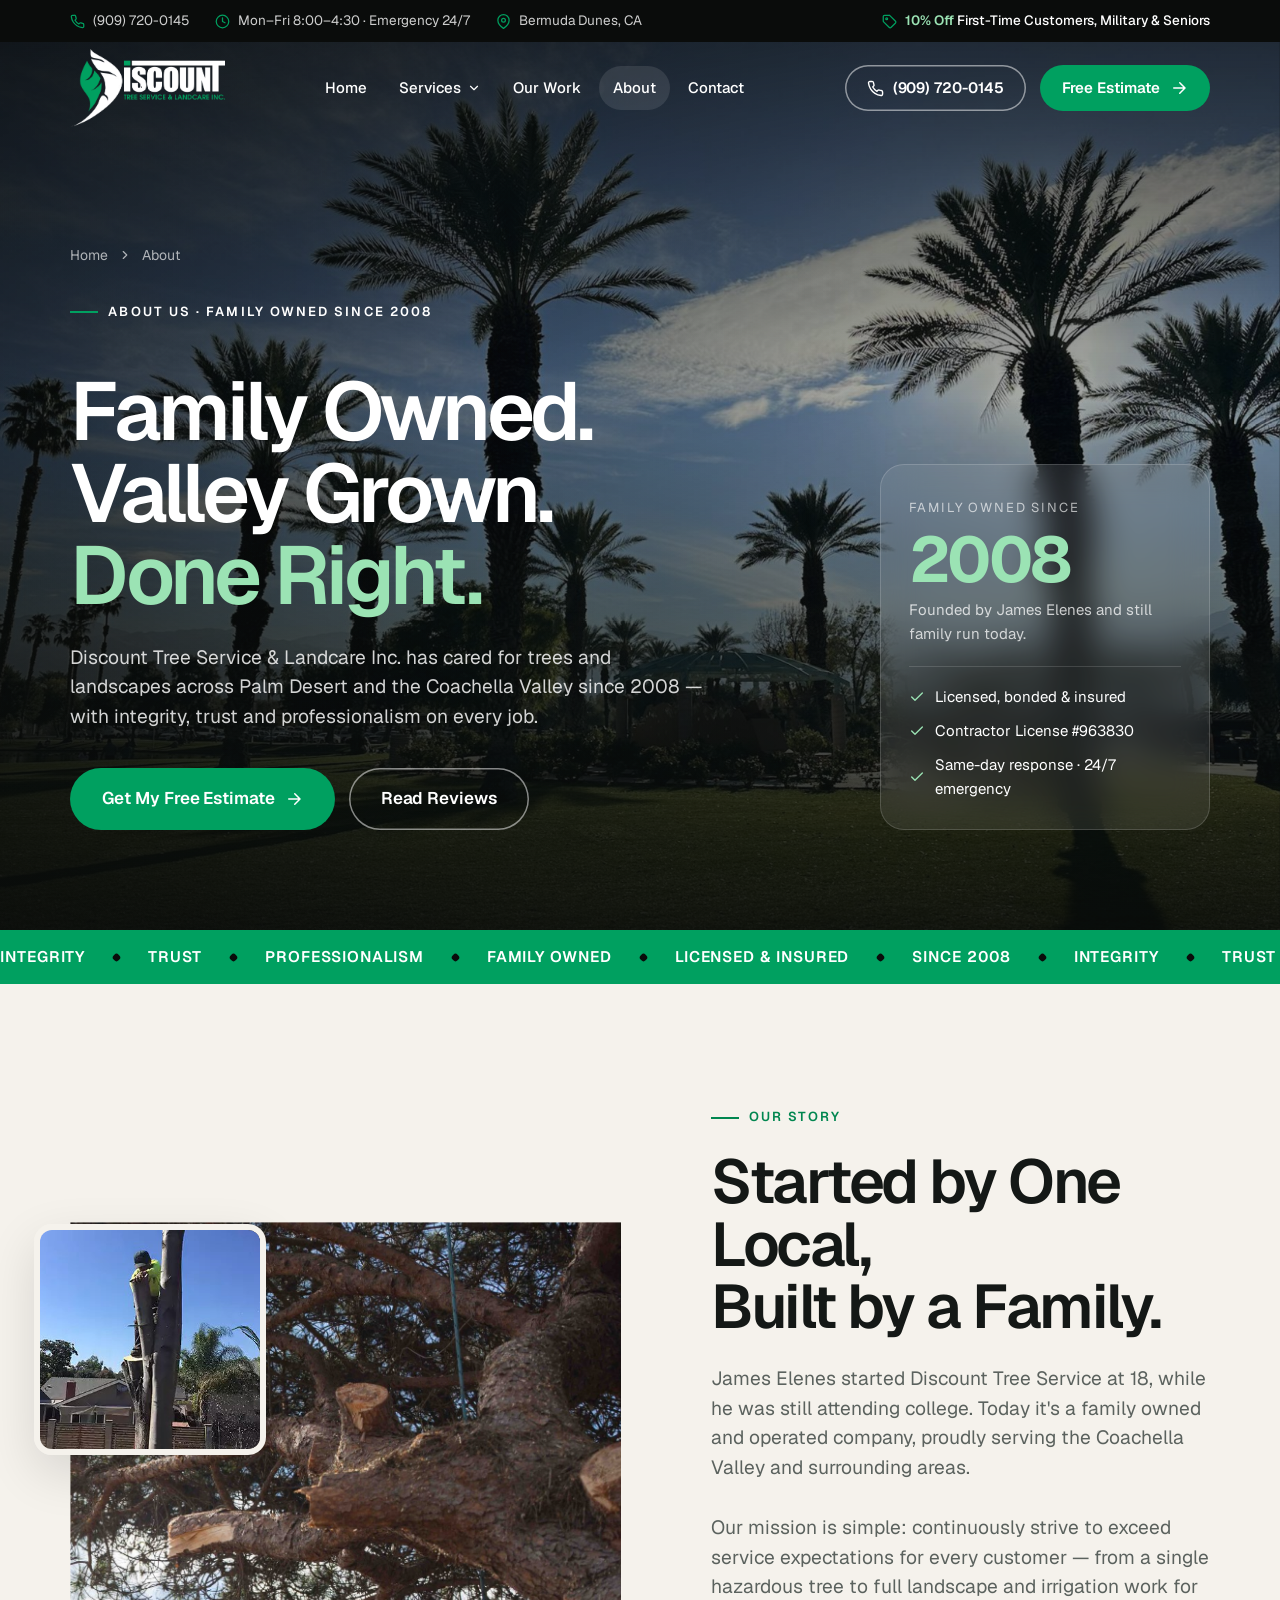
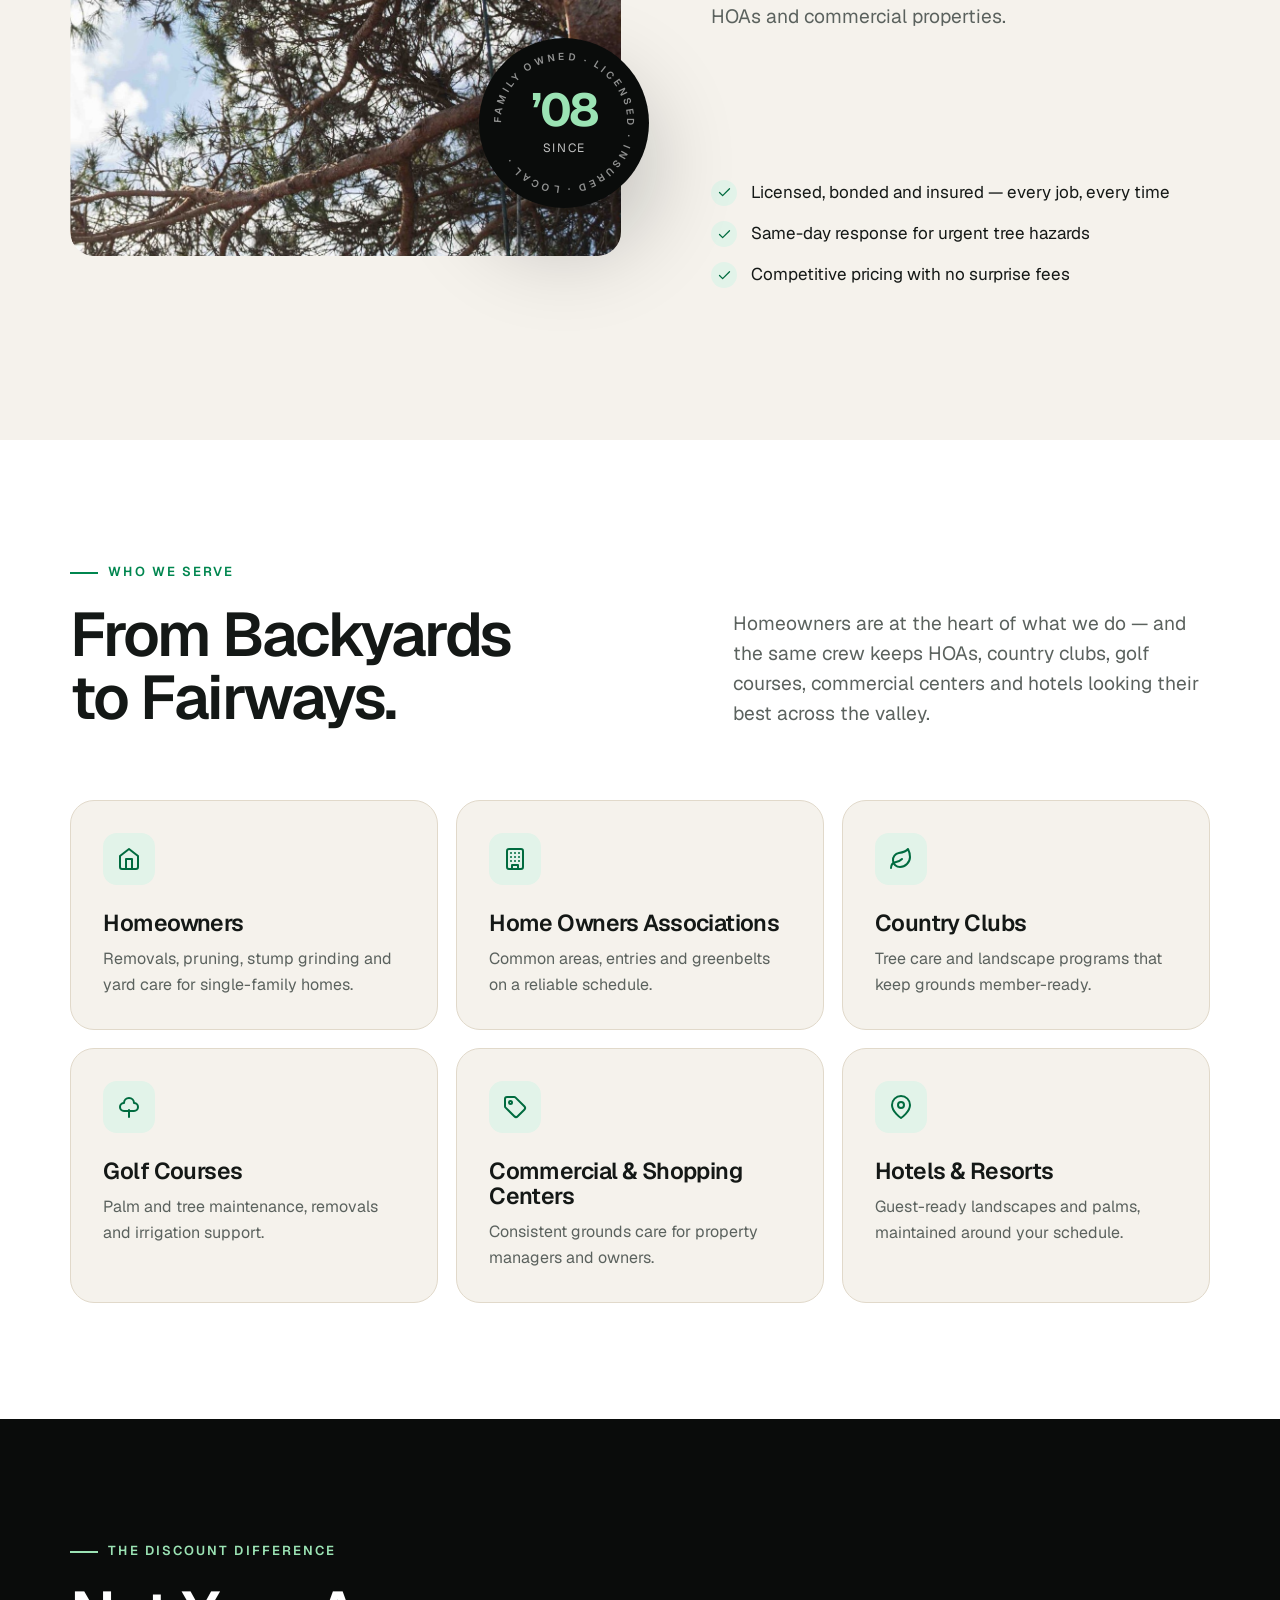
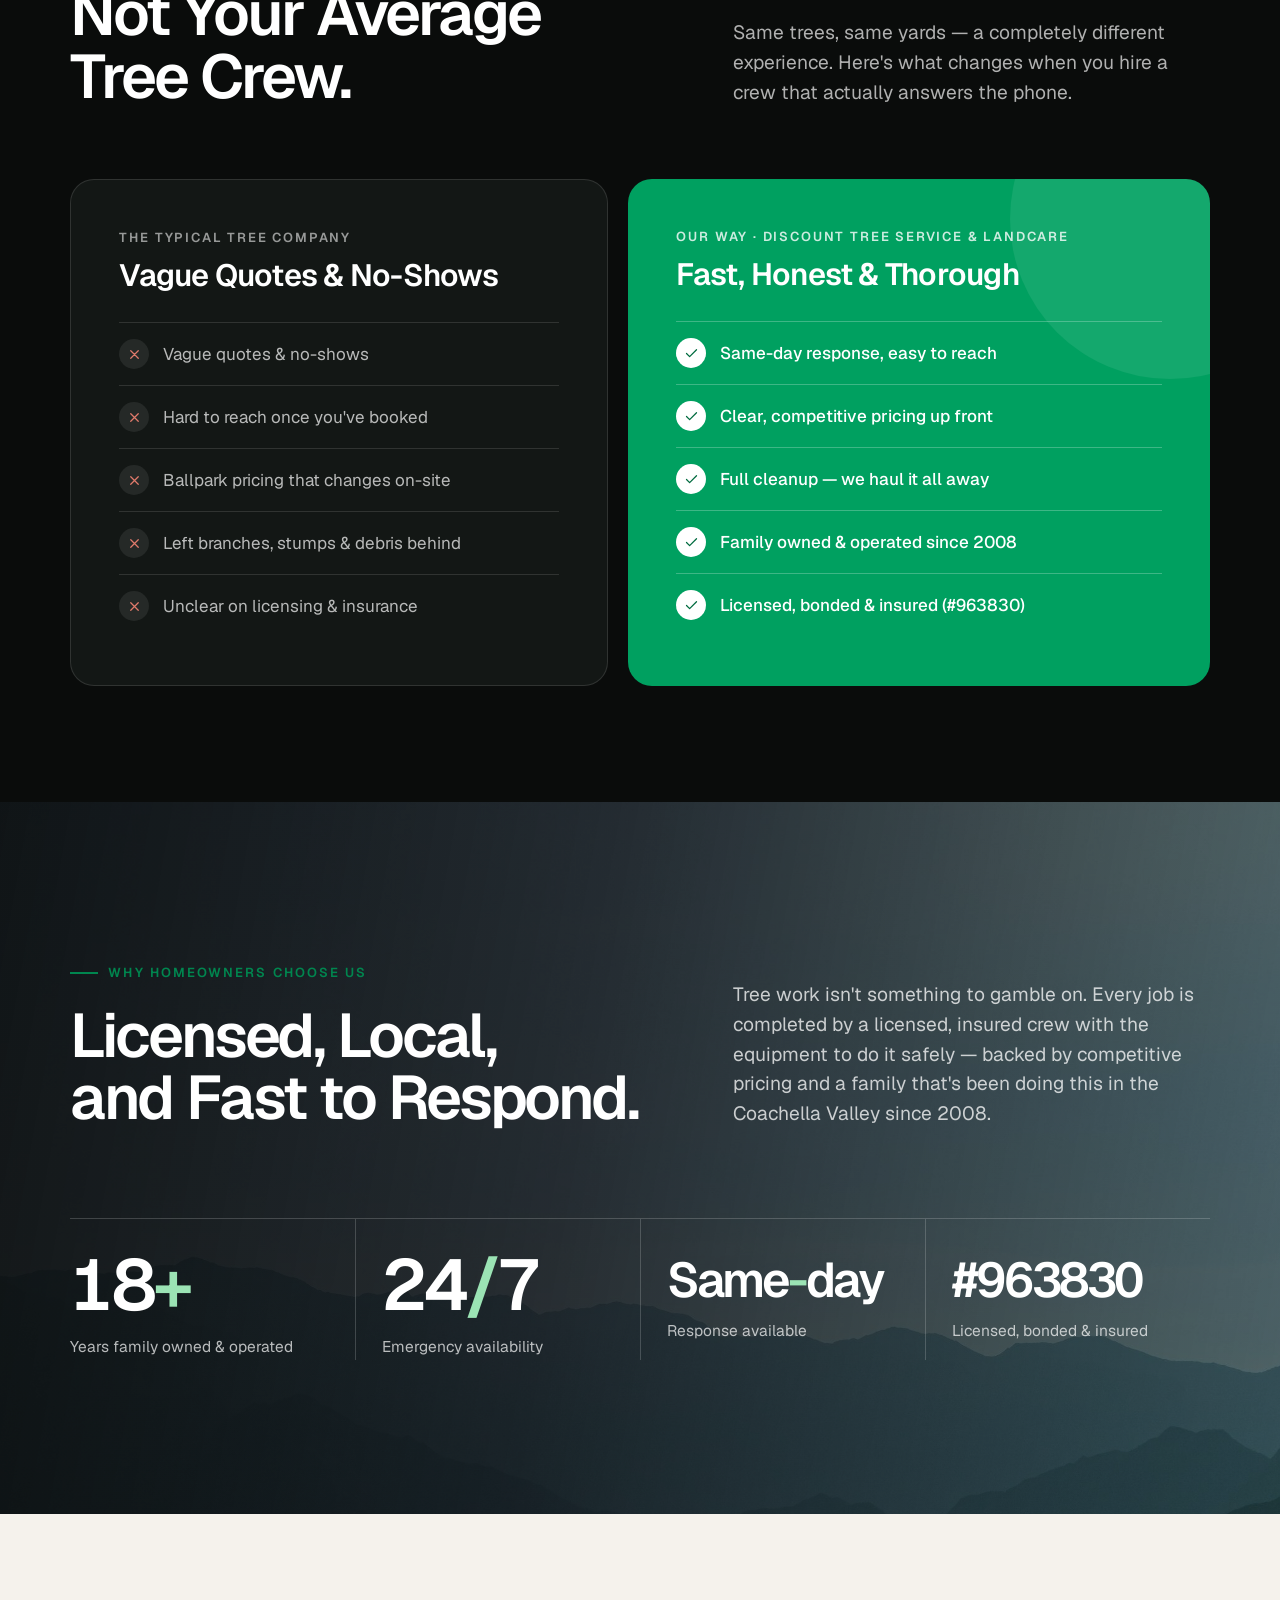
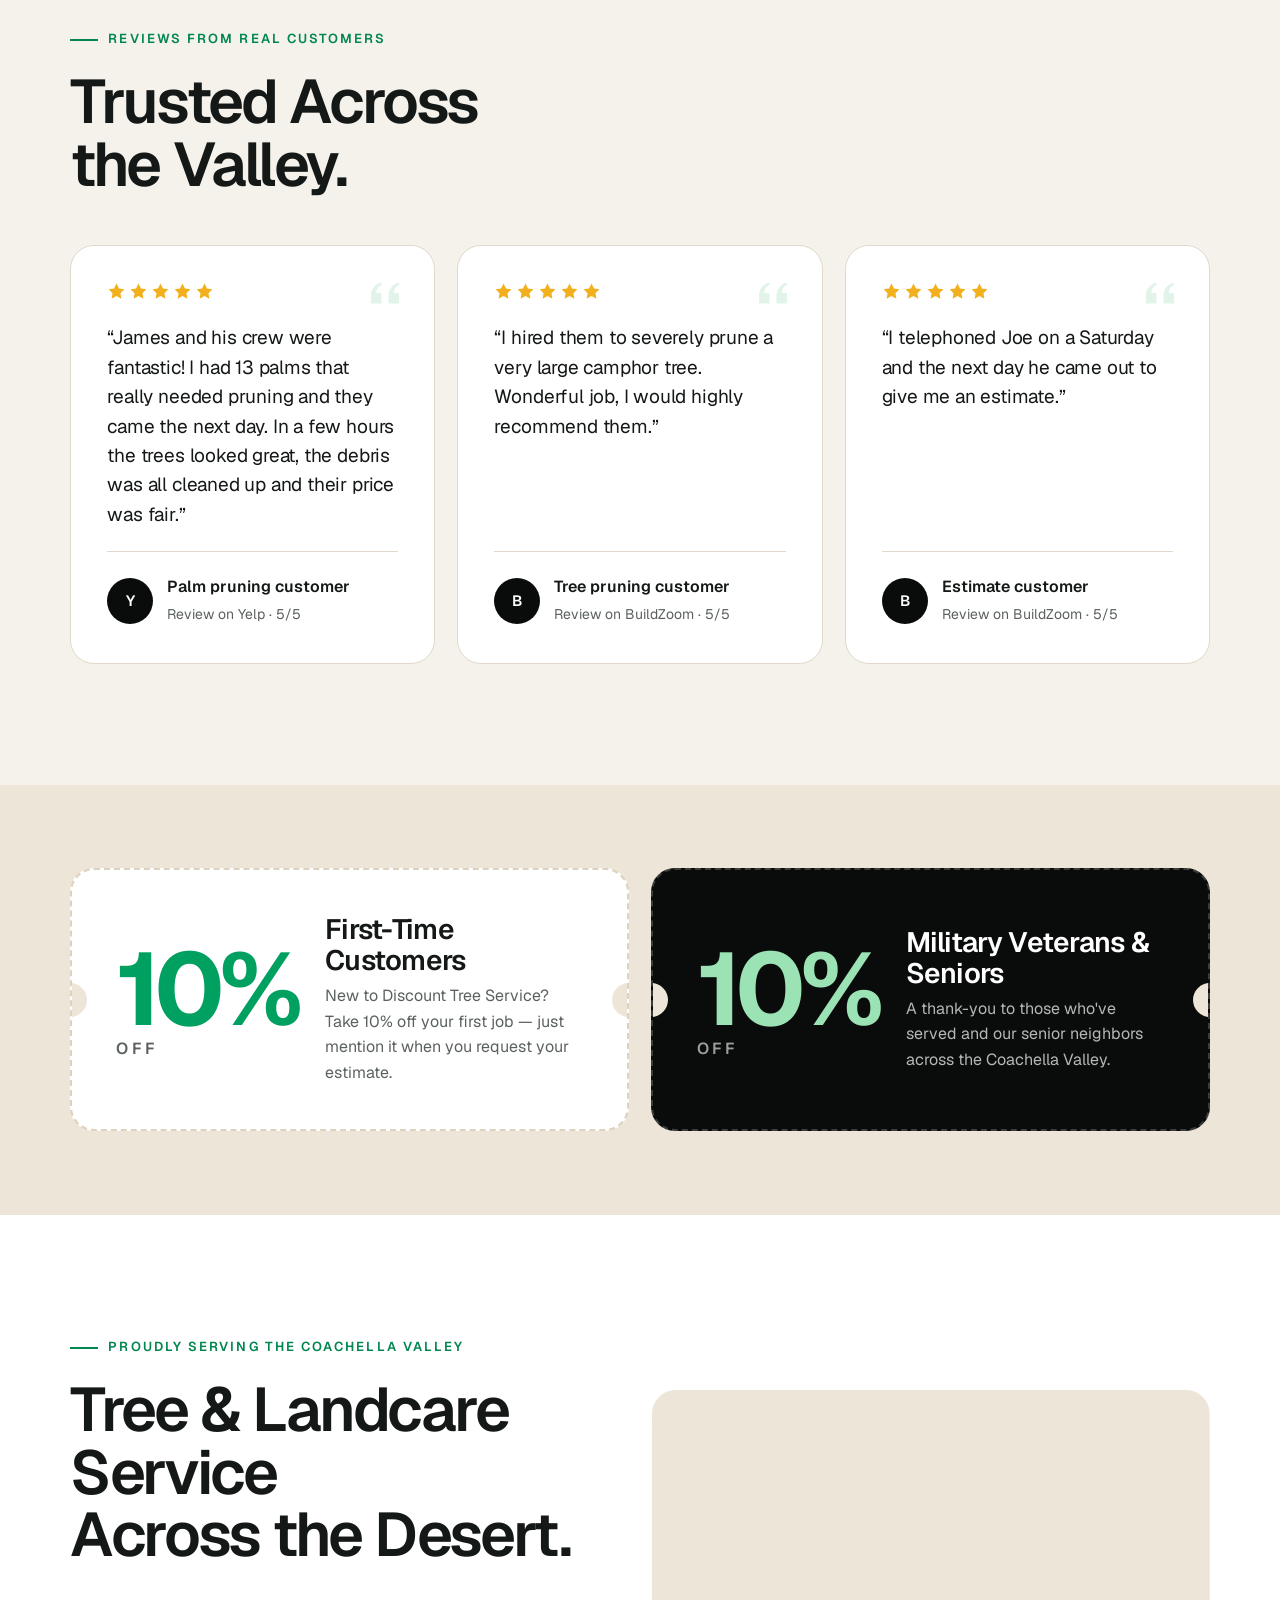
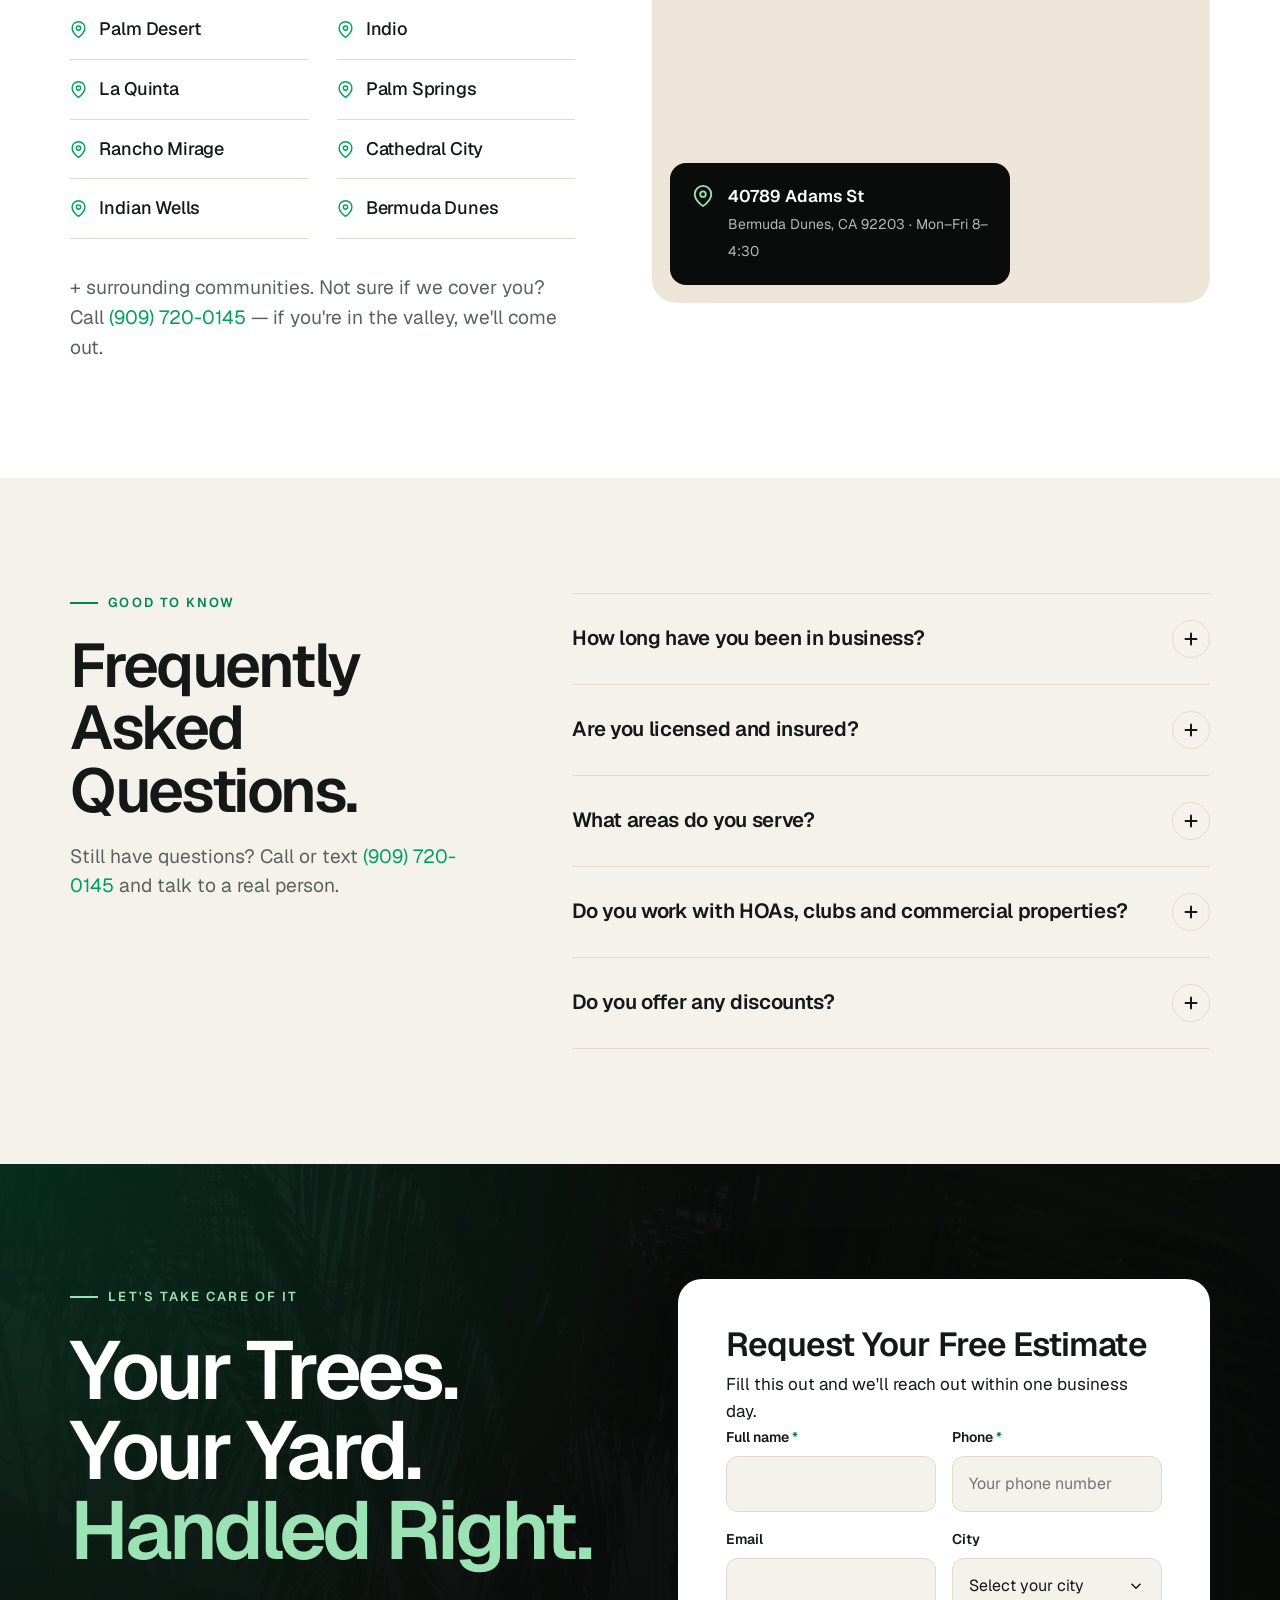
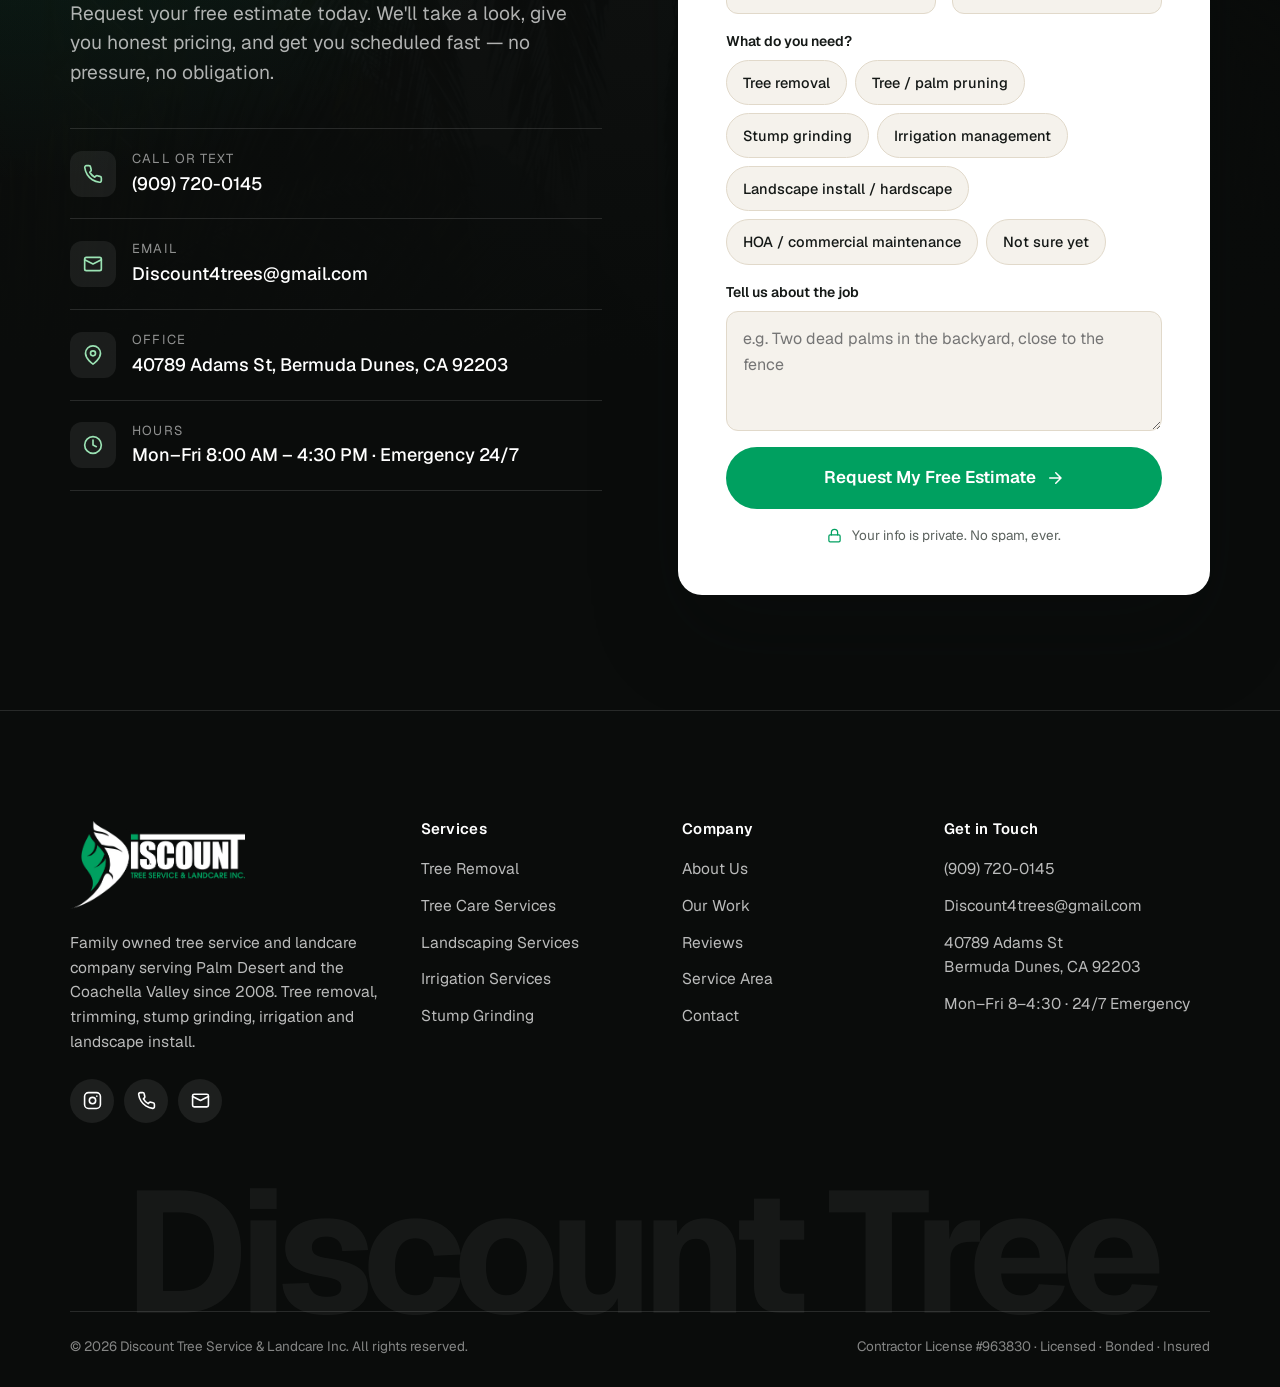
==== commit d662a769: "Reviews: remove slider arrows, show 5 stars on Yelp review Only three reviews exist, so the prev/nex" ====
--- a/about.html
+++ b/about.html
@@ -185,17 +185,13 @@
         <span class="eyebrow" data-reveal>Reviews From Real Customers</span>
         <h2 class="h2" data-reveal>Trusted Across<br>the Valley.</h2>
       </div>
-      <div class="rv-controls" data-reveal>
-        <button class="rv-btn" type="button" data-prev aria-label="Previous review"><svg viewBox="0 0 24 24" fill="none" stroke="currentColor" stroke-width="2" stroke-linecap="round" stroke-linejoin="round" aria-hidden="true"><path d="M19 12H5M11 19l-7-7 7-7"/></svg></button>
-        <button class="rv-btn" type="button" data-next aria-label="Next review"><svg viewBox="0 0 24 24" fill="none" stroke="currentColor" stroke-width="2" stroke-linecap="round" stroke-linejoin="round" aria-hidden="true"><path d="M5 12h14M13 5l7 7-7 7"/></svg></button>
-      </div>
     </div>
     <div class="rv-track" data-reveal>
         <article class="rv-card">
           <svg class="q" viewBox="0 0 24 24" fill="currentColor" aria-hidden="true"><path d="M9.5 6C6 7.3 4 10 4 13.6V18h6v-6H7c0-2.3 1.2-3.9 3.3-4.7zm10 0C16 7.3 14 10 14 13.6V18h6v-6h-3c0-2.3 1.2-3.9 3.3-4.7z"/></svg>
-          <div class="stars" aria-hidden="true" style="color:var(--green)"><svg viewBox="0 0 24 24" fill="none" stroke="currentColor" stroke-width="2" stroke-linecap="round" stroke-linejoin="round" aria-hidden="true"><path d="M11 20A7 7 0 0 1 9.8 6.1C15.5 5 17 4.48 19 2c1 2 2 4.18 2 8 0 5.5-4.78 10-10 10Z"/><path d="M2 21c0-3 1.85-5.36 5.08-6C9.5 14.52 12 13 13 12"/></svg></div>
+          <div class="stars" aria-label="5 out of 5 stars"><svg viewBox="0 0 24 24" fill="currentColor" aria-hidden="true"><path d="m12 2 3.09 6.26L22 9.27l-5 4.87 1.18 6.88L12 17.77l-6.18 3.25L7 14.14 2 9.27l6.91-1.01z"/></svg><svg viewBox="0 0 24 24" fill="currentColor" aria-hidden="true"><path d="m12 2 3.09 6.26L22 9.27l-5 4.87 1.18 6.88L12 17.77l-6.18 3.25L7 14.14 2 9.27l6.91-1.01z"/></svg><svg viewBox="0 0 24 24" fill="currentColor" aria-hidden="true"><path d="m12 2 3.09 6.26L22 9.27l-5 4.87 1.18 6.88L12 17.77l-6.18 3.25L7 14.14 2 9.27l6.91-1.01z"/></svg><svg viewBox="0 0 24 24" fill="currentColor" aria-hidden="true"><path d="m12 2 3.09 6.26L22 9.27l-5 4.87 1.18 6.88L12 17.77l-6.18 3.25L7 14.14 2 9.27l6.91-1.01z"/></svg><svg viewBox="0 0 24 24" fill="currentColor" aria-hidden="true"><path d="m12 2 3.09 6.26L22 9.27l-5 4.87 1.18 6.88L12 17.77l-6.18 3.25L7 14.14 2 9.27l6.91-1.01z"/></svg></div>
           <blockquote>“James and his crew were fantastic! I had 13 palms that really needed pruning and they came the next day. In a few hours the trees looked great, the debris was all cleaned up and their price was fair.”</blockquote>
-          <div class="who"><span class="av">Y</span><div><b>Palm pruning customer</b><small>Review on Yelp</small></div></div>
+          <div class="who"><span class="av">Y</span><div><b>Palm pruning customer</b><small>Review on Yelp · 5/5</small></div></div>
         </article>
         <article class="rv-card">
           <svg class="q" viewBox="0 0 24 24" fill="currentColor" aria-hidden="true"><path d="M9.5 6C6 7.3 4 10 4 13.6V18h6v-6H7c0-2.3 1.2-3.9 3.3-4.7zm10 0C16 7.3 14 10 14 13.6V18h6v-6h-3c0-2.3 1.2-3.9 3.3-4.7z"/></svg>
